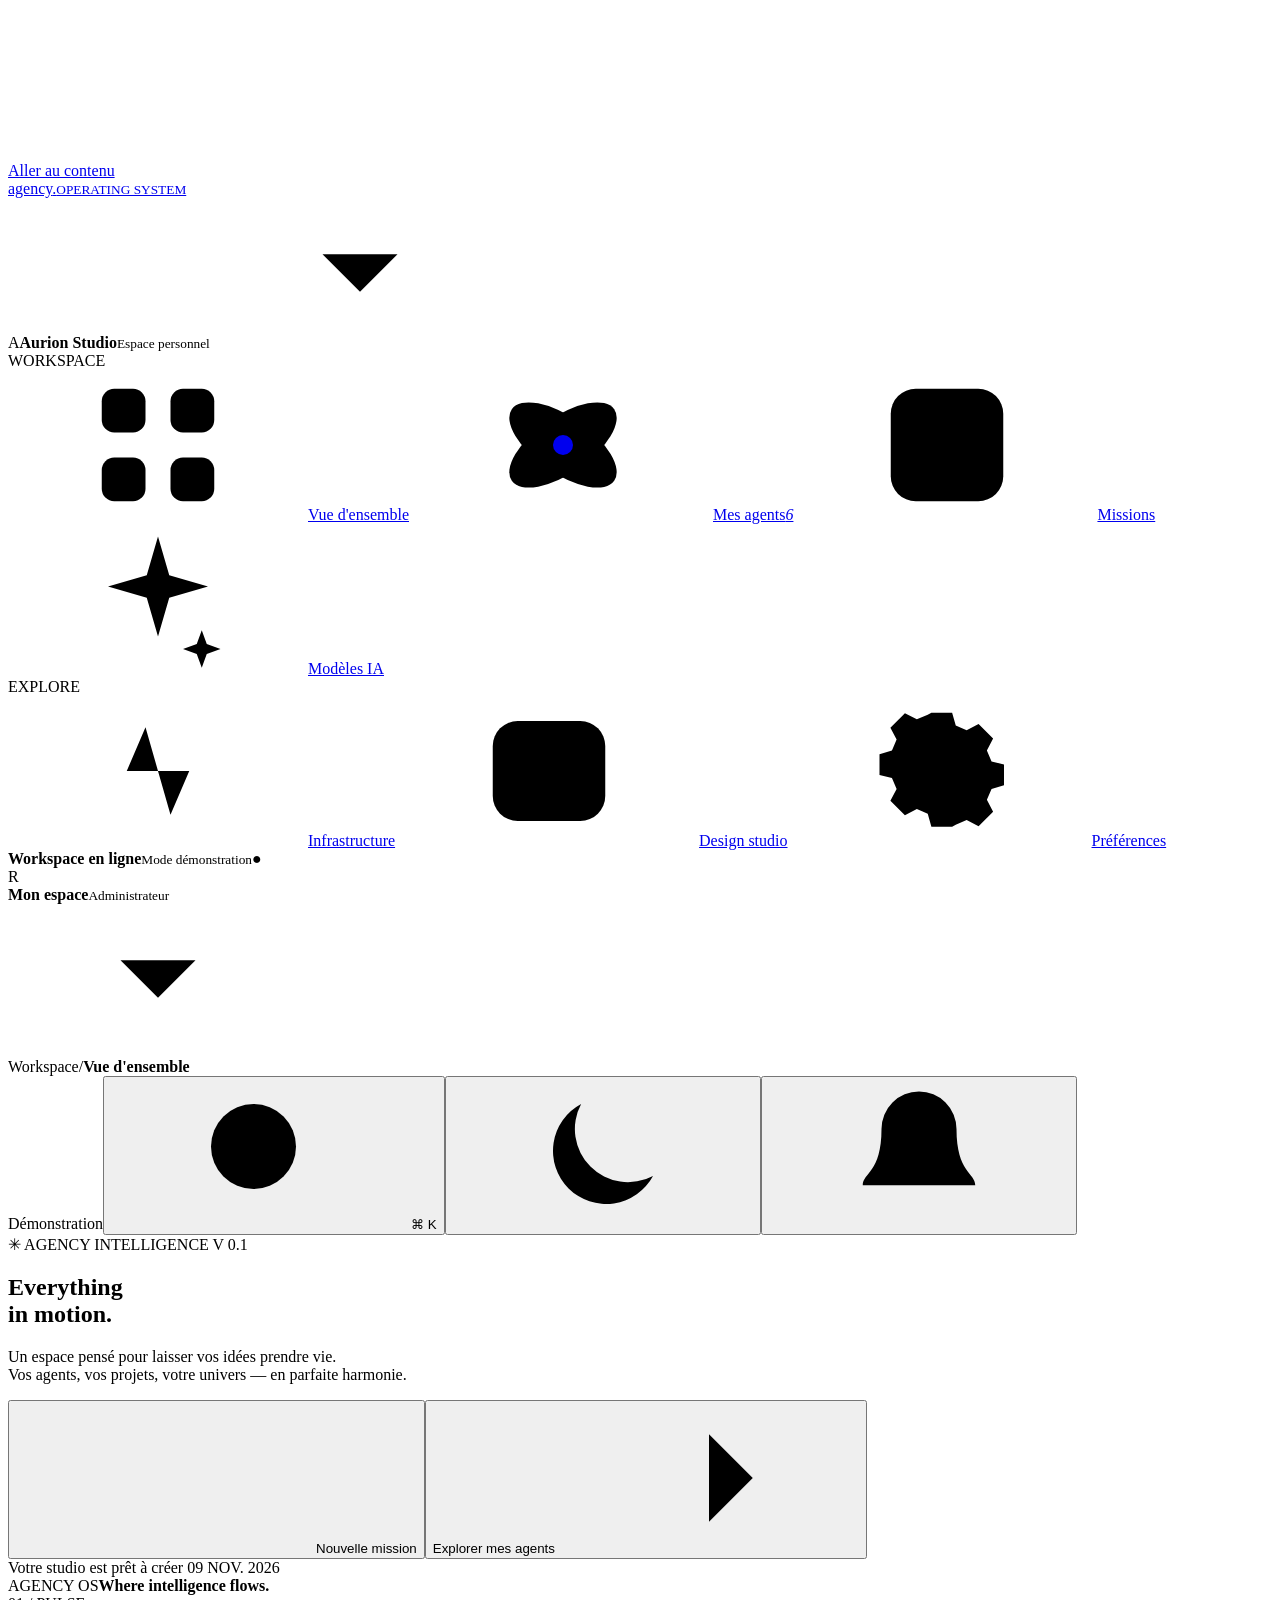
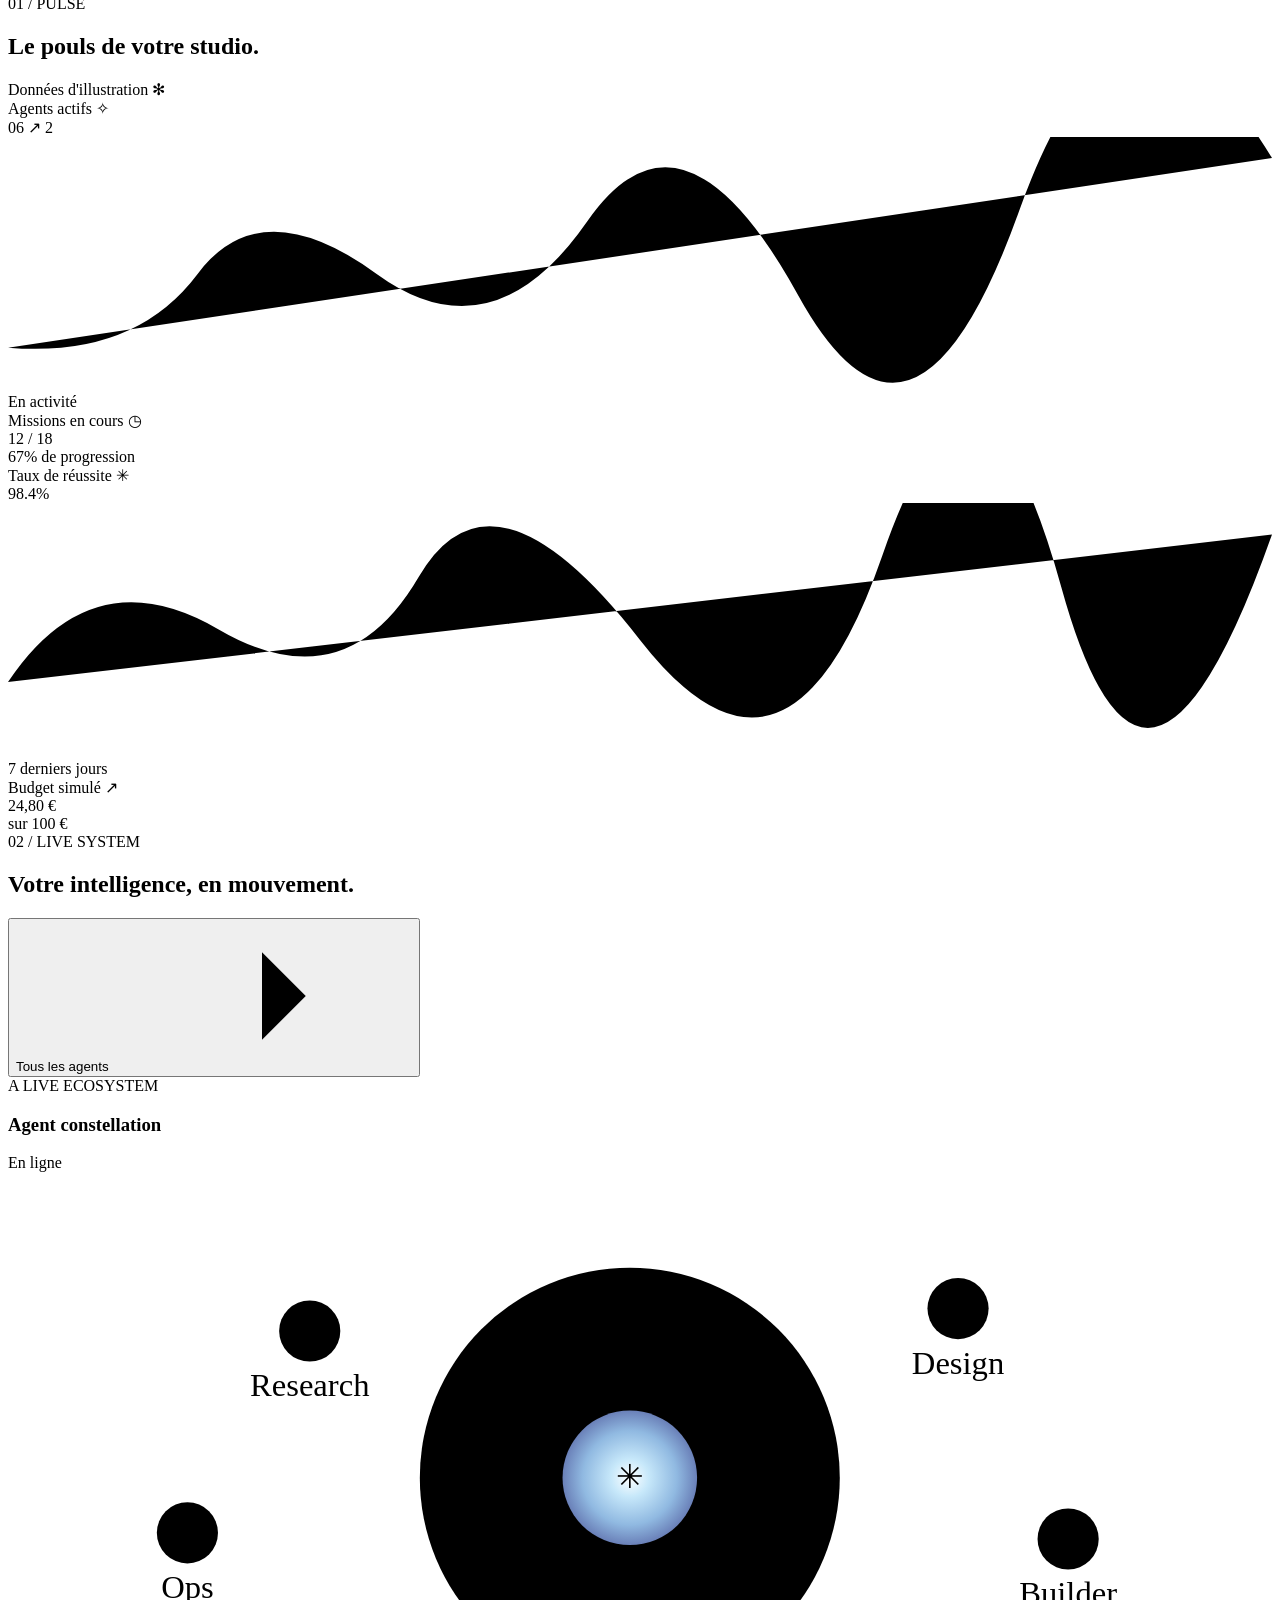
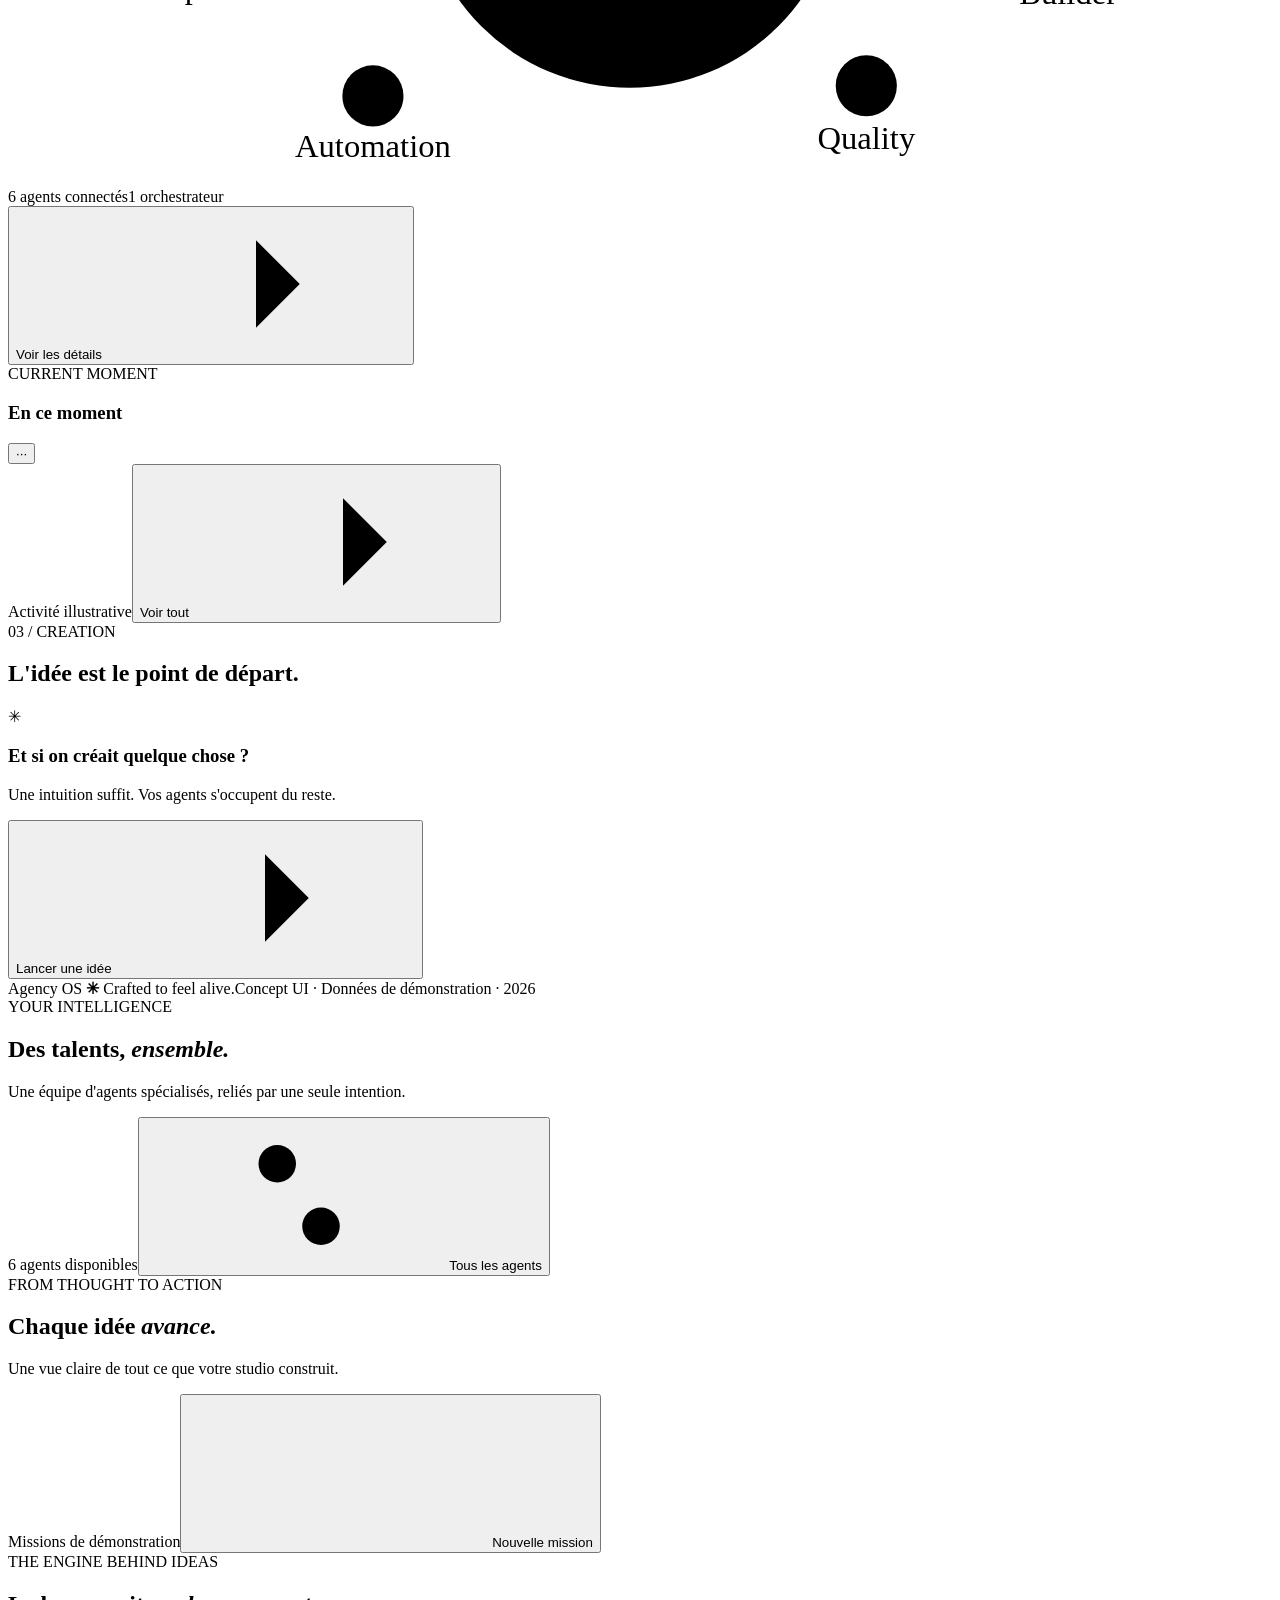
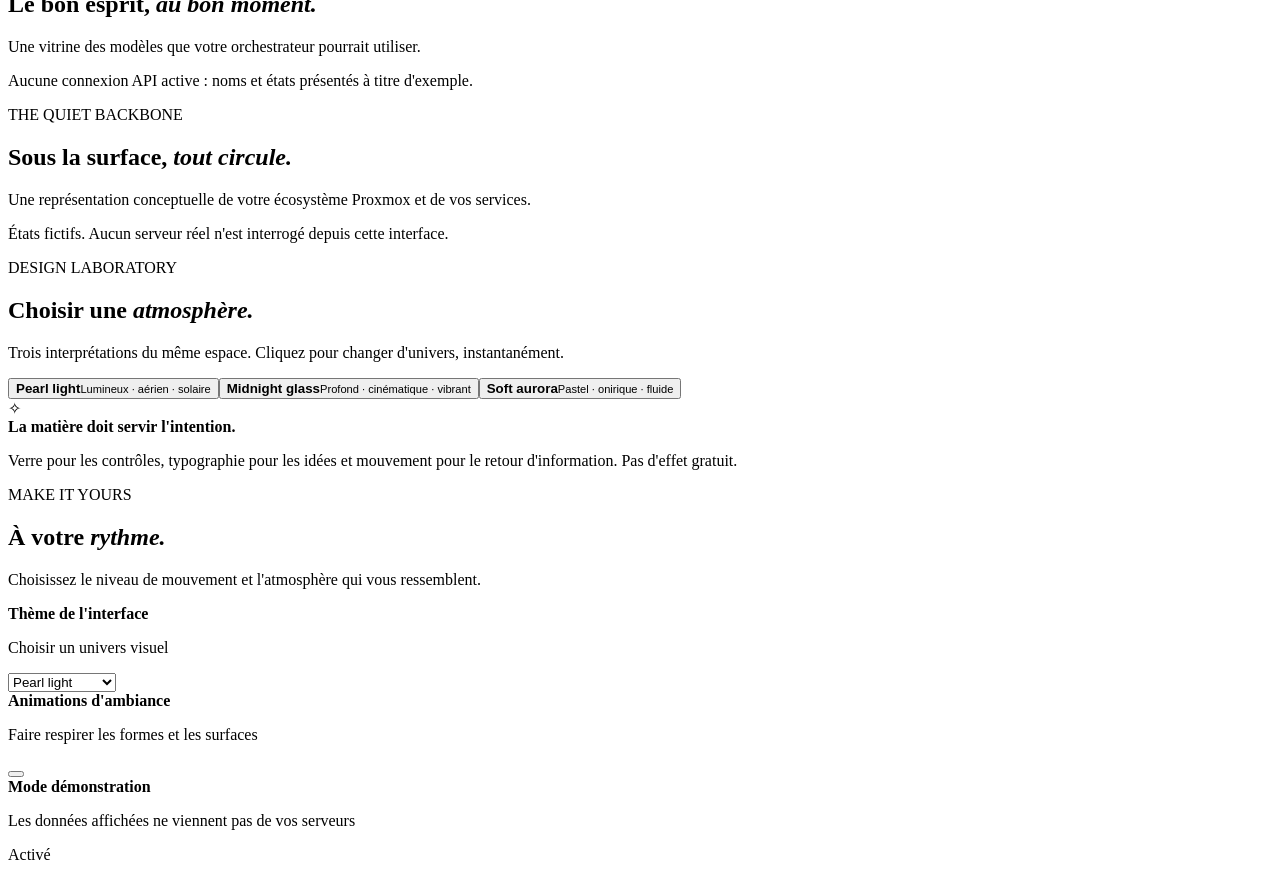
==== index.html @ 75fe1435 "feat: initialize Agency OS liquid glass experience" ====
<!doctype html>
<html lang="fr">
<head>
  <meta charset="utf-8" />
  <meta name="viewport" content="width=device-width, initial-scale=1" />
  <meta name="theme-color" content="#e9edf4" />
  <meta name="description" content="Agency OS — A fluid, considered space to orchestrate intelligent work." />
  <title>Agency OS — Everything in motion.</title>
  <link rel="icon" type="image/svg+xml" href="favicon.svg" />
  <link rel="stylesheet" href="styles.css" />
  <script src="app.js" defer></script>
</head>
<body data-theme="pearl">
  <svg class="svg-defs" aria-hidden="true" xmlns="http://www.w3.org/2000/svg">
    <symbol id="i-grid" viewBox="0 0 24 24"><rect x="3" y="3" width="7" height="7" rx="2"/><rect x="14" y="3" width="7" height="7" rx="2"/><rect x="3" y="14" width="7" height="7" rx="2"/><rect x="14" y="14" width="7" height="7" rx="2"/></symbol>
    <symbol id="i-orbit" viewBox="0 0 24 24"><ellipse cx="12" cy="12" rx="10" ry="4.5" transform="rotate(-35 12 12)"/><ellipse cx="12" cy="12" rx="10" ry="4.5" transform="rotate(35 12 12)"/><circle cx="12" cy="12" r="1.6" fill="currentColor" stroke="none"/></symbol>
    <symbol id="i-layers" viewBox="0 0 24 24"><rect x="3" y="3" width="18" height="18" rx="4"/><path d="M3 9h18M9 9v12"/></symbol>
    <symbol id="i-sparkles" viewBox="0 0 24 24"><path d="m12 2 1.8 6.2L20 10l-6.2 1.8L12 18l-1.8-6.2L4 10l6.2-1.8L12 2ZM19 17l.8 2.2L22 20l-2.2.8L19 23l-.8-2.2L16 20l2.2-.8L19 17Z"/></symbol>
    <symbol id="i-activity" viewBox="0 0 24 24"><path d="M3 12h4l3-7 4 14 3-7h4"/></symbol>
    <symbol id="i-box" viewBox="0 0 24 24"><rect x="3" y="4" width="18" height="16" rx="4"/><path d="M3 10h18M10 10v10"/></symbol>
    <symbol id="i-settings" viewBox="0 0 24 24"><circle cx="12" cy="12" r="3"/><path d="M10 2h4l.7 2.5 2.1.9 2.3-1.2 2.8 2.8-1.2 2.3.9 2.1 2.4.6v4l-2.4.7-.9 2.1 1.2 2.3-2.8 2.8-2.3-1.2-2.1.9L14 24h-4l-.7-2.5-2.1-.9-2.3 1.2-2.8-2.8 1.2-2.3-.9-2.1L0 14v-4l2.4-.7.9-2.1L2.1 4.9l2.8-2.8 2.3 1.2 2.1-.9L10 2Z" transform="translate(2 1) scale(.83)"/></symbol>
    <symbol id="i-search" viewBox="0 0 24 24"><circle cx="10.8" cy="10.8" r="6.8"/><path d="m16 16 5 5"/></symbol>
    <symbol id="i-plus" viewBox="0 0 24 24"><path d="M12 5v14M5 12h14"/></symbol>
    <symbol id="i-arrow" viewBox="0 0 24 24"><path d="M5 12h14m-7-7 7 7-7 7"/></symbol>
    <symbol id="i-chevron" viewBox="0 0 24 24"><path d="m6 9 6 6 6-6"/></symbol>
    <symbol id="i-moon" viewBox="0 0 24 24"><path d="M20 15.5A8.5 8.5 0 0 1 8.5 4 8.5 8.5 0 1 0 20 15.5Z"/></symbol>
    <symbol id="i-sun" viewBox="0 0 24 24"><circle cx="12" cy="12" r="4"/><path d="M12 2v2m0 16v2M4.9 4.9l1.4 1.4m11.4 11.4 1.4 1.4M2 12h2m16 0h2M4.9 19.1l1.4-1.4M17.7 6.3l1.4-1.4"/></symbol>
    <symbol id="i-bell" viewBox="0 0 24 24"><path d="M18 8a6 6 0 0 0-12 0c0 7-3 7-3 9h18c0-2-3-2-3-9ZM10 21h4"/></symbol>
    <symbol id="i-check" viewBox="0 0 24 24"><path d="m5 12 4.5 4.5L19 7"/></symbol>
    <symbol id="i-close" viewBox="0 0 24 24"><path d="M5 5 19 19M19 5 5 19"/></symbol>
    <symbol id="i-play" viewBox="0 0 24 24"><path d="m8 5 11 7-11 7V5Z"/></symbol>
    <symbol id="i-pause" viewBox="0 0 24 24"><path d="M8 5v14M16 5v14"/></symbol>
    <symbol id="i-sliders" viewBox="0 0 24 24"><path d="M4 7h16M4 17h16"/><circle cx="9" cy="7" r="3" fill="var(--surface-solid)"/><circle cx="16" cy="17" r="3" fill="var(--surface-solid)"/></symbol>
    <symbol id="i-cpu" viewBox="0 0 24 24"><rect x="5" y="5" width="14" height="14" rx="3"/><rect x="9" y="9" width="6" height="6" rx="1"/><path d="M9 1v4m6-4v4M9 19v4m6-4v-4M1 9h4m-4 6h4m14-6h4m-4 6h4"/></symbol>
    <symbol id="i-send" viewBox="0 0 24 24"><path d="m3 11 18-8-8 18-2.7-7.3L3 11Zm7.3 2.7L21 3"/></symbol>
  </svg>
  <div class="ambient ambient-a" aria-hidden="true"></div><div class="ambient ambient-b" aria-hidden="true"></div><div class="ambient ambient-c" aria-hidden="true"></div><div class="grain" aria-hidden="true"></div>
  <a href="#main" class="skip-link">Aller au contenu</a>
  <div class="app-shell">
    <aside class="sidebar glass" aria-label="Navigation principale">
      <a class="brand" href="#overview" data-route="overview" aria-label="Agency OS, accueil"><span class="brand-icon"><span></span><span></span><span></span></span><span class="brand-word">agency<span class="brand-dot">.</span><small>OPERATING SYSTEM</small></span></a>
      <div class="workspace-switch"><span class="workspace-avatar">A</span><span class="workspace-name"><b>Aurion Studio</b><small>Espace personnel</small></span><svg class="icon"><use href="#i-chevron"/></svg></div>
      <div class="nav-label">WORKSPACE</div>
      <nav class="sidebar-nav" id="navigation">
        <a href="#overview" class="nav-link active" data-route="overview"><svg class="icon"><use href="#i-grid"/></svg><span>Vue d'ensemble</span></a>
        <a href="#agents" class="nav-link" data-route="agents"><svg class="icon"><use href="#i-orbit"/></svg><span>Mes agents</span><em>6</em></a>
        <a href="#missions" class="nav-link" data-route="missions"><svg class="icon"><use href="#i-layers"/></svg><span>Missions</span></a>
        <a href="#models" class="nav-link" data-route="models"><svg class="icon"><use href="#i-sparkles"/></svg><span>Modèles IA</span></a>
      </nav>
      <div class="nav-label tools-label">EXPLORE</div>
      <nav class="sidebar-nav">
        <a href="#infrastructure" class="nav-link" data-route="infrastructure"><svg class="icon"><use href="#i-activity"/></svg><span>Infrastructure</span></a>
        <a href="#studio" class="nav-link" data-route="studio"><svg class="icon"><use href="#i-box"/></svg><span>Design studio</span></a>
        <a href="#settings" class="nav-link" data-route="settings"><svg class="icon"><use href="#i-settings"/></svg><span>Préférences</span></a>
      </nav>
      <div class="sidebar-fill"></div>
      <div class="sidebar-bottom">
        <div class="side-status"><span class="pulse-dot"></span><span><strong>Workspace en ligne</strong><small>Mode démonstration</small></span><span class="side-online">●</span></div>
        <div class="sidebar-user"><div class="user-avatar">R</div><div><strong>Mon espace</strong><small>Administrateur</small></div><svg class="icon"><use href="#i-chevron"/></svg></div>
      </div>
    </aside>

    <div class="main-column">
      <header class="topbar glass">
        <div class="crumb"><span>Workspace</span><span class="crumb-divider">/</span><strong id="crumb-title">Vue d'ensemble</strong></div>
        <div class="header-actions"><span class="demo-flag"><span class="pulse-dot"></span> Démonstration</span><button class="icon-btn search-trigger" id="search-btn" aria-label="Rechercher"><svg class="icon"><use href="#i-search"/></svg><span class="shortcut">⌘ K</span></button><button class="icon-btn" id="theme-toggle" aria-label="Changer de thème"><svg class="icon"><use href="#i-moon"/></svg></button><button class="icon-btn bell-btn" id="alerts-btn" aria-label="Afficher les notifications"><svg class="icon"><use href="#i-bell"/></svg><i></i></button></div>
      </header>
      <main id="main">
        <section id="page-overview" class="page active" data-page="overview">
          <div class="hero in-view"><div class="hero-copy"><div class="eyebrow"><span class="star-glyph">✳</span> AGENCY INTELLIGENCE <span class="eyebrow-line"></span> V 0.1</div><h1>Everything<br><span class="soft-italic">in motion.</span></h1><p>Un espace pensé pour laisser vos idées prendre vie.<br>Vos agents, vos projets, votre univers — en parfaite harmonie.</p><div class="hero-actions"><button class="btn btn-primary" data-action="new-mission"><svg class="icon"><use href="#i-plus"/></svg>Nouvelle mission</button><button class="btn btn-soft" data-route="agents">Explorer mes agents <svg class="icon"><use href="#i-arrow"/></svg></button></div><div class="hero-foot"><span class="pulse-dot"></span> Votre studio est prêt à créer <span class="small-dash"></span> 09 NOV. 2026</div></div><div class="hero-art" aria-hidden="true"><div class="halo halo-one"></div><div class="halo halo-two"></div><div class="glass-orb"><div class="orb-back"></div><div class="orb-inner"></div><div class="orb-highlight"></div><div class="orb-ring"></div></div><div class="art-caption"><span>AGENCY OS</span><b>Where intelligence flows.</b></div><div class="art-shine"></div></div></div>
          <div class="section-header metrics-heading"><div><span class="section-kicker">01 / PULSE</span><h2>Le pouls de votre studio<span class="title-period">.</span></h2></div><span class="micro-description">Données d'illustration <span class="tiny-flower">✻</span></span></div>
          <div class="metrics-row"><article class="metric-card"><div class="metric-top">Agents actifs <span class="mini-icon">✧</span></div><div class="metric-number">06 <span class="metric-up">↗ 2</span></div><div class="metric-footer"><span class="sparkline"><svg viewBox="0 0 120 24"><path d="M0 20 Q12 21 18 13 T35 13 T55 8 T75 15 T96 7 T120 2"/></svg></span><span>En activité</span></div></article><article class="metric-card"><div class="metric-top">Missions en cours <span class="mini-icon">◷</span></div><div class="metric-number" id="metric-missions">12 <span class="metric-sub">/ 18</span></div><div class="metric-footer"><div class="thin-progress"><span style="width:67%"></span></div><span>67% de progression</span></div></article><article class="metric-card"><div class="metric-top">Taux de réussite <span class="mini-icon">✳</span></div><div class="metric-number">98<span class="metric-suffix">.4%</span></div><div class="metric-footer"><span class="sparkline blue"><svg viewBox="0 0 120 24"><path d="M0 17 Q8 5 20 12 T39 7 T60 13 T83 5 T100 8 T120 3"/></svg></span><span>7 derniers jours</span></div></article><article class="metric-card"><div class="metric-top">Budget simulé <span class="mini-icon">↗</span></div><div class="metric-number">24<span class="metric-suffix">,80 €</span></div><div class="metric-footer"><div class="thin-progress peach"><span style="width:25%"></span></div><span>sur 100 €</span></div></article></div>
          <div class="section-header bento-heading"><div><span class="section-kicker">02 / LIVE SYSTEM</span><h2>Votre intelligence, en mouvement<span class="title-period">.</span></h2></div><button class="quiet-link" data-route="agents">Tous les agents <svg class="icon"><use href="#i-arrow"/></svg></button></div>
          <div class="bento-grid"><article class="constellation-panel"><div class="panel-head"><div><span class="panel-overline">A LIVE ECOSYSTEM</span><h3>Agent constellation</h3></div><span class="dark-pill"><span class="pulse-dot"></span> En ligne</span></div><div class="constellation-canvas"><svg id="network-svg" viewBox="0 0 620 300" role="img" aria-label="Carte interactive des six agents et de leur orchestrateur"><defs><linearGradient id="network-line"><stop stop-color="#A3D9F0"/><stop offset="1" stop-color="#D9B4F4"/></linearGradient><radialGradient id="network-core"><stop stop-color="#ffffff"/><stop offset=".28" stop-color="#c7e8fa"/><stop offset=".7" stop-color="#90b9e1"/><stop offset="1" stop-color="#6a80b8"/></radialGradient></defs><g class="net-grid"><path d="M0 60H620M0 120H620M0 180H620M0 240H620M100 0V300M200 0V300M300 0V300M400 0V300M500 0V300M600 0V300"/></g><g class="network-edges"><path d="M305 150 148 78M305 150 466 67M305 150 520 180M305 150 421 252M305 150 179 257M305 150 88 177"/></g><circle class="network-pulse" cx="305" cy="150" r="72"/><circle class="network-pulse second" cx="305" cy="150" r="103"/><g class="network-node central" data-agent="director"><circle cx="305" cy="150" r="33" fill="url(#network-core)"/><text x="305" y="155" text-anchor="middle">✳</text><text class="node-label" x="305" y="202" text-anchor="middle">DIRECTOR</text></g><g class="network-node" data-agent="research"><circle cx="148" cy="78" r="15"/><text x="148" y="83" text-anchor="middle">◈</text><text class="node-label" x="148" y="110" text-anchor="middle">Research</text></g><g class="network-node violet" data-agent="design"><circle cx="466" cy="67" r="15"/><text x="466" y="72" text-anchor="middle">✦</text><text class="node-label" x="466" y="99" text-anchor="middle">Design</text></g><g class="network-node" data-agent="dev"><circle cx="520" cy="180" r="15"/><text x="520" y="185" text-anchor="middle">⌘</text><text class="node-label" x="520" y="212" text-anchor="middle">Builder</text></g><g class="network-node violet" data-agent="quality"><circle cx="421" cy="252" r="15"/><text x="421" y="257" text-anchor="middle">✓</text><text class="node-label" x="421" y="283" text-anchor="middle">Quality</text></g><g class="network-node" data-agent="automation"><circle cx="179" cy="257" r="15"/><text x="179" y="262" text-anchor="middle">↗</text><text class="node-label" x="179" y="287" text-anchor="middle">Automation</text></g><g class="network-node violet" data-agent="ops"><circle cx="88" cy="177" r="15"/><text x="88" y="182" text-anchor="middle">◇</text><text class="node-label" x="88" y="209" text-anchor="middle">Ops</text></g></svg></div><div class="constellation-bottom"><div class="network-legend"><span><i class="legend-blue"></i>6 agents connectés</span><span><i class="legend-purple"></i>1 orchestrateur</span></div><button class="light-glass-btn" id="network-details">Voir les détails <svg class="icon"><use href="#i-arrow"/></svg></button></div></article><article class="activity-panel panel-light"><div class="panel-head"><div><span class="panel-overline light-overline">CURRENT MOMENT</span><h3>En ce moment <span class="live-indicator"></span></h3></div><button class="dots-btn" id="activity-more" aria-label="Afficher les missions">···</button></div><div class="activity-timeline" id="activity-list"></div><div class="activity-footer"><span>Activité illustrative</span><button class="quiet-link" data-route="missions">Voir tout <svg class="icon"><use href="#i-arrow"/></svg></button></div></article></div>
          <div class="section-header end-heading"><div><span class="section-kicker">03 / CREATION</span><h2>L'idée est le point de départ<span class="title-period">.</span></h2></div></div>
          <div class="creation-panel"><div class="creation-icon">✳</div><div class="creation-copy"><h3>Et si on créait quelque chose ?</h3><p>Une intuition suffit. Vos agents s'occupent du reste.</p></div><button class="btn btn-primary" data-action="new-mission">Lancer une idée <svg class="icon"><use href="#i-arrow"/></svg></button></div>
          <footer class="footer"><span>Agency OS <b>✳</b> Crafted to feel alive.</span><span>Concept UI · Données de démonstration · 2026</span></footer>
        </section>

        <section id="page-agents" class="page secondary-page" data-page="agents"><div class="inner-heading"><span class="section-kicker">YOUR INTELLIGENCE</span><h1>Des talents, <i>ensemble.</i></h1><p>Une équipe d'agents spécialisés, reliés par une seule intention.</p></div><div class="inner-tools"><span id="agent-count">6 agents disponibles</span><button class="btn btn-soft" id="filter-agents"><svg class="icon"><use href="#i-sliders"/></svg> Tous les agents</button></div><div class="agents-grid" id="agents-grid"></div></section>
        <section id="page-missions" class="page secondary-page" data-page="missions"><div class="inner-heading"><span class="section-kicker">FROM THOUGHT TO ACTION</span><h1>Chaque idée <i>avance.</i></h1><p>Une vue claire de tout ce que votre studio construit.</p></div><div class="inner-tools"><span id="missions-count">Missions de démonstration</span><button class="btn btn-primary" data-action="new-mission"><svg class="icon"><use href="#i-plus"/></svg> Nouvelle mission</button></div><div class="missions-board" id="missions-board"></div></section>
        <section id="page-models" class="page secondary-page" data-page="models"><div class="inner-heading"><span class="section-kicker">THE ENGINE BEHIND IDEAS</span><h1>Le bon esprit, <i>au bon moment.</i></h1><p>Une vitrine des modèles que votre orchestrateur pourrait utiliser.</p></div><div class="models-grid" id="models-grid"></div><p class="inline-disclaimer">Aucune connexion API active : noms et états présentés à titre d'exemple.</p></section>
        <section id="page-infrastructure" class="page secondary-page" data-page="infrastructure"><div class="inner-heading"><span class="section-kicker">THE QUIET BACKBONE</span><h1>Sous la surface, <i>tout circule.</i></h1><p>Une représentation conceptuelle de votre écosystème Proxmox et de vos services.</p></div><div class="infra-grid" id="infra-grid"></div><p class="inline-disclaimer">États fictifs. Aucun serveur réel n'est interrogé depuis cette interface.</p></section>
        <section id="page-studio" class="page secondary-page" data-page="studio"><div class="inner-heading"><span class="section-kicker">DESIGN LABORATORY</span><h1>Choisir une <i>atmosphère.</i></h1><p>Trois interprétations du même espace. Cliquez pour changer d'univers, instantanément.</p></div><div class="themes-grid" id="themes-grid"><button class="theme-card selected" data-set-theme="pearl"><span class="theme-preview pearl-preview"><span></span><i></i><b></b></span><strong>Pearl light</strong><small>Lumineux · aérien · solaire</small></button><button class="theme-card" data-set-theme="midnight"><span class="theme-preview midnight-preview"><span></span><i></i><b></b></span><strong>Midnight glass</strong><small>Profond · cinématique · vibrant</small></button><button class="theme-card" data-set-theme="aurora"><span class="theme-preview aurora-preview"><span></span><i></i><b></b></span><strong>Soft aurora</strong><small>Pastel · onirique · fluide</small></button></div><div class="studio-note"><span class="creation-icon">✧</span><div><strong>La matière doit servir l'intention.</strong><p>Verre pour les contrôles, typographie pour les idées et mouvement pour le retour d'information. Pas d'effet gratuit.</p></div></div></section>
        <section id="page-settings" class="page secondary-page" data-page="settings"><div class="inner-heading"><span class="section-kicker">MAKE IT YOURS</span><h1>À votre <i>rythme.</i></h1><p>Choisissez le niveau de mouvement et l'atmosphère qui vous ressemblent.</p></div><div class="settings-panel"><div class="setting-row"><div><strong>Thème de l'interface</strong><p>Choisir un univers visuel</p></div><select id="theme-select" aria-label="Thème"><option value="pearl">Pearl light</option><option value="midnight">Midnight glass</option><option value="aurora">Soft aurora</option></select></div><div class="setting-row"><div><strong>Animations d'ambiance</strong><p>Faire respirer les formes et les surfaces</p></div><button class="switch on" id="motion-switch" role="switch" aria-checked="true" aria-label="Animations d'ambiance"><span></span></button></div><div class="setting-row"><div><strong>Mode démonstration</strong><p>Les données affichées ne viennent pas de vos serveurs</p></div><span class="demo-tag">Activé</span></div></div></section>
      </main>
    </div>
  </div>
  <div id="modal-backdrop" class="modal-backdrop" hidden><div class="dialog glass" role="dialog" aria-modal="true" aria-labelledby="dialog-title"><button id="modal-close" class="dialog-close" aria-label="Fermer"><svg class="icon"><use href="#i-close"/></svg></button><div class="dialog-icon">✳</div><span class="section-kicker">A NEW BEGINNING</span><h2 id="dialog-title">Une idée à faire grandir.</h2><p>Décrivez votre mission. Elle sera ajoutée à cet espace de démonstration, sans envoyer de données à un serveur.</p><form id="mission-form"><label for="mission-title">Nom de la mission</label><input id="mission-title" name="title" placeholder="Ex. Créer le site de ma nouvelle marque" required minlength="3" maxlength="100" autocomplete="off"/><label for="mission-notes">Quelques détails (facultatif)</label><textarea id="mission-notes" name="notes" rows="3" maxlength="500" placeholder="L'univers, les objectifs, les idées..."></textarea><div class="dialog-actions"><button type="button" class="btn btn-soft" id="modal-cancel">Annuler</button><button type="submit" class="btn btn-primary">Créer la mission <svg class="icon"><use href="#i-arrow"/></svg></button></div></form></div></div>
  <div id="command-backdrop" class="modal-backdrop command-backdrop" hidden><div class="command-panel glass" role="dialog" aria-modal="true" aria-label="Recherche rapide"><div class="command-search"><svg class="icon"><use href="#i-search"/></svg><input id="command-input" placeholder="Rechercher une page ou une action..." autocomplete="off"/><kbd>ESC</kbd></div><div id="command-results" class="command-results"></div><div class="command-foot">Naviguer avec ↑ ↓ · Entrée pour ouvrir</div></div></div>
  <div id="toast" class="toast glass" role="status" aria-live="polite"></div>
</body>
</html>
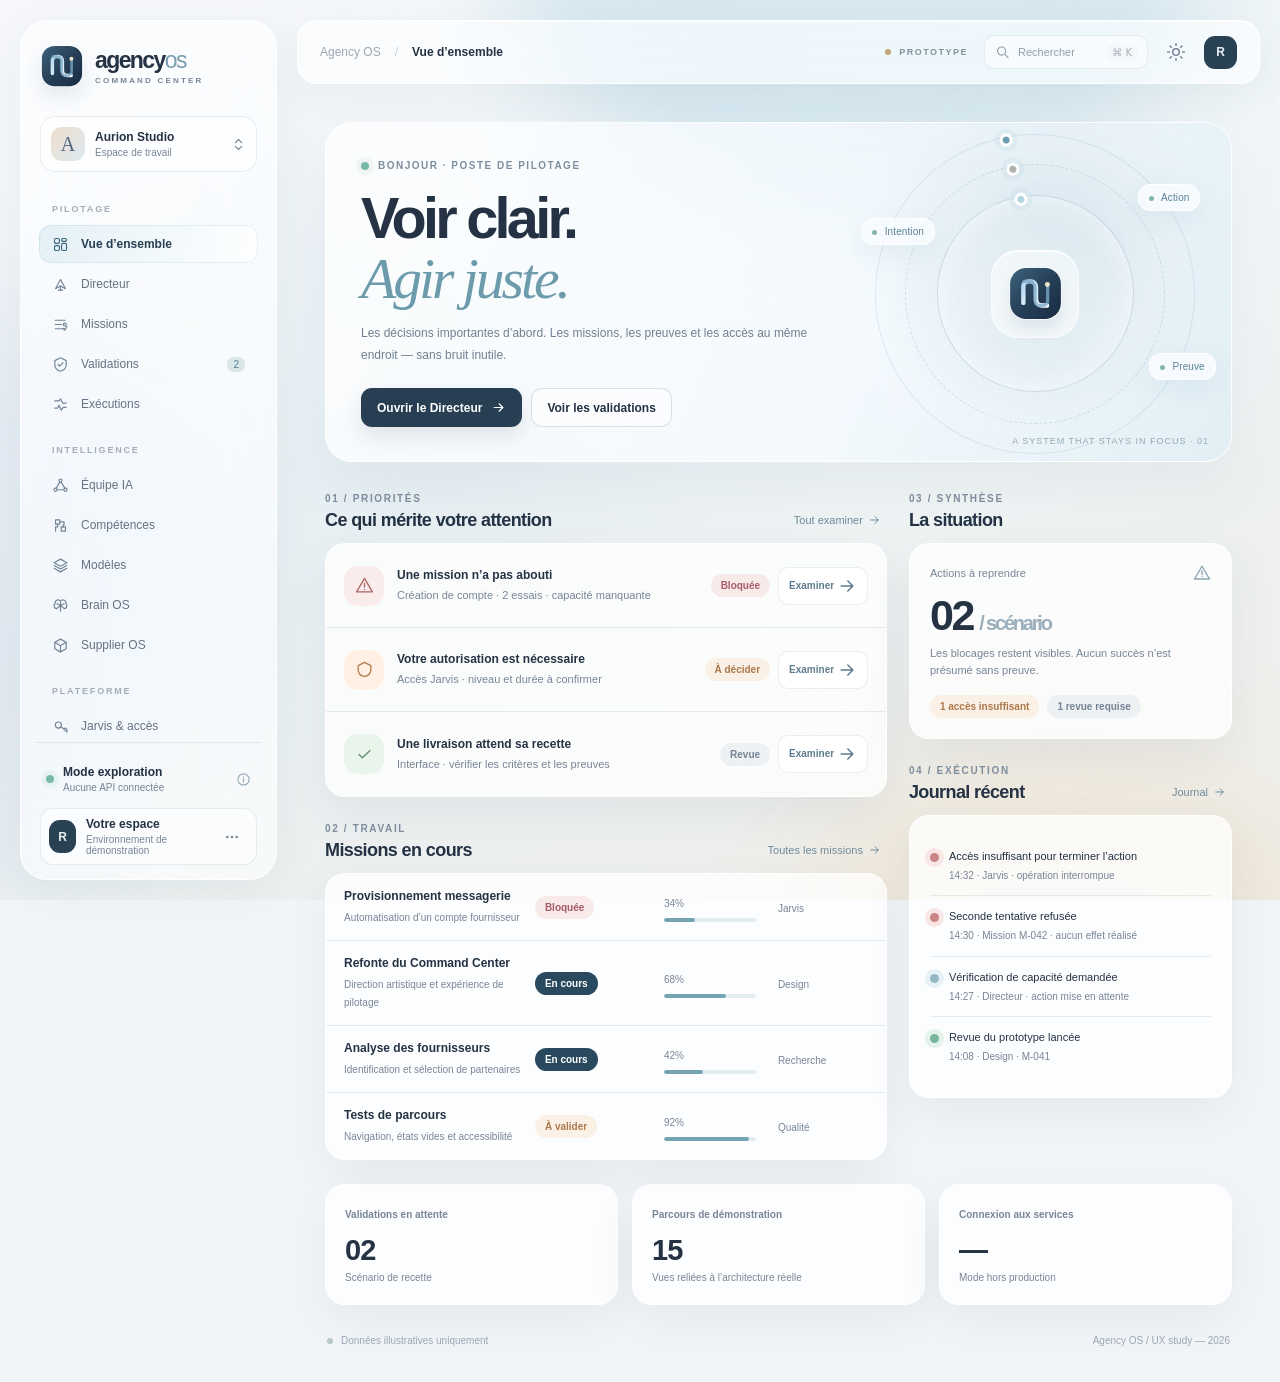
==== commit 3188912c: "feat(ui): atelier glass v2, bespoke SVG system, failure-first command center and integration handoff" ====
--- a/index.html
+++ b/index.html
@@ -1,93 +1,43 @@
 <!doctype html>
 <html lang="fr">
 <head>
-  <meta charset="utf-8" />
-  <meta name="viewport" content="width=device-width, initial-scale=1" />
-  <meta name="theme-color" content="#e9edf4" />
-  <meta name="description" content="Agency OS — A fluid, considered space to orchestrate intelligent work." />
-  <title>Agency OS — Everything in motion.</title>
-  <link rel="icon" type="image/svg+xml" href="favicon.svg" />
-  <link rel="stylesheet" href="styles.css" />
-  <script src="app.js" defer></script>
+  <meta charset="utf-8">
+  <meta name="viewport" content="width=device-width, initial-scale=1, viewport-fit=cover">
+  <meta name="theme-color" content="#f4f6f8">
+  <meta name="description" content="Agency OS · Command Center — direction artistique et prototype interactif, sans connexion à la production.">
+  <title>Command Center — Agency OS</title>
+  <link rel="icon" href="assets/aurion-mark.svg" type="image/svg+xml">
+  <link rel="stylesheet" href="styles.css">
+  <script defer src="app.js"></script>
 </head>
-<body data-theme="pearl">
-  <svg class="svg-defs" aria-hidden="true" xmlns="http://www.w3.org/2000/svg">
-    <symbol id="i-grid" viewBox="0 0 24 24"><rect x="3" y="3" width="7" height="7" rx="2"/><rect x="14" y="3" width="7" height="7" rx="2"/><rect x="3" y="14" width="7" height="7" rx="2"/><rect x="14" y="14" width="7" height="7" rx="2"/></symbol>
-    <symbol id="i-orbit" viewBox="0 0 24 24"><ellipse cx="12" cy="12" rx="10" ry="4.5" transform="rotate(-35 12 12)"/><ellipse cx="12" cy="12" rx="10" ry="4.5" transform="rotate(35 12 12)"/><circle cx="12" cy="12" r="1.6" fill="currentColor" stroke="none"/></symbol>
-    <symbol id="i-layers" viewBox="0 0 24 24"><rect x="3" y="3" width="18" height="18" rx="4"/><path d="M3 9h18M9 9v12"/></symbol>
-    <symbol id="i-sparkles" viewBox="0 0 24 24"><path d="m12 2 1.8 6.2L20 10l-6.2 1.8L12 18l-1.8-6.2L4 10l6.2-1.8L12 2ZM19 17l.8 2.2L22 20l-2.2.8L19 23l-.8-2.2L16 20l2.2-.8L19 17Z"/></symbol>
-    <symbol id="i-activity" viewBox="0 0 24 24"><path d="M3 12h4l3-7 4 14 3-7h4"/></symbol>
-    <symbol id="i-box" viewBox="0 0 24 24"><rect x="3" y="4" width="18" height="16" rx="4"/><path d="M3 10h18M10 10v10"/></symbol>
-    <symbol id="i-settings" viewBox="0 0 24 24"><circle cx="12" cy="12" r="3"/><path d="M10 2h4l.7 2.5 2.1.9 2.3-1.2 2.8 2.8-1.2 2.3.9 2.1 2.4.6v4l-2.4.7-.9 2.1 1.2 2.3-2.8 2.8-2.3-1.2-2.1.9L14 24h-4l-.7-2.5-2.1-.9-2.3 1.2-2.8-2.8 1.2-2.3-.9-2.1L0 14v-4l2.4-.7.9-2.1L2.1 4.9l2.8-2.8 2.3 1.2 2.1-.9L10 2Z" transform="translate(2 1) scale(.83)"/></symbol>
-    <symbol id="i-search" viewBox="0 0 24 24"><circle cx="10.8" cy="10.8" r="6.8"/><path d="m16 16 5 5"/></symbol>
-    <symbol id="i-plus" viewBox="0 0 24 24"><path d="M12 5v14M5 12h14"/></symbol>
-    <symbol id="i-arrow" viewBox="0 0 24 24"><path d="M5 12h14m-7-7 7 7-7 7"/></symbol>
-    <symbol id="i-chevron" viewBox="0 0 24 24"><path d="m6 9 6 6 6-6"/></symbol>
-    <symbol id="i-moon" viewBox="0 0 24 24"><path d="M20 15.5A8.5 8.5 0 0 1 8.5 4 8.5 8.5 0 1 0 20 15.5Z"/></symbol>
-    <symbol id="i-sun" viewBox="0 0 24 24"><circle cx="12" cy="12" r="4"/><path d="M12 2v2m0 16v2M4.9 4.9l1.4 1.4m11.4 11.4 1.4 1.4M2 12h2m16 0h2M4.9 19.1l1.4-1.4M17.7 6.3l1.4-1.4"/></symbol>
-    <symbol id="i-bell" viewBox="0 0 24 24"><path d="M18 8a6 6 0 0 0-12 0c0 7-3 7-3 9h18c0-2-3-2-3-9ZM10 21h4"/></symbol>
-    <symbol id="i-check" viewBox="0 0 24 24"><path d="m5 12 4.5 4.5L19 7"/></symbol>
-    <symbol id="i-close" viewBox="0 0 24 24"><path d="M5 5 19 19M19 5 5 19"/></symbol>
-    <symbol id="i-play" viewBox="0 0 24 24"><path d="m8 5 11 7-11 7V5Z"/></symbol>
-    <symbol id="i-pause" viewBox="0 0 24 24"><path d="M8 5v14M16 5v14"/></symbol>
-    <symbol id="i-sliders" viewBox="0 0 24 24"><path d="M4 7h16M4 17h16"/><circle cx="9" cy="7" r="3" fill="var(--surface-solid)"/><circle cx="16" cy="17" r="3" fill="var(--surface-solid)"/></symbol>
-    <symbol id="i-cpu" viewBox="0 0 24 24"><rect x="5" y="5" width="14" height="14" rx="3"/><rect x="9" y="9" width="6" height="6" rx="1"/><path d="M9 1v4m6-4v4M9 19v4m6-4v-4M1 9h4m-4 6h4m14-6h4m-4 6h4"/></symbol>
-    <symbol id="i-send" viewBox="0 0 24 24"><path d="m3 11 18-8-8 18-2.7-7.3L3 11Zm7.3 2.7L21 3"/></symbol>
-  </svg>
-  <div class="ambient ambient-a" aria-hidden="true"></div><div class="ambient ambient-b" aria-hidden="true"></div><div class="ambient ambient-c" aria-hidden="true"></div><div class="grain" aria-hidden="true"></div>
-  <a href="#main" class="skip-link">Aller au contenu</a>
-  <div class="app-shell">
-    <aside class="sidebar glass" aria-label="Navigation principale">
-      <a class="brand" href="#overview" data-route="overview" aria-label="Agency OS, accueil"><span class="brand-icon"><span></span><span></span><span></span></span><span class="brand-word">agency<span class="brand-dot">.</span><small>OPERATING SYSTEM</small></span></a>
-      <div class="workspace-switch"><span class="workspace-avatar">A</span><span class="workspace-name"><b>Aurion Studio</b><small>Espace personnel</small></span><svg class="icon"><use href="#i-chevron"/></svg></div>
-      <div class="nav-label">WORKSPACE</div>
-      <nav class="sidebar-nav" id="navigation">
-        <a href="#overview" class="nav-link active" data-route="overview"><svg class="icon"><use href="#i-grid"/></svg><span>Vue d'ensemble</span></a>
-        <a href="#agents" class="nav-link" data-route="agents"><svg class="icon"><use href="#i-orbit"/></svg><span>Mes agents</span><em>6</em></a>
-        <a href="#missions" class="nav-link" data-route="missions"><svg class="icon"><use href="#i-layers"/></svg><span>Missions</span></a>
-        <a href="#models" class="nav-link" data-route="models"><svg class="icon"><use href="#i-sparkles"/></svg><span>Modèles IA</span></a>
-      </nav>
-      <div class="nav-label tools-label">EXPLORE</div>
-      <nav class="sidebar-nav">
-        <a href="#infrastructure" class="nav-link" data-route="infrastructure"><svg class="icon"><use href="#i-activity"/></svg><span>Infrastructure</span></a>
-        <a href="#studio" class="nav-link" data-route="studio"><svg class="icon"><use href="#i-box"/></svg><span>Design studio</span></a>
-        <a href="#settings" class="nav-link" data-route="settings"><svg class="icon"><use href="#i-settings"/></svg><span>Préférences</span></a>
-      </nav>
-      <div class="sidebar-fill"></div>
+<body data-theme="day">
+  <a class="skip" href="#main">Accéder au contenu</a>
+  <div class="wallpaper" aria-hidden="true"><div class="ambient light-one"></div><div class="ambient light-two"></div><div class="ambient light-three"></div></div>
+  <div class="app" id="app">
+    <aside class="sidebar glass" id="sidebar" aria-label="Navigation principale">
+      <div class="brand-wrap">
+        <a href="#overview" class="brand" data-page="overview" aria-label="Command Center, accueil"><img src="assets/aurion-mark.svg" width="42" height="42" alt=""><span><strong>agency<span class="brand-os">os</span></strong><small>COMMAND CENTER</small></span></a>
+        <button class="only-mobile mobile-close icon-control" id="close-nav" aria-label="Fermer le menu"><span data-icon="close"></span></button>
+      </div>
+      <button class="workspace" id="workspace-switch" aria-label="Espace actuel : Aurion Studio, démonstration"><span class="workspace-icon">A</span><span><b>Aurion Studio</b><small>Espace de travail</small></span><span data-icon="chevrons" class="workspace-chevron"></span></button>
+      <div class="sidebar-scroll" id="sidebar-nav"></div>
       <div class="sidebar-bottom">
-        <div class="side-status"><span class="pulse-dot"></span><span><strong>Workspace en ligne</strong><small>Mode démonstration</small></span><span class="side-online">●</span></div>
-        <div class="sidebar-user"><div class="user-avatar">R</div><div><strong>Mon espace</strong><small>Administrateur</small></div><svg class="icon"><use href="#i-chevron"/></svg></div>
+        <div class="sidebar-detail"><span class="beacon"></span><span><b>Mode exploration</b><small>Aucune API connectée</small></span><span data-icon="info"></span></div>
+        <div class="identity"><span class="identity-avatar">R</span><span><b>Votre espace</b><small>Environnement de démonstration</small></span><button class="tiny-control" id="sidebar-settings" title="Préférences"><span data-icon="more"></span></button></div>
       </div>
     </aside>
-
-    <div class="main-column">
-      <header class="topbar glass">
-        <div class="crumb"><span>Workspace</span><span class="crumb-divider">/</span><strong id="crumb-title">Vue d'ensemble</strong></div>
-        <div class="header-actions"><span class="demo-flag"><span class="pulse-dot"></span> Démonstration</span><button class="icon-btn search-trigger" id="search-btn" aria-label="Rechercher"><svg class="icon"><use href="#i-search"/></svg><span class="shortcut">⌘ K</span></button><button class="icon-btn" id="theme-toggle" aria-label="Changer de thème"><svg class="icon"><use href="#i-moon"/></svg></button><button class="icon-btn bell-btn" id="alerts-btn" aria-label="Afficher les notifications"><svg class="icon"><use href="#i-bell"/></svg><i></i></button></div>
+    <div class="content-column">
+      <header class="topbar glass" role="banner">
+        <div class="topbar-left"><button class="icon-control only-mobile" id="open-nav" aria-label="Ouvrir le menu"><span data-icon="menu"></span></button><span class="breadcrumb-parent">Agency OS</span><span class="breadcrumb-slash">/</span><b id="breadcrumb-title">Vue d'ensemble</b></div>
+        <div class="topbar-right"><span class="preview-tag"><span class="preview-dot"></span> PROTOTYPE</span><button class="search-control" id="open-command"><span data-icon="search"></span><span>Rechercher</span><kbd>⌘ K</kbd></button><button class="icon-control" id="toggle-theme" title="Changer d'apparence" aria-label="Changer d'apparence"><span data-icon="sun"></span></button><button class="avatar-top" id="open-profile" aria-label="Ouvrir le profil">R</button></div>
       </header>
-      <main id="main">
-        <section id="page-overview" class="page active" data-page="overview">
-          <div class="hero in-view"><div class="hero-copy"><div class="eyebrow"><span class="star-glyph">✳</span> AGENCY INTELLIGENCE <span class="eyebrow-line"></span> V 0.1</div><h1>Everything<br><span class="soft-italic">in motion.</span></h1><p>Un espace pensé pour laisser vos idées prendre vie.<br>Vos agents, vos projets, votre univers — en parfaite harmonie.</p><div class="hero-actions"><button class="btn btn-primary" data-action="new-mission"><svg class="icon"><use href="#i-plus"/></svg>Nouvelle mission</button><button class="btn btn-soft" data-route="agents">Explorer mes agents <svg class="icon"><use href="#i-arrow"/></svg></button></div><div class="hero-foot"><span class="pulse-dot"></span> Votre studio est prêt à créer <span class="small-dash"></span> 09 NOV. 2026</div></div><div class="hero-art" aria-hidden="true"><div class="halo halo-one"></div><div class="halo halo-two"></div><div class="glass-orb"><div class="orb-back"></div><div class="orb-inner"></div><div class="orb-highlight"></div><div class="orb-ring"></div></div><div class="art-caption"><span>AGENCY OS</span><b>Where intelligence flows.</b></div><div class="art-shine"></div></div></div>
-          <div class="section-header metrics-heading"><div><span class="section-kicker">01 / PULSE</span><h2>Le pouls de votre studio<span class="title-period">.</span></h2></div><span class="micro-description">Données d'illustration <span class="tiny-flower">✻</span></span></div>
-          <div class="metrics-row"><article class="metric-card"><div class="metric-top">Agents actifs <span class="mini-icon">✧</span></div><div class="metric-number">06 <span class="metric-up">↗ 2</span></div><div class="metric-footer"><span class="sparkline"><svg viewBox="0 0 120 24"><path d="M0 20 Q12 21 18 13 T35 13 T55 8 T75 15 T96 7 T120 2"/></svg></span><span>En activité</span></div></article><article class="metric-card"><div class="metric-top">Missions en cours <span class="mini-icon">◷</span></div><div class="metric-number" id="metric-missions">12 <span class="metric-sub">/ 18</span></div><div class="metric-footer"><div class="thin-progress"><span style="width:67%"></span></div><span>67% de progression</span></div></article><article class="metric-card"><div class="metric-top">Taux de réussite <span class="mini-icon">✳</span></div><div class="metric-number">98<span class="metric-suffix">.4%</span></div><div class="metric-footer"><span class="sparkline blue"><svg viewBox="0 0 120 24"><path d="M0 17 Q8 5 20 12 T39 7 T60 13 T83 5 T100 8 T120 3"/></svg></span><span>7 derniers jours</span></div></article><article class="metric-card"><div class="metric-top">Budget simulé <span class="mini-icon">↗</span></div><div class="metric-number">24<span class="metric-suffix">,80 €</span></div><div class="metric-footer"><div class="thin-progress peach"><span style="width:25%"></span></div><span>sur 100 €</span></div></article></div>
-          <div class="section-header bento-heading"><div><span class="section-kicker">02 / LIVE SYSTEM</span><h2>Votre intelligence, en mouvement<span class="title-period">.</span></h2></div><button class="quiet-link" data-route="agents">Tous les agents <svg class="icon"><use href="#i-arrow"/></svg></button></div>
-          <div class="bento-grid"><article class="constellation-panel"><div class="panel-head"><div><span class="panel-overline">A LIVE ECOSYSTEM</span><h3>Agent constellation</h3></div><span class="dark-pill"><span class="pulse-dot"></span> En ligne</span></div><div class="constellation-canvas"><svg id="network-svg" viewBox="0 0 620 300" role="img" aria-label="Carte interactive des six agents et de leur orchestrateur"><defs><linearGradient id="network-line"><stop stop-color="#A3D9F0"/><stop offset="1" stop-color="#D9B4F4"/></linearGradient><radialGradient id="network-core"><stop stop-color="#ffffff"/><stop offset=".28" stop-color="#c7e8fa"/><stop offset=".7" stop-color="#90b9e1"/><stop offset="1" stop-color="#6a80b8"/></radialGradient></defs><g class="net-grid"><path d="M0 60H620M0 120H620M0 180H620M0 240H620M100 0V300M200 0V300M300 0V300M400 0V300M500 0V300M600 0V300"/></g><g class="network-edges"><path d="M305 150 148 78M305 150 466 67M305 150 520 180M305 150 421 252M305 150 179 257M305 150 88 177"/></g><circle class="network-pulse" cx="305" cy="150" r="72"/><circle class="network-pulse second" cx="305" cy="150" r="103"/><g class="network-node central" data-agent="director"><circle cx="305" cy="150" r="33" fill="url(#network-core)"/><text x="305" y="155" text-anchor="middle">✳</text><text class="node-label" x="305" y="202" text-anchor="middle">DIRECTOR</text></g><g class="network-node" data-agent="research"><circle cx="148" cy="78" r="15"/><text x="148" y="83" text-anchor="middle">◈</text><text class="node-label" x="148" y="110" text-anchor="middle">Research</text></g><g class="network-node violet" data-agent="design"><circle cx="466" cy="67" r="15"/><text x="466" y="72" text-anchor="middle">✦</text><text class="node-label" x="466" y="99" text-anchor="middle">Design</text></g><g class="network-node" data-agent="dev"><circle cx="520" cy="180" r="15"/><text x="520" y="185" text-anchor="middle">⌘</text><text class="node-label" x="520" y="212" text-anchor="middle">Builder</text></g><g class="network-node violet" data-agent="quality"><circle cx="421" cy="252" r="15"/><text x="421" y="257" text-anchor="middle">✓</text><text class="node-label" x="421" y="283" text-anchor="middle">Quality</text></g><g class="network-node" data-agent="automation"><circle cx="179" cy="257" r="15"/><text x="179" y="262" text-anchor="middle">↗</text><text class="node-label" x="179" y="287" text-anchor="middle">Automation</text></g><g class="network-node violet" data-agent="ops"><circle cx="88" cy="177" r="15"/><text x="88" y="182" text-anchor="middle">◇</text><text class="node-label" x="88" y="209" text-anchor="middle">Ops</text></g></svg></div><div class="constellation-bottom"><div class="network-legend"><span><i class="legend-blue"></i>6 agents connectés</span><span><i class="legend-purple"></i>1 orchestrateur</span></div><button class="light-glass-btn" id="network-details">Voir les détails <svg class="icon"><use href="#i-arrow"/></svg></button></div></article><article class="activity-panel panel-light"><div class="panel-head"><div><span class="panel-overline light-overline">CURRENT MOMENT</span><h3>En ce moment <span class="live-indicator"></span></h3></div><button class="dots-btn" id="activity-more" aria-label="Afficher les missions">···</button></div><div class="activity-timeline" id="activity-list"></div><div class="activity-footer"><span>Activité illustrative</span><button class="quiet-link" data-route="missions">Voir tout <svg class="icon"><use href="#i-arrow"/></svg></button></div></article></div>
-          <div class="section-header end-heading"><div><span class="section-kicker">03 / CREATION</span><h2>L'idée est le point de départ<span class="title-period">.</span></h2></div></div>
-          <div class="creation-panel"><div class="creation-icon">✳</div><div class="creation-copy"><h3>Et si on créait quelque chose ?</h3><p>Une intuition suffit. Vos agents s'occupent du reste.</p></div><button class="btn btn-primary" data-action="new-mission">Lancer une idée <svg class="icon"><use href="#i-arrow"/></svg></button></div>
-          <footer class="footer"><span>Agency OS <b>✳</b> Crafted to feel alive.</span><span>Concept UI · Données de démonstration · 2026</span></footer>
-        </section>
-
-        <section id="page-agents" class="page secondary-page" data-page="agents"><div class="inner-heading"><span class="section-kicker">YOUR INTELLIGENCE</span><h1>Des talents, <i>ensemble.</i></h1><p>Une équipe d'agents spécialisés, reliés par une seule intention.</p></div><div class="inner-tools"><span id="agent-count">6 agents disponibles</span><button class="btn btn-soft" id="filter-agents"><svg class="icon"><use href="#i-sliders"/></svg> Tous les agents</button></div><div class="agents-grid" id="agents-grid"></div></section>
-        <section id="page-missions" class="page secondary-page" data-page="missions"><div class="inner-heading"><span class="section-kicker">FROM THOUGHT TO ACTION</span><h1>Chaque idée <i>avance.</i></h1><p>Une vue claire de tout ce que votre studio construit.</p></div><div class="inner-tools"><span id="missions-count">Missions de démonstration</span><button class="btn btn-primary" data-action="new-mission"><svg class="icon"><use href="#i-plus"/></svg> Nouvelle mission</button></div><div class="missions-board" id="missions-board"></div></section>
-        <section id="page-models" class="page secondary-page" data-page="models"><div class="inner-heading"><span class="section-kicker">THE ENGINE BEHIND IDEAS</span><h1>Le bon esprit, <i>au bon moment.</i></h1><p>Une vitrine des modèles que votre orchestrateur pourrait utiliser.</p></div><div class="models-grid" id="models-grid"></div><p class="inline-disclaimer">Aucune connexion API active : noms et états présentés à titre d'exemple.</p></section>
-        <section id="page-infrastructure" class="page secondary-page" data-page="infrastructure"><div class="inner-heading"><span class="section-kicker">THE QUIET BACKBONE</span><h1>Sous la surface, <i>tout circule.</i></h1><p>Une représentation conceptuelle de votre écosystème Proxmox et de vos services.</p></div><div class="infra-grid" id="infra-grid"></div><p class="inline-disclaimer">États fictifs. Aucun serveur réel n'est interrogé depuis cette interface.</p></section>
-        <section id="page-studio" class="page secondary-page" data-page="studio"><div class="inner-heading"><span class="section-kicker">DESIGN LABORATORY</span><h1>Choisir une <i>atmosphère.</i></h1><p>Trois interprétations du même espace. Cliquez pour changer d'univers, instantanément.</p></div><div class="themes-grid" id="themes-grid"><button class="theme-card selected" data-set-theme="pearl"><span class="theme-preview pearl-preview"><span></span><i></i><b></b></span><strong>Pearl light</strong><small>Lumineux · aérien · solaire</small></button><button class="theme-card" data-set-theme="midnight"><span class="theme-preview midnight-preview"><span></span><i></i><b></b></span><strong>Midnight glass</strong><small>Profond · cinématique · vibrant</small></button><button class="theme-card" data-set-theme="aurora"><span class="theme-preview aurora-preview"><span></span><i></i><b></b></span><strong>Soft aurora</strong><small>Pastel · onirique · fluide</small></button></div><div class="studio-note"><span class="creation-icon">✧</span><div><strong>La matière doit servir l'intention.</strong><p>Verre pour les contrôles, typographie pour les idées et mouvement pour le retour d'information. Pas d'effet gratuit.</p></div></div></section>
-        <section id="page-settings" class="page secondary-page" data-page="settings"><div class="inner-heading"><span class="section-kicker">MAKE IT YOURS</span><h1>À votre <i>rythme.</i></h1><p>Choisissez le niveau de mouvement et l'atmosphère qui vous ressemblent.</p></div><div class="settings-panel"><div class="setting-row"><div><strong>Thème de l'interface</strong><p>Choisir un univers visuel</p></div><select id="theme-select" aria-label="Thème"><option value="pearl">Pearl light</option><option value="midnight">Midnight glass</option><option value="aurora">Soft aurora</option></select></div><div class="setting-row"><div><strong>Animations d'ambiance</strong><p>Faire respirer les formes et les surfaces</p></div><button class="switch on" id="motion-switch" role="switch" aria-checked="true" aria-label="Animations d'ambiance"><span></span></button></div><div class="setting-row"><div><strong>Mode démonstration</strong><p>Les données affichées ne viennent pas de vos serveurs</p></div><span class="demo-tag">Activé</span></div></div></section>
-      </main>
+      <main id="main" tabindex="-1"><div id="page-root"></div></main>
+      <div class="bottom-strip"><span><span class="beacon muted"></span> Données illustratives uniquement</span><span>Agency OS / UX study — 2026</span></div>
     </div>
   </div>
-  <div id="modal-backdrop" class="modal-backdrop" hidden><div class="dialog glass" role="dialog" aria-modal="true" aria-labelledby="dialog-title"><button id="modal-close" class="dialog-close" aria-label="Fermer"><svg class="icon"><use href="#i-close"/></svg></button><div class="dialog-icon">✳</div><span class="section-kicker">A NEW BEGINNING</span><h2 id="dialog-title">Une idée à faire grandir.</h2><p>Décrivez votre mission. Elle sera ajoutée à cet espace de démonstration, sans envoyer de données à un serveur.</p><form id="mission-form"><label for="mission-title">Nom de la mission</label><input id="mission-title" name="title" placeholder="Ex. Créer le site de ma nouvelle marque" required minlength="3" maxlength="100" autocomplete="off"/><label for="mission-notes">Quelques détails (facultatif)</label><textarea id="mission-notes" name="notes" rows="3" maxlength="500" placeholder="L'univers, les objectifs, les idées..."></textarea><div class="dialog-actions"><button type="button" class="btn btn-soft" id="modal-cancel">Annuler</button><button type="submit" class="btn btn-primary">Créer la mission <svg class="icon"><use href="#i-arrow"/></svg></button></div></form></div></div>
-  <div id="command-backdrop" class="modal-backdrop command-backdrop" hidden><div class="command-panel glass" role="dialog" aria-modal="true" aria-label="Recherche rapide"><div class="command-search"><svg class="icon"><use href="#i-search"/></svg><input id="command-input" placeholder="Rechercher une page ou une action..." autocomplete="off"/><kbd>ESC</kbd></div><div id="command-results" class="command-results"></div><div class="command-foot">Naviguer avec ↑ ↓ · Entrée pour ouvrir</div></div></div>
-  <div id="toast" class="toast glass" role="status" aria-live="polite"></div>
+  <div class="overlay" id="overlay" hidden></div>
+  <section id="drawer" class="drawer glass" role="dialog" aria-modal="true" aria-label="Détails" hidden></section>
+  <section id="command" class="command-panel glass" role="dialog" aria-modal="true" aria-label="Recherche et commandes" hidden><div class="command-search"><span data-icon="search"></span><input id="command-input" type="search" placeholder="Rechercher une page ou une action…" autocomplete="off" aria-label="Recherche"><kbd>ESC</kbd></div><div class="command-body" id="command-results"></div><div class="command-footer"><span>↑ ↓ Naviguer</span><span>↵ Ouvrir</span><span>Échap Fermer</span></div></section>
+  <div class="toast" id="toast" role="status" aria-live="polite"></div>
 </body>
-</html>+</html>
--- a/styles.css
+++ b/styles.css
@@ -0,0 +1,11 @@
+/* AGENCY OS — ATELIER GLASS · no UI frameworks or external assets */
+:root{font-family:-apple-system,BlinkMacSystemFont,"SF Pro Display","Segoe UI",Inter,Arial,sans-serif;color-scheme:light;--ink:#243244;--muted:#788597;--faint:#9da8b4;--back:#f2f5f8;--white:#fff;--surface:rgba(255,255,255,.76);--surface2:#f7f9fb;--line:rgba(53,76,101,.10);--line2:rgba(53,76,101,.17);--accent:#3a667e;--accent-dark:#284e64;--accent-soft:#e7f2f4;--green:#31856e;--orange:#b77843;--red:#ad5d62;--shadow:0 16px 45px rgba(52,76,102,.07);--radius:20px}*{box-sizing:border-box}html{scroll-behavior:smooth}body{margin:0;min-height:100vh;background:var(--back);color:var(--ink);-webkit-font-smoothing:antialiased}button,input,textarea,select{font:inherit}button{cursor:pointer;color:inherit}a{color:inherit;text-decoration:none}a,button{ -webkit-tap-highlight-color:transparent}button:focus-visible,a:focus-visible,input:focus-visible,textarea:focus-visible,select:focus-visible{outline:3px solid #719dbb;outline-offset:3px}button:disabled{opacity:.48;cursor:not-allowed}svg{width:20px;height:20px;display:inline-block;vertical-align:middle;flex:none}button svg{pointer-events:none}h1,h2,h3,p{margin-top:0}h1,h2,h3{font-weight:600}p{line-height:1.55}::selection{background:#c8e2eb;color:#294e68}[hidden]{display:none!important}.skip{position:absolute;top:-100px;left:25px;z-index:120;padding:10px;background:white}.skip:focus{top:12px}.wallpaper{position:fixed;inset:0;overflow:hidden;z-index:-2;background:linear-gradient(155deg,#f5f7fa 8%,#e8f0f4 43%,#eff0ed 86%)}.wallpaper:before{content:"";position:absolute;inset:0;background:radial-gradient(ellipse at 70% 5%,rgba(255,255,255,.95),transparent 50%)}.ambient{position:absolute;border-radius:50%;filter:blur(52px);opacity:.54;will-change:transform;animation:drift 18s ease-in-out infinite alternate}.light-one{width:720px;height:570px;top:-350px;right:5%;background:#b9d7e6}.light-two{width:590px;height:600px;left:-390px;top:33%;background:#dee5f1;animation-delay:-5s}.light-three{width:590px;height:470px;bottom:-310px;right:-80px;background:#eee0cc;animation-delay:-10s}@keyframes drift{to{transform:translate3d(50px,-30px,0) scale(1.08)}}.glass{background:rgba(255,255,255,.61);backdrop-filter:blur(30px) saturate(160%);-webkit-backdrop-filter:blur(30px) saturate(160%);border:1px solid rgba(255,255,255,.80);box-shadow:0 12px 40px rgba(58,78,92,.06),inset 0 1px rgba(255,255,255,.83)}.app{display:grid;grid-template-columns:257px minmax(0,1fr);gap:20px;padding:20px;max-width:1740px;margin:auto;min-height:100vh}.sidebar{border-radius:27px;position:sticky;top:20px;height:calc(100vh - 40px);min-height:570px;padding:24px 14px 14px;display:flex;flex-direction:column;overflow:hidden}.brand-wrap{display:flex;align-items:center;justify-content:space-between;padding:0 11px 0 6px}.brand{display:flex;align-items:center;gap:12px}.brand>img{box-shadow:0 10px 20px #2d52651c;border-radius:14px}.brand strong{font-size:23px;letter-spacing:-1.6px;font-weight:680}.brand-os{color:#7b9db1;font-weight:460;letter-spacing:-1.4px}.brand small{display:block;font-size:8px;letter-spacing:2.2px;color:var(--muted);font-weight:750;margin-top:2px}.workspace{border:1px solid var(--line);background:rgba(255,255,255,.64);border-radius:15px;padding:10px;margin:29px 5px 17px;display:flex;gap:10px;text-align:left;align-items:center;width:calc(100% - 10px)}.workspace:hover{border-color:#98bbc5}.workspace-icon{display:grid;place-items:center;width:34px;height:34px;border-radius:11px;background:linear-gradient(135deg,#f0decd,#dce9f0);font-family:Georgia,serif;color:#55677f;font-size:20px}.workspace b,.identity b,.sidebar-detail b{font-size:12px;font-weight:700;display:block}.workspace small,.identity small,.sidebar-detail small{font-size:10px;display:block;color:var(--muted);margin-top:3px}.workspace-chevron{margin-left:auto;color:var(--muted)}.workspace-chevron svg{width:15px;height:15px}.sidebar-scroll{overflow-y:auto;flex:1;scrollbar-width:thin;scrollbar-color:#c8d4d8 transparent}.nav-group{margin:9px 0 16px}.nav-title{font-size:9px;color:#a4adba;font-weight:780;letter-spacing:1.8px;padding:6px 17px;margin-bottom:5px;text-transform:uppercase}.nav-link{display:flex;align-items:center;gap:12px;padding:10.5px 13px;margin:2px 4px;border-radius:12px;font-size:12px;color:#657384;transition:background .18s,color .18s,transform .18s;position:relative}.nav-link svg{width:17px;height:17px;stroke-width:1.65;color:#738496}.nav-link:hover{color:var(--ink);background:rgba(255,255,255,.7);transform:translateX(2px)}.nav-link.active{color:#263f52;font-weight:720;background:linear-gradient(105deg,rgba(227,240,246,.98),rgba(255,255,255,.77));box-shadow:inset 0 0 0 1px rgba(93,145,172,.13)}.nav-link.active svg{color:var(--accent)}.nav-link .nav-count{margin-left:auto;background:#d9e7e9;color:#5c8292;border-radius:7px;padding:2px 6px;font-size:10px;font-variant-numeric:tabular-nums}.sidebar-bottom{border-top:1px solid var(--line);padding:11px 5px 0}.sidebar-detail{display:flex;align-items:center;gap:9px;padding:11px 6px 15px}.sidebar-detail>span:last-child{margin-left:auto;color:#9cabb6}.sidebar-detail svg{width:15px;height:15px}.beacon{display:inline-block;width:8px;height:8px;flex:none;background:#78baa7;border-radius:50%;box-shadow:0 0 0 5px #80bda71d}.beacon.muted{width:6px;height:6px;box-shadow:none;background:#b4c8ca}.identity{display:flex;align-items:center;gap:10px;border:1px solid var(--line);background:#ffffff85;border-radius:13px;padding:8px}.identity-avatar,.avatar-top{display:grid;place-items:center;border-radius:11px;background:#294253;color:#e6eff2;width:33px;height:33px;font-size:12px;font-weight:700}.identity .tiny-control{margin-left:auto}.tiny-control,.icon-control{border:0;background:transparent;color:var(--muted);display:inline-grid;place-items:center;border-radius:11px;width:36px;height:36px}.tiny-control:hover,.icon-control:hover{background:rgba(114,152,171,.11);color:var(--ink)}.tiny-control svg{width:16px}.only-mobile{display:none}.content-column{min-width:0;display:flex;flex-direction:column}.topbar{height:64px;border-radius:20px;position:sticky;top:20px;z-index:25;padding:0 22px;display:flex;align-items:center;justify-content:space-between;gap:16px}.topbar-left,.topbar-right{display:flex;align-items:center;gap:14px}.breadcrumb-parent,.breadcrumb-slash{font-size:12px;color:var(--faint)}.breadcrumb-slash{color:#c3cdd5}.topbar-left b{font-size:12px;font-weight:670}.topbar-right{gap:10px}.preview-tag{font-size:9px;letter-spacing:1.5px;font-weight:800;color:#84929d;display:flex;align-items:center;gap:8px;padding-right:6px}.preview-dot{height:6px;width:6px;border-radius:50%;background:#c3a477}.search-control{min-width:164px;height:34px;border:1px solid var(--line);border-radius:10px;background:#fff8;display:flex;align-items:center;gap:8px;padding:0 10px;text-align:left;color:#92a0ad;font-size:11px}.search-control svg{width:15px}.search-control kbd{margin-left:auto;color:#a5b1bb;background:#f6f7f9;border-radius:5px;padding:3px 5px;font:10px system-ui}.avatar-top{border:0;width:33px;height:33px}.content-column>main{padding:38px 28px 20px;flex:1;max-width:1560px;width:100%;margin-inline:auto}.bottom-strip{display:flex;justify-content:space-between;gap:12px;padding:10px 30px 16px;font-size:10px;color:#9ba7b5}.bottom-strip>span:first-child{display:flex;align-items:center;gap:8px}.surface{background:var(--surface);border:1px solid rgba(255,255,255,.93);box-shadow:var(--shadow);border-radius:var(--radius)}.surface-plain{background:var(--white);border:1px solid var(--line);border-radius:var(--radius)}.section-tag{font-size:10px;letter-spacing:1.65px;text-transform:uppercase;color:#7e8d9d;font-weight:780}.section-tag .tiny-line{display:inline-block;vertical-align:middle;width:22px;height:1px;background:#b6c6d0;margin:0 7px}.page-head{margin-bottom:26px;display:flex;align-items:flex-start;justify-content:space-between;gap:20px}.page-head h1{font-size:clamp(35px,4vw,55px);line-height:1.1;letter-spacing:-2.3px;margin:9px 0 10px;font-weight:690}.page-head p{color:var(--muted);font-size:13px;margin:0;max-width:680px}.page-eyebrow{display:flex;align-items:center;gap:9px;color:#7d8e9e;text-transform:uppercase;font-weight:700;font-size:10px;letter-spacing:1.5px}.page-actions{display:flex;gap:9px;align-items:center;flex-wrap:wrap;justify-content:flex-end}.button{border-radius:11px;border:1px solid transparent;padding:11px 15px;font-weight:680;font-size:12px;display:inline-flex;align-items:center;gap:9px;justify-content:center;transition:transform .18s,box-shadow .18s,background .18s;white-space:nowrap}.button:hover{transform:translateY(-2px)}.button svg{width:15px;height:15px}.button.dark{background:#283f53;color:white;box-shadow:0 10px 20px #39567122}.button.dark:hover{background:#35586e}.button.secondary{background:#fff9;border-color:var(--line2)}.button.secondary:hover{background:#fff}.button.ghost{background:transparent;border-color:transparent;color:#56788d}.button.small{font-size:11px;padding:8px 11px}.button.danger{color:#aa5863;background:#f8e9e9}.button:active{transform:translateY(0)}.pill{display:inline-flex;align-items:center;gap:7px;max-width:100%;border-radius:100px;padding:6px 10px;font-size:10px;font-weight:690;white-space:nowrap;background:#f0f5f6;color:#59788b}.pill.success{background:#e9f3ee;color:#4b8d74}.pill.warn{background:#fbf0e5;color:#ab794b}.pill.danger{background:#f9eaea;color:#a65c65}.pill.neutral{background:#edf1f4;color:#758393}.pill.ink{background:#29495e;color:white}.pill .dot{width:6px;height:6px;border-radius:50%;background:currentColor}.intro{min-height:300px;border-radius:27px;position:relative;overflow:hidden;background:linear-gradient(113deg,rgba(255,255,255,.78) 0%,rgba(244,250,254,.78) 60%,rgba(223,238,245,.87) 100%);border:1px solid #fff;box-shadow:0 25px 60px rgba(78,111,137,.08);display:grid;grid-template-columns: minmax(0,1.07fr) minmax(300px,.78fr);margin-bottom:26px}.intro-copy{padding:37px 35px 34px;position:relative;z-index:3}.intro h1{font-size:clamp(39px,4.5vw,63px);line-height:1.035;letter-spacing:-3.7px;font-weight:660;margin:18px 0 15px;max-width:650px}.intro h1 em{font-family:Georgia,"Times New Roman",serif;font-weight:400;letter-spacing:-3px;color:#6c9bab}.intro p{color:#718092;max-width:455px;font-size:12px;line-height:1.8;margin-bottom:22px}.intro-actions{display:flex;gap:9px;flex-wrap:wrap}.intro-art{position:relative;min-height:295px;overflow:hidden}.intro-art:before{content:"";position:absolute;width:400px;height:400px;border-radius:50%;right:-20px;top:-70px;background:radial-gradient(circle,#d4e5ed 4%,#e5eff5 34%,transparent 65%);filter:blur(12px)}.glass-path{position:absolute;inset:13px 10px 10px 0;display:grid;place-items:center}.trace-ring{position:absolute;border:1px solid rgba(92,142,171,.16);width:320px;height:320px;border-radius:50%;transform:rotate(-13deg);animation:slowturn 42s linear infinite}.trace-ring.r2{width:260px;height:260px;border-style:dashed;border-color:#91b1c560;animation-direction:reverse}.trace-ring.r3{width:197px;height:197px;border:1px solid rgba(113,155,180,.24);background:radial-gradient(circle,#fff9,transparent 70%);box-shadow:inset 0 0 30px #fff9}.trace-ring:before{content:"";position:absolute;left:50%;top:-4px;width:7px;height:7px;background:#6d9eb1;border:3px solid #fff;box-sizing:content-box;border-radius:50%;box-shadow:0 0 0 5px #bfd9e344}.trace-ring.r2:before{background:#b1b2ab}.trace-ring.r3:before{background:#b6d5e2}.center-mark{position:relative;z-index:2;width:88px;height:88px;border:1px solid #ffffffae;border-radius:27px;background:#ffffff65;box-shadow:0 24px 50px #89b9cc22,inset 0 1px white;backdrop-filter:blur(10px);display:grid;place-items:center;animation:bob 7s ease-in-out infinite}.center-mark img{width:53px;height:53px;border-radius:17px;box-shadow:0 9px 15px #3c648122}.trace-label{position:absolute;font-size:10px;letter-spacing:.1px;color:#5b8295;background:#f8fcffdd;border:1px solid white;padding:7px 10px;border-radius:12px;box-shadow:0 8px 24px #94b5c425;backdrop-filter:blur(10px)}.trace-label.a{left:3%;top:28%}.trace-label.b{right:8%;top:18%}.trace-label.c{right:4%;bottom:24%}.trace-label .dot{display:inline-block;background:#84b8a5;width:5px;height:5px;border-radius:50%;margin-right:5px}.art-caption{position:absolute;right:22px;bottom:15px;font-size:9px;color:#92a8b5;letter-spacing:1px}@keyframes slowturn{to{transform:rotate(347deg)}}@keyframes bob{50%{transform:translateY(-8px)}}.overview-grid{display:grid;grid-template-columns:minmax(0,1.6fr) minmax(295px,.92fr);gap:22px}.block-heading{display:flex;justify-content:space-between;align-items:end;margin:0 0 12px;gap:12px}.block-heading h2{font-size:18px;letter-spacing:-.6px;font-weight:700;margin:4px 0 0}.block-heading small{font-size:10px;color:var(--muted)}.block-heading>a,.block-heading>button{border:0;background:none;font-size:11px;color:#6e8b9d;display:flex;align-items:center;gap:5px}.block-heading svg{width:13px}.stack{display:flex;flex-direction:column;gap:21px}.attention{overflow:hidden}.attention-row{display:flex;align-items:center;gap:13px;min-height:84px;padding:16px 18px;border-bottom:1px solid var(--line);transition:background .18s}.attention-row:last-child{border-bottom:0}.attention-row:hover,.task-row:hover,.log-row:hover{background:#fff9}.entry-icon{width:40px;height:40px;border-radius:14px;background:#edf4f5;display:grid;place-items:center;flex:none}.entry-icon svg{width:19px;height:19px;stroke-width:1.7;color:#638497}.entry-icon.orange{background:#fff0e3}.entry-icon.orange svg{color:#b27f52}.entry-icon.red{background:#faeceb}.entry-icon.red svg{color:#ad6665}.entry-icon.green{background:#e9f4eb}.entry-icon.green svg{color:#658d70}.entry-body{min-width:0;flex:1}.entry-body h3{font-size:12px;font-weight:720;margin:0 0 5px}.entry-body p{font-size:11px;color:var(--muted);margin:0;line-height:1.5}.entry-meta{display:flex;gap:8px;align-items:center;flex:none}.entry-meta button{border:1px solid var(--line);background:#fff;color:#5e7c8e;border-radius:10px;padding:8px 10px;font-size:10px;font-weight:700}.entry-meta button:hover{background:#eaf5f7}.task-table{overflow:hidden}.task-row{display:grid;grid-template-columns:minmax(0,1fr) 120px 105px 90px;gap:9px;align-items:center;padding:15px 18px;border-bottom:1px solid var(--line);cursor:pointer;transition:background .16s}.task-row:last-child{border:0}.task-row h3{margin:0 0 4px;font-size:12px;font-weight:710}.task-row small{font-size:10px;color:var(--muted)}.task-row .progress-mini{height:4px;background:#e3edf0;border-radius:6px;margin-top:7px;width:100%;max-width:92px;overflow:hidden}.progress-mini span{height:100%;display:block;background:#75a4b3;border-radius:6px}.rail-metric{padding:20px}.rail-metric .card-label{display:flex;justify-content:space-between;align-items:center;font-size:11px;color:var(--muted)}.card-label svg{width:18px;height:18px;color:#8ba5b2}.stat-huge{font-size:43px;letter-spacing:-2.2px;font-weight:610;margin:12px 0 8px;line-height:1}.rail-metric p{font-size:11px;color:var(--muted);margin:0}.health-row{display:flex;align-items:center;gap:10px;padding:12px 0;border-bottom:1px solid var(--line)}.health-row:last-child{border:0}.health-name{flex:1;font-size:11px;font-weight:650}.health-row small{font-size:10px;color:var(--muted)}.health-icon{width:29px;height:29px;border:1px solid #dfeaf0;background:#f5fafd;border-radius:9px;display:grid;place-items:center}.health-icon svg{width:15px}.mini-grid{display:grid;grid-template-columns:repeat(3,minmax(0,1fr));gap:14px;margin-top:24px}.mini-card{padding:19px;min-height:114px}.mini-card label{font-size:10px;color:var(--muted);font-weight:650}.mini-card strong{font-size:29px;display:block;font-weight:670;margin-top:12px;letter-spacing:-1px}.mini-card small{font-size:10px;color:var(--muted)}.grid-two{display:grid;grid-template-columns:minmax(0,1.48fr) minmax(280px,.82fr);gap:22px}.inner-card{padding:22px}.card-title{display:flex;align-items:center;justify-content:space-between;gap:9px;margin:0 0 14px}.card-title h2,.card-title h3{margin:0;font-size:14px;font-weight:720;letter-spacing:-.3px}.card-title small{color:var(--muted);font-size:10px}.capsule-filters{display:flex;gap:6px;flex-wrap:wrap}.filter{border:1px solid transparent;border-radius:10px;padding:9px 13px;background:transparent;font-size:11px;font-weight:670;color:var(--muted)}.filter.active{background:white;border-color:var(--line2);color:var(--ink);box-shadow:0 3px 12px #4e697d0c}.controls-row{display:flex;justify-content:space-between;align-items:center;gap:12px;margin-bottom:16px;flex-wrap:wrap}.text-input,.text-area,.select{border:1px solid var(--line2);background:#fff9;color:var(--ink);border-radius:12px;padding:11px 13px;width:100%;outline:none}.text-input:focus,.text-area:focus{border-color:#8cb4ca;box-shadow:0 0 0 3px #9bc6da25}.text-input::placeholder,.text-area::placeholder{color:#a2adba}.text-input.small{max-width:260px;font-size:11px}.text-area{min-height:95px;resize:vertical}.section-copy{font-size:12px;line-height:1.7;color:var(--muted)}.table-list{overflow:hidden}.table-head{display:grid;grid-template-columns: minmax(0,1.6fr) 90px 100px 80px;gap:10px;padding:12px 18px;color:#9da8b3;font-size:9px;text-transform:uppercase;letter-spacing:1px;font-weight:730;border-bottom:1px solid var(--line)}.table-line{display:grid;grid-template-columns: minmax(0,1.6fr) 90px 100px 80px;gap:10px;align-items:center;padding:15px 18px;border-bottom:1px solid var(--line);font-size:11px}.table-line:last-child{border:0}.table-line strong{font-size:11px;display:block;margin-bottom:3px}.table-line small{color:var(--muted);font-size:10px}.glass-icon{width:46px;height:46px;display:grid;place-items:center;border-radius:15px;border:1px solid #fff;background:linear-gradient(145deg,#f8fcfc,#e4eff5);box-shadow:0 10px 20px #789fa220,inset 0 1px white}.glass-icon svg{width:25px;height:25px;stroke-width:1.7;color:#486d83}.glass-icon.gold{background:linear-gradient(145deg,#fffaf2,#f2e5d6)}.glass-icon.gold svg{color:#aa835c}.glass-icon.rose{background:linear-gradient(145deg,#fffafb,#f4e4eb)}.glass-icon.rose svg{color:#ad778f}.glass-icon.mint{background:linear-gradient(145deg,#fafffc,#ddefe7)}.glass-icon.mint svg{color:#568e7e}.item-grid{display:grid;grid-template-columns:repeat(3,minmax(0,1fr));gap:14px}.item-card{padding:20px;min-height:202px;position:relative;overflow:hidden;display:flex;flex-direction:column;gap:12px;transition:transform .24s,box-shadow .24s,border-color .24s;cursor:pointer}.item-card:hover{transform:translateY(-4px);box-shadow:0 20px 40px #536f8520;border-color:#b4d3dc}.item-card h3{font-size:15px;margin:0;letter-spacing:-.45px}.item-card p{font-size:11px;color:var(--muted);margin:0}.item-card .item-foot{margin-top:auto;display:flex;justify-content:space-between;align-items:center;font-size:10px;color:var(--muted)}.item-card .item-foot svg{width:14px}.item-card .item-head{display:flex;justify-content:space-between;align-items:start}.item-card .item-head .pill{padding:5px 8px}.person-icon{width:48px;height:48px;border-radius:14px;display:grid;place-items:center;background:linear-gradient(130deg,#edf5f8,#f7fafd);border:1px solid white;box-shadow:inset 0 1px #fff,0 8px 15px #a2bac316}.person-icon svg{width:29px;height:29px;stroke:#4c7188;stroke-width:1.65}.person-icon.mint{background:#edf6f1}.person-icon.mint svg{stroke:#518575}.person-icon.gold{background:#f8f1e9}.person-icon.gold svg{stroke:#ad885a}.person-icon.violet{background:#f3eff9}.person-icon.violet svg{stroke:#8a80ad}.person-icon.rose{background:#f8edf1}.person-icon.rose svg{stroke:#b18295}.director-layout{display:grid;grid-template-columns:minmax(0,1.6fr) minmax(285px,.8fr);gap:21px;min-height:570px}.chat-surface{display:flex;flex-direction:column;overflow:hidden;min-height:580px}.chat-header{display:flex;align-items:center;justify-content:space-between;padding:17px 22px;border-bottom:1px solid var(--line)}.chat-header strong{font-size:12px}.conversation{flex:1;padding:23px 26px;display:flex;flex-direction:column;gap:21px;overflow-y:auto;max-height:480px}.chat-line{display:flex;gap:11px;align-items:flex-start;max-width:95%}.chat-line.you{align-self:flex-end;flex-direction:row-reverse}.chat-face{width:30px;height:30px;border-radius:10px;display:grid;place-items:center;background:#dcecf2;color:#2d556c;flex:none}.chat-face svg{width:17px}.chat-line.you .chat-face{background:#334e60;color:white}.bubble{border:1px solid #e4ebef;background:#fff;border-radius:16px 16px 16px 4px;padding:13px 17px;box-shadow:0 5px 15px #59708008;font-size:12px;line-height:1.7}.chat-line.you .bubble{border-radius:16px 16px 4px 16px;background:#edf5f8;max-width:475px}.bubble p:last-child{margin-bottom:0}.bubble strong{font-weight:750}.composer{padding:14px 18px 18px;border-top:1px solid var(--line)}.composer textarea{width:100%;border:1px solid #dfe8ed;background:#fff;border-radius:14px;resize:vertical;min-height:92px;max-height:170px;padding:13px 15px;font-size:12px;outline:none}.composer textarea:focus{border-color:#8cb6c5}.composer-foot{display:flex;justify-content:space-between;align-items:center;margin-top:9px;font-size:10px;color:var(--muted)}.trace-block{padding:19px}.trace-step{padding:13px 0;display:flex;gap:10px;border-bottom:1px solid var(--line)}.trace-step:last-child{border:0}.step-index{font-size:10px;color:#7b9aa9;border:1px solid #cbdce5;border-radius:9px;width:28px;height:28px;display:grid;place-items:center;flex:none}.trace-step strong{font-size:11px;display:block}.trace-step p{font-size:10px;color:var(--muted);margin:3px 0 0}.alert-note{padding:13px 15px;border-radius:12px;background:#fff5eacc;border:1px solid #f1ddc7;font-size:11px;color:#966d49;line-height:1.65}.story-line{display:flex;align-items:flex-start;gap:10px;padding:12px 0;border-bottom:1px solid var(--line)}.story-line:last-child{border:0}.story-line span{font-size:11px;line-height:1.55}.story-line small{display:block;color:var(--muted);font-size:10px;margin-top:3px}.timeline-dot{width:9px;height:9px;border-radius:50%;margin-top:5px;background:#96b9c8;box-shadow:0 0 0 5px #e6f2f6;flex:none}.timeline-dot.red{background:#cb8585;box-shadow:0 0 0 5px #f8e5e5}.timeline-dot.green{background:#79b59d;box-shadow:0 0 0 5px #e3f4ec}.gallery-grid{display:grid;grid-template-columns:repeat(3,minmax(0,1fr));gap:15px}.gallery-card{padding:17px}.gallery-preview{border-radius:15px;height:146px;background:linear-gradient(130deg,#d8e9f2,#edf6f5 62%,#f6e7dd);display:grid;place-items:center;position:relative;overflow:hidden}.gallery-preview:before{content:"";width:210px;height:210px;border-radius:45px;position:absolute;border:1px solid #ffffffba;transform:rotate(30deg);box-shadow:20px 20px 25px #7c9fb51b}.gallery-preview .floating-demo{width:74%;height:72%;border:1px solid #fff9;border-radius:14px;background:#ffffff7c;backdrop-filter:blur(15px);z-index:1;padding:13px;display:flex;flex-direction:column;gap:9px;box-shadow:0 14px 32px #638ba220}.floating-demo i{height:8px;width:54%;border-radius:5px;background:#b4cfde}.floating-demo i:nth-child(2){width:87%;height:19px;background:#f9fcff}.floating-demo i:nth-child(3){width:69%;height:13px;background:#d6e6ed}.gallery-preview.dark{background:linear-gradient(130deg,#1a2b40,#4b6276 65%,#7992a9)}.gallery-preview.dark .floating-demo{background:#ffffff20}.gallery-preview.paper{background:linear-gradient(115deg,#e9ded1,#f9f7ee 50%,#b7d0c8)}.gallery-card h3{font-size:13px;margin:13px 0 5px}.gallery-card p{font-size:10px;color:var(--muted);margin:0 0 9px}.gallery-card button{border:0;background:transparent;color:#567c8d;font-size:11px;font-weight:700;padding:4px 0}.token-grid{display:flex;gap:8px;margin:15px 0}.token{height:32px;flex:1;border-radius:8px;border:2px solid #fff}.drawer{position:fixed;z-index:85;right:16px;top:16px;bottom:16px;width:min(485px,calc(100vw - 32px));border-radius:25px;display:flex;flex-direction:column;overflow:auto;background:#f9fbfded;box-shadow:0 25px 100px #26394e35,0 0 0 9999px #19263438;animation:drawer-in .23s cubic-bezier(.2,.8,.2,1)}@keyframes drawer-in{from{opacity:0;transform:translateX(28px)}to{opacity:1;transform:translateX(0)}}.drawer-top{padding:24px 25px 12px;display:flex;align-items:center;justify-content:space-between}.drawer-body{padding:10px 25px 25px}.drawer h2{font-size:27px;letter-spacing:-1px;line-height:1.15;margin:12px 0}.drawer h3{font-size:12px;margin:22px 0 10px}.drawer p{font-size:12px;color:var(--muted);line-height:1.7}.drawer .detail-box{background:white;border:1px solid var(--line);border-radius:15px;padding:15px;margin:13px 0}.drawer .detail-box small{font-size:10px;color:var(--muted)}.detail-pair{display:flex;align-items:flex-start;justify-content:space-between;padding:9px 0;border-bottom:1px solid var(--line);gap:10px;font-size:11px}.detail-pair:last-child{border:0}.detail-pair span:first-child{color:var(--muted)}.drawer-actions{display:flex;gap:8px;margin-top:20px}.overlay{position:fixed;inset:0;z-index:70;background:#0a1a2b2f;backdrop-filter:blur(6px)}.command-panel{position:fixed;top:16%;left:50%;transform:translateX(-50%);z-index:90;width:min(575px,calc(100vw - 30px));border-radius:20px;box-shadow:0 35px 95px #1a344640;background:#fdfefef7;overflow:hidden}.command-search{display:flex;align-items:center;gap:12px;padding:16px 19px;border-bottom:1px solid var(--line)}.command-search svg{color:#7793a2}.command-search input{flex:1;min-width:0;background:none;border:0;outline:none;color:var(--ink);font-size:14px}.command-search kbd{font-size:10px;color:var(--muted);border:1px solid var(--line);border-radius:6px;padding:4px}.command-body{max-height:425px;overflow-y:auto;padding:9px}.command-group-title{color:#99a6b3;font-size:9px;font-weight:750;letter-spacing:1.5px;padding:14px 12px 7px}.command-item{width:100%;border:0;text-align:left;background:transparent;display:flex;align-items:center;gap:12px;border-radius:11px;padding:11px 12px;color:#5a6a7b;font-size:12px}.command-item:hover,.command-item.selected{background:#eaf3f7;color:#2d5369}.command-item svg{width:17px}.command-item small{margin-left:auto;font-size:10px;color:#9cacb8}.command-footer{display:flex;gap:20px;padding:12px 18px;border-top:1px solid var(--line);color:#a6b2bc;font-size:10px}.toast{position:fixed;bottom:25px;left:50%;z-index:140;transform:translate(-50%,30px);opacity:0;pointer-events:none;transition:transform .23s,opacity .23s;background:#253c4b;color:white;box-shadow:0 15px 40px #1b395a42;padding:12px 17px;border-radius:12px;font-size:12px;max-width:min(500px,95vw)}.toast.show{transform:translate(-50%,0);opacity:1}.empty{padding:36px 22px;text-align:center;color:var(--muted);font-size:12px}.note{padding:13px 15px;font-size:11px;color:#668094;background:#eff6fa;border:1px solid #dfeaf0;border-radius:13px;line-height:1.6}.link-text{font-size:11px;font-weight:710;color:#4a7a90;text-decoration:none}.link-text:hover{text-decoration:underline}.settings-row{display:flex;align-items:center;justify-content:space-between;gap:16px;padding:17px 0;border-bottom:1px solid var(--line)}.settings-row:last-child{border:0}.settings-row strong{font-size:12px}.settings-row small{display:block;color:var(--muted);font-size:10px;margin-top:4px}.settings-row select{font-size:11px;border:1px solid var(--line2);border-radius:11px;padding:10px;background:#fff;color:var(--ink)}.symbol-set{display:grid;grid-template-columns:repeat(7,minmax(0,1fr));gap:10px;margin-top:15px}.symbol-item{text-align:center;padding:12px 4px;background:#f7fafb;border-radius:13px;border:1px solid #fff}.symbol-item svg{width:22px;height:22px;stroke:#668ba1}.symbol-item span{font-size:9px;color:var(--muted);display:block;margin-top:8px}.background-grid{background-image:linear-gradient(#7896a00b 1px,transparent 1px),linear-gradient(90deg,#7896a00b 1px,transparent 1px);background-size:22px 22px}.live-status{display:flex;align-items:center;gap:8px;font-size:11px;color:#7f8e9d}.live-status strong{font-size:11px;color:#536f80}.inline-action{border:0;background:transparent;color:#587d91;font-size:11px;font-weight:700;padding:6px}.code{font-family:ui-monospace,SFMono-Regular,Menlo,Consolas,monospace;font-size:11px}.metric-row{display:grid;grid-template-columns:repeat(4,1fr);gap:14px;margin-bottom:24px}.metric-tile{padding:19px}.metric-tile strong{font-size:31px;letter-spacing:-1px;display:block;margin:10px 0 4px}.metric-tile small{font-size:10px;color:var(--muted)}.metric-tile label{font-size:10px;color:var(--muted)}.mobile-nav-shade{display:none}
+body[data-theme="night"]{color-scheme:dark;--ink:#eaf1f6;--muted:#acbac9;--faint:#8d9cae;--back:#172333;--white:#263549;--surface:rgba(35,51,69,.85);--surface2:#27384c;--line:#ffffff14;--line2:#ffffff26;--accent:#9cc7d5;--accent-dark:#bed9e4;--accent-soft:#304e5c;--shadow:0 18px 50px #0002;background:#172333}body[data-theme="night"] .wallpaper{background:linear-gradient(150deg,#17283a,#1b2d42 45%,#202833)}body[data-theme="night"] .light-one{background:#27506e;opacity:.32}body[data-theme="night"] .light-two{background:#364e75;opacity:.21}body[data-theme="night"] .light-three{background:#6c4d5a;opacity:.2}body[data-theme="night"] .glass{background:#27384bdc;border-color:#ffffff23;box-shadow:0 20px 50px #0001}body[data-theme="night"] .surface{border-color:#ffffff15;background:#29394bde}body[data-theme="night"] .surface-plain{background:#29394b}body[data-theme="night"] .workspace,body[data-theme="night"] .identity,body[data-theme="night"] .search-control,body[data-theme="night"] .entry-meta button,body[data-theme="night"] .filter.active,body[data-theme="night"] .text-input,body[data-theme="night"] .text-area,body[data-theme="night"] .settings-row select,body[data-theme="night"] .drawer .detail-box,body[data-theme="night"] .bubble{background:#334559;color:#ecf5f9}body[data-theme="night"] .intro{background:linear-gradient(110deg,#263c53ed,#33475cce);border-color:#ffffff16}body[data-theme="night"] .intro h1 em{color:#a3d1dd}body[data-theme="night"] .pill{background:#3b5163;color:#cadbe5}body[data-theme="night"] .pill.success{background:#2b5449;color:#a6d9c3}body[data-theme="night"] .pill.warn{background:#594b3a;color:#efc79a}body[data-theme="night"] .pill.danger{background:#61434b;color:#efb7bd}body[data-theme="night"] .nav-link.active{background:#415c71;color:#fff}body[data-theme="night"] .nav-link.active svg{color:#dceef3}body[data-theme="night"] .entry-icon,body[data-theme="night"] .glass-icon,body[data-theme="night"] .person-icon,body[data-theme="night"] .health-icon{background:#3b5365;border-color:#506778}body[data-theme="night"] .nav-link:hover,body[data-theme="night"] .attention-row:hover,body[data-theme="night"] .task-row:hover{background:#ffffff0a}body[data-theme="night"] .button.secondary{color:#e8f2fa;background:#354c61}body[data-theme="night"] .button.dark{background:#cadee9;color:#233e55}body[data-theme="night"] .chat-line.you .bubble{background:#38556c}body[data-theme="night"] .alert-note{background:#573e31;color:#f3cca4;border-color:#82604c}body[data-theme="night"] .note{background:#304c5a;color:#c1dce9;border-color:#3f6477}body[data-theme="night"] .command-panel{background:#25394bdc}body[data-theme="night"] .command-item:hover,body[data-theme="night"] .command-item.selected{background:#3b5368;color:#fff}body[data-theme="night"] .drawer{background:#22384ae9}body[data-theme="night"] .sidebar-detail{color:#c9d9e4}
+@media(min-width:1500px){.content-column>main{padding-inline:50px}.intro{min-height:320px}.intro-copy{padding:43px 49px}.overview-grid{gap:25px}.sidebar{padding-left:18px;padding-right:18px}}
+@media(max-width:1270px){.app{grid-template-columns:225px minmax(0,1fr);gap:13px;padding:13px}.sidebar{top:13px;height:calc(100vh - 26px)}.topbar{top:13px}.content-column>main{padding:30px 16px 15px}.intro{grid-template-columns:minmax(0,1.1fr) minmax(240px,.75fr)}.intro-copy{padding:30px 24px}.intro h1{font-size:clamp(38px,4vw,54px)}.overview-grid{grid-template-columns:minmax(0,1.5fr) minmax(240px,.9fr);gap:15px}.item-grid{grid-template-columns:repeat(2,minmax(0,1fr))}.gallery-grid{grid-template-columns:repeat(2,minmax(0,1fr))}}
+@media(max-width:920px){.app{grid-template-columns:72px minmax(0,1fr)}.sidebar{padding:19px 8px}.brand-wrap{padding:0}.brand{margin:auto}.brand>img{width:39px;height:39px}.brand span,.workspace,.nav-title,.nav-link>span,.nav-count,.sidebar-bottom{display:none!important}.sidebar-scroll{margin-top:30px}.nav-group{margin:0 0 12px}.nav-link{padding:12px;margin:3px;justify-content:center}.nav-link svg{width:19px;height:19px}.overview-grid,.grid-two,.director-layout{grid-template-columns:1fr}.rail-col{display:grid;grid-template-columns:1fr 1fr;gap:14px}.rail-col>.stack{gap:14px}.intro{min-height:290px}.trace-ring{width:240px;height:240px}.trace-ring.r2{width:200px;height:200px}.trace-ring.r3{width:152px;height:152px}.intro h1{font-size:43px}.trace-label{display:none}}
+@media(max-width:660px){.app{display:block;padding:8px}.sidebar{position:fixed;top:0;bottom:0;left:0;z-index:110;transform:translateX(-110%);transition:transform .23s;display:flex;width:min(295px,85vw);height:100dvh;min-height:0;border-radius:0 24px 24px 0;padding:25px 14px}.sidebar.open{transform:translateX(0)}.sidebar.open .brand span,.sidebar.open .workspace,.sidebar.open .nav-title,.sidebar.open .nav-link>span,.sidebar.open .sidebar-bottom{display:flex!important}.sidebar.open .brand span{display:block!important}.sidebar.open .workspace{width:calc(100% - 10px)}.sidebar.open .nav-title{display:block!important}.sidebar.open .nav-link{justify-content:flex-start}.sidebar.open .nav-link>span{display:inline!important}.sidebar.open .nav-link .nav-count{display:inline!important}.sidebar.open .sidebar-bottom{display:block!important}.sidebar.open .brand{margin:0}.sidebar.open .brand-wrap{padding:0 11px 0 6px}.sidebar.open .sidebar-scroll{margin-top:10px}.only-mobile{display:inline-grid}.topbar{height:56px;top:8px;padding:0 11px;border-radius:17px}.topbar-left,.topbar-right{gap:8px}.breadcrumb-parent,.breadcrumb-slash,.preview-tag,.search-control>span:nth-child(2),.search-control kbd{display:none}.search-control{min-width:auto;width:34px;height:34px;padding:7px;justify-content:center}.search-control svg{width:18px}.topbar-right .icon-control{width:34px}.content-column>main{padding:25px 9px}.intro{grid-template-columns:1fr;min-height:0}.intro-copy{padding:29px 22px 18px}.intro h1{font-size:45px;letter-spacing:-2.8px}.intro p{font-size:11px}.intro-art{min-height:170px}.intro-art:before{right:0;top:-120px}.trace-ring{width:210px;height:210px}.trace-ring.r2{width:165px;height:165px}.trace-ring.r3{width:122px;height:122px}.center-mark{width:57px;height:57px;border-radius:17px}.center-mark img{width:37px;height:37px;border-radius:12px}.glass-path{top:-85px}.art-caption{right:18px;bottom:15px}.page-head{flex-direction:column;margin-bottom:20px}.page-head h1{font-size:42px}.page-actions{justify-content:flex-start}.rail-col,.mini-grid,.metric-row{grid-template-columns:1fr 1fr}.item-grid,.gallery-grid{grid-template-columns:1fr}.task-row{grid-template-columns:minmax(0,1fr) 100px;gap:8px}.task-row>.hide-mobile{display:none}.table-head,.table-line{grid-template-columns:minmax(0,1fr) 90px 80px}.table-head>:nth-child(3),.table-line>:nth-child(3){display:none}.entry-meta .pill{display:none}.entry-meta button{padding:7px;font-size:10px}.attention-row{padding:13px 12px;gap:10px}.entry-icon{width:35px;height:35px}.block-heading h2{font-size:16px}.symbol-set{grid-template-columns:repeat(4,minmax(0,1fr))}.drawer{top:8px;bottom:8px;right:8px;width:calc(100vw - 16px)}.bottom-strip{font-size:9px;padding:10px 15px 14px}.bottom-strip>span:last-child{display:none}.chat-surface{min-height:540px}.conversation{padding:16px}.grid-two{gap:15px}.metric-tile{padding:15px}}
+@media(max-width:410px){.rail-col,.mini-grid,.metric-row{grid-template-columns:1fr}.intro h1{font-size:39px}.intro-copy{padding:25px 18px}.topbar-left b{font-size:11px}.item-card{min-height:180px}}
+@media(prefers-reduced-motion:reduce){*,*:before,*:after{animation-duration:.01ms!important;transition-duration:.01ms!important;scroll-behavior:auto!important}}
+body.quiet *,body.quiet *:before,body.quiet *:after{animation-duration:.01ms!important;animation-iteration-count:1!important;transition-duration:.01ms!important;scroll-behavior:auto!important}
+.person-icon{background:none!important;border:0!important;box-shadow:none!important}.person-icon img{width:48px;height:48px;border-radius:14px;box-shadow:0 8px 17px #516c8714}.symbol-item img{border-radius:10px;box-shadow:0 4px 10px #486d8220}
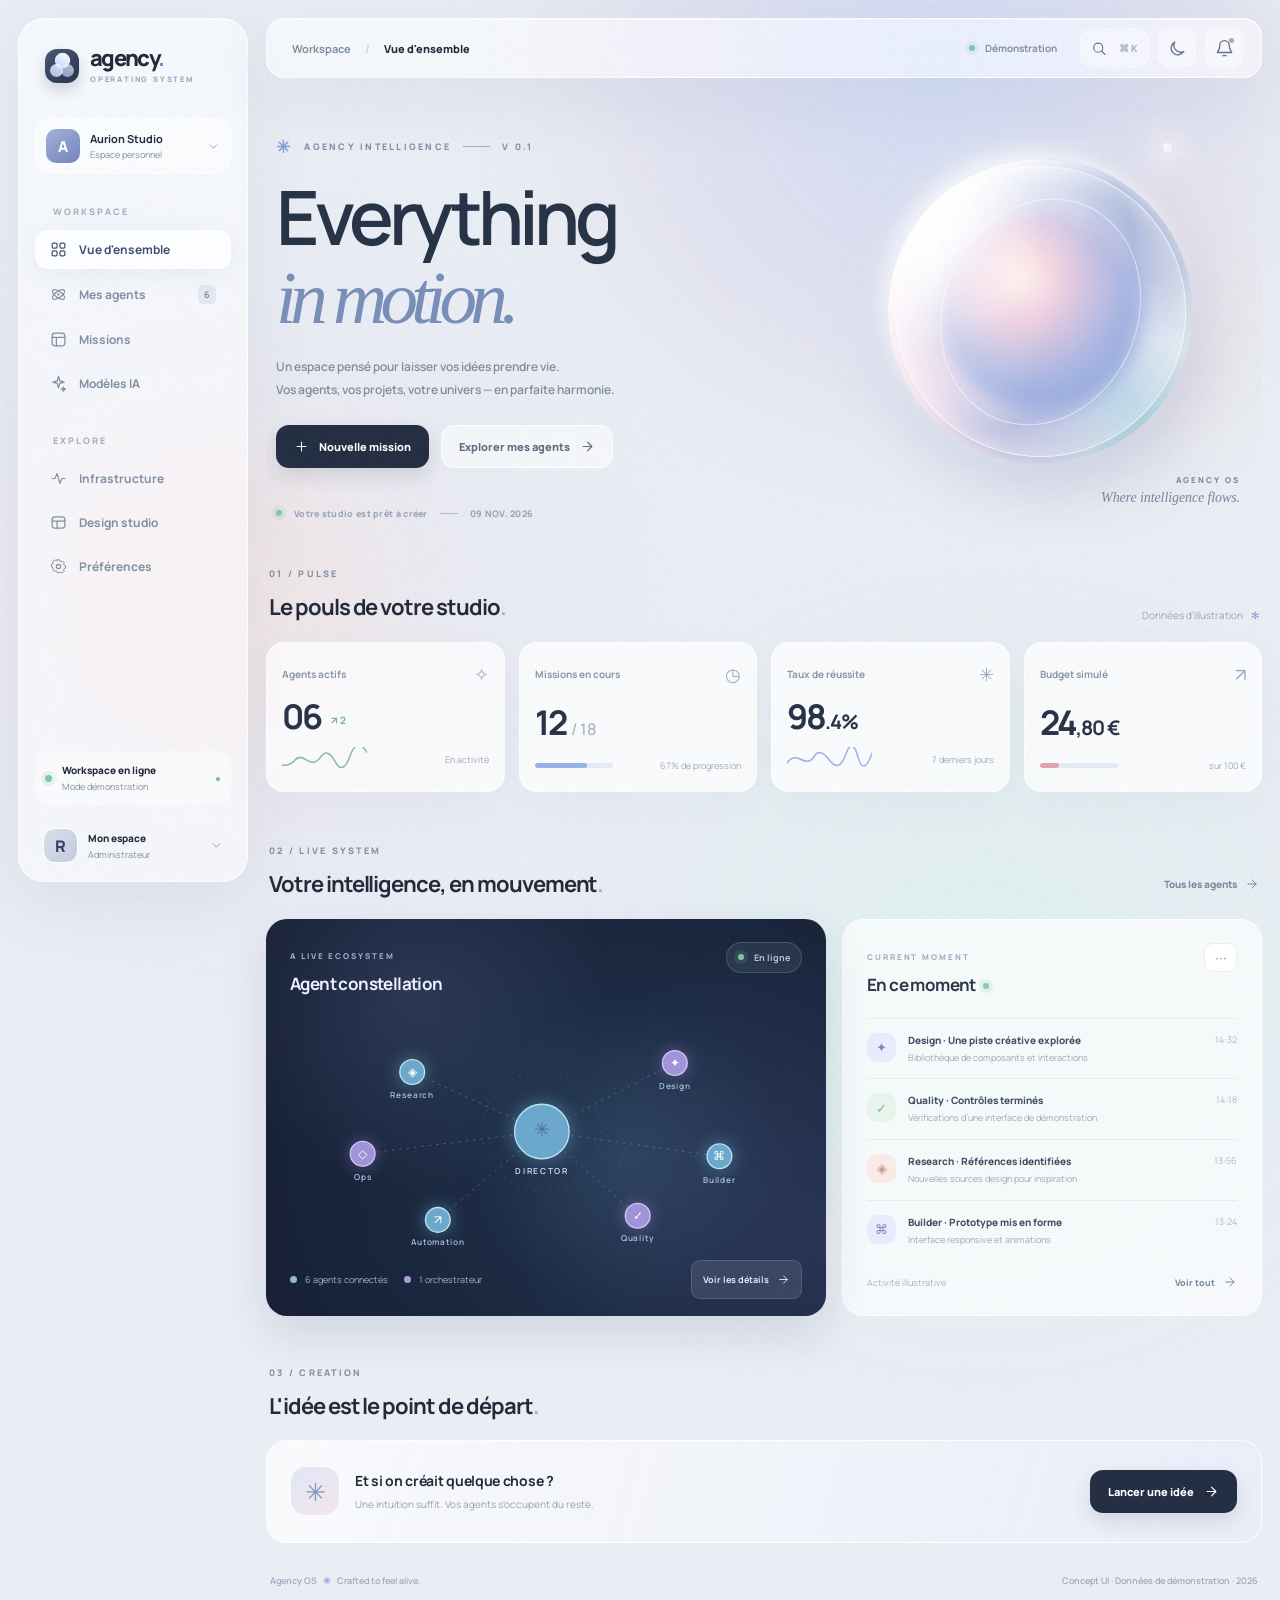
==== commit a9e61ed3: "revert(ui): restore original V1 glass experience per design feedback" ====
--- a/index.html
+++ b/index.html
@@ -1,43 +1,93 @@
 <!doctype html>
 <html lang="fr">
 <head>
-  <meta charset="utf-8">
-  <meta name="viewport" content="width=device-width, initial-scale=1, viewport-fit=cover">
-  <meta name="theme-color" content="#f4f6f8">
-  <meta name="description" content="Agency OS · Command Center — direction artistique et prototype interactif, sans connexion à la production.">
-  <title>Command Center — Agency OS</title>
-  <link rel="icon" href="assets/aurion-mark.svg" type="image/svg+xml">
-  <link rel="stylesheet" href="styles.css">
-  <script defer src="app.js"></script>
+  <meta charset="utf-8" />
+  <meta name="viewport" content="width=device-width, initial-scale=1" />
+  <meta name="theme-color" content="#e9edf4" />
+  <meta name="description" content="Agency OS — A fluid, considered space to orchestrate intelligent work." />
+  <title>Agency OS — Everything in motion.</title>
+  <link rel="icon" type="image/svg+xml" href="favicon.svg" />
+  <link rel="stylesheet" href="styles.css" />
+  <script src="app.js" defer></script>
 </head>
-<body data-theme="day">
-  <a class="skip" href="#main">Accéder au contenu</a>
-  <div class="wallpaper" aria-hidden="true"><div class="ambient light-one"></div><div class="ambient light-two"></div><div class="ambient light-three"></div></div>
-  <div class="app" id="app">
-    <aside class="sidebar glass" id="sidebar" aria-label="Navigation principale">
-      <div class="brand-wrap">
-        <a href="#overview" class="brand" data-page="overview" aria-label="Command Center, accueil"><img src="assets/aurion-mark.svg" width="42" height="42" alt=""><span><strong>agency<span class="brand-os">os</span></strong><small>COMMAND CENTER</small></span></a>
-        <button class="only-mobile mobile-close icon-control" id="close-nav" aria-label="Fermer le menu"><span data-icon="close"></span></button>
-      </div>
-      <button class="workspace" id="workspace-switch" aria-label="Espace actuel : Aurion Studio, démonstration"><span class="workspace-icon">A</span><span><b>Aurion Studio</b><small>Espace de travail</small></span><span data-icon="chevrons" class="workspace-chevron"></span></button>
-      <div class="sidebar-scroll" id="sidebar-nav"></div>
+<body data-theme="pearl">
+  <svg class="svg-defs" aria-hidden="true" xmlns="http://www.w3.org/2000/svg">
+    <symbol id="i-grid" viewBox="0 0 24 24"><rect x="3" y="3" width="7" height="7" rx="2"/><rect x="14" y="3" width="7" height="7" rx="2"/><rect x="3" y="14" width="7" height="7" rx="2"/><rect x="14" y="14" width="7" height="7" rx="2"/></symbol>
+    <symbol id="i-orbit" viewBox="0 0 24 24"><ellipse cx="12" cy="12" rx="10" ry="4.5" transform="rotate(-35 12 12)"/><ellipse cx="12" cy="12" rx="10" ry="4.5" transform="rotate(35 12 12)"/><circle cx="12" cy="12" r="1.6" fill="currentColor" stroke="none"/></symbol>
+    <symbol id="i-layers" viewBox="0 0 24 24"><rect x="3" y="3" width="18" height="18" rx="4"/><path d="M3 9h18M9 9v12"/></symbol>
+    <symbol id="i-sparkles" viewBox="0 0 24 24"><path d="m12 2 1.8 6.2L20 10l-6.2 1.8L12 18l-1.8-6.2L4 10l6.2-1.8L12 2ZM19 17l.8 2.2L22 20l-2.2.8L19 23l-.8-2.2L16 20l2.2-.8L19 17Z"/></symbol>
+    <symbol id="i-activity" viewBox="0 0 24 24"><path d="M3 12h4l3-7 4 14 3-7h4"/></symbol>
+    <symbol id="i-box" viewBox="0 0 24 24"><rect x="3" y="4" width="18" height="16" rx="4"/><path d="M3 10h18M10 10v10"/></symbol>
+    <symbol id="i-settings" viewBox="0 0 24 24"><circle cx="12" cy="12" r="3"/><path d="M10 2h4l.7 2.5 2.1.9 2.3-1.2 2.8 2.8-1.2 2.3.9 2.1 2.4.6v4l-2.4.7-.9 2.1 1.2 2.3-2.8 2.8-2.3-1.2-2.1.9L14 24h-4l-.7-2.5-2.1-.9-2.3 1.2-2.8-2.8 1.2-2.3-.9-2.1L0 14v-4l2.4-.7.9-2.1L2.1 4.9l2.8-2.8 2.3 1.2 2.1-.9L10 2Z" transform="translate(2 1) scale(.83)"/></symbol>
+    <symbol id="i-search" viewBox="0 0 24 24"><circle cx="10.8" cy="10.8" r="6.8"/><path d="m16 16 5 5"/></symbol>
+    <symbol id="i-plus" viewBox="0 0 24 24"><path d="M12 5v14M5 12h14"/></symbol>
+    <symbol id="i-arrow" viewBox="0 0 24 24"><path d="M5 12h14m-7-7 7 7-7 7"/></symbol>
+    <symbol id="i-chevron" viewBox="0 0 24 24"><path d="m6 9 6 6 6-6"/></symbol>
+    <symbol id="i-moon" viewBox="0 0 24 24"><path d="M20 15.5A8.5 8.5 0 0 1 8.5 4 8.5 8.5 0 1 0 20 15.5Z"/></symbol>
+    <symbol id="i-sun" viewBox="0 0 24 24"><circle cx="12" cy="12" r="4"/><path d="M12 2v2m0 16v2M4.9 4.9l1.4 1.4m11.4 11.4 1.4 1.4M2 12h2m16 0h2M4.9 19.1l1.4-1.4M17.7 6.3l1.4-1.4"/></symbol>
+    <symbol id="i-bell" viewBox="0 0 24 24"><path d="M18 8a6 6 0 0 0-12 0c0 7-3 7-3 9h18c0-2-3-2-3-9ZM10 21h4"/></symbol>
+    <symbol id="i-check" viewBox="0 0 24 24"><path d="m5 12 4.5 4.5L19 7"/></symbol>
+    <symbol id="i-close" viewBox="0 0 24 24"><path d="M5 5 19 19M19 5 5 19"/></symbol>
+    <symbol id="i-play" viewBox="0 0 24 24"><path d="m8 5 11 7-11 7V5Z"/></symbol>
+    <symbol id="i-pause" viewBox="0 0 24 24"><path d="M8 5v14M16 5v14"/></symbol>
+    <symbol id="i-sliders" viewBox="0 0 24 24"><path d="M4 7h16M4 17h16"/><circle cx="9" cy="7" r="3" fill="var(--surface-solid)"/><circle cx="16" cy="17" r="3" fill="var(--surface-solid)"/></symbol>
+    <symbol id="i-cpu" viewBox="0 0 24 24"><rect x="5" y="5" width="14" height="14" rx="3"/><rect x="9" y="9" width="6" height="6" rx="1"/><path d="M9 1v4m6-4v4M9 19v4m6-4v-4M1 9h4m-4 6h4m14-6h4m-4 6h4"/></symbol>
+    <symbol id="i-send" viewBox="0 0 24 24"><path d="m3 11 18-8-8 18-2.7-7.3L3 11Zm7.3 2.7L21 3"/></symbol>
+  </svg>
+  <div class="ambient ambient-a" aria-hidden="true"></div><div class="ambient ambient-b" aria-hidden="true"></div><div class="ambient ambient-c" aria-hidden="true"></div><div class="grain" aria-hidden="true"></div>
+  <a href="#main" class="skip-link">Aller au contenu</a>
+  <div class="app-shell">
+    <aside class="sidebar glass" aria-label="Navigation principale">
+      <a class="brand" href="#overview" data-route="overview" aria-label="Agency OS, accueil"><span class="brand-icon"><span></span><span></span><span></span></span><span class="brand-word">agency<span class="brand-dot">.</span><small>OPERATING SYSTEM</small></span></a>
+      <div class="workspace-switch"><span class="workspace-avatar">A</span><span class="workspace-name"><b>Aurion Studio</b><small>Espace personnel</small></span><svg class="icon"><use href="#i-chevron"/></svg></div>
+      <div class="nav-label">WORKSPACE</div>
+      <nav class="sidebar-nav" id="navigation">
+        <a href="#overview" class="nav-link active" data-route="overview"><svg class="icon"><use href="#i-grid"/></svg><span>Vue d'ensemble</span></a>
+        <a href="#agents" class="nav-link" data-route="agents"><svg class="icon"><use href="#i-orbit"/></svg><span>Mes agents</span><em>6</em></a>
+        <a href="#missions" class="nav-link" data-route="missions"><svg class="icon"><use href="#i-layers"/></svg><span>Missions</span></a>
+        <a href="#models" class="nav-link" data-route="models"><svg class="icon"><use href="#i-sparkles"/></svg><span>Modèles IA</span></a>
+      </nav>
+      <div class="nav-label tools-label">EXPLORE</div>
+      <nav class="sidebar-nav">
+        <a href="#infrastructure" class="nav-link" data-route="infrastructure"><svg class="icon"><use href="#i-activity"/></svg><span>Infrastructure</span></a>
+        <a href="#studio" class="nav-link" data-route="studio"><svg class="icon"><use href="#i-box"/></svg><span>Design studio</span></a>
+        <a href="#settings" class="nav-link" data-route="settings"><svg class="icon"><use href="#i-settings"/></svg><span>Préférences</span></a>
+      </nav>
+      <div class="sidebar-fill"></div>
       <div class="sidebar-bottom">
-        <div class="sidebar-detail"><span class="beacon"></span><span><b>Mode exploration</b><small>Aucune API connectée</small></span><span data-icon="info"></span></div>
-        <div class="identity"><span class="identity-avatar">R</span><span><b>Votre espace</b><small>Environnement de démonstration</small></span><button class="tiny-control" id="sidebar-settings" title="Préférences"><span data-icon="more"></span></button></div>
+        <div class="side-status"><span class="pulse-dot"></span><span><strong>Workspace en ligne</strong><small>Mode démonstration</small></span><span class="side-online">●</span></div>
+        <div class="sidebar-user"><div class="user-avatar">R</div><div><strong>Mon espace</strong><small>Administrateur</small></div><svg class="icon"><use href="#i-chevron"/></svg></div>
       </div>
     </aside>
-    <div class="content-column">
-      <header class="topbar glass" role="banner">
-        <div class="topbar-left"><button class="icon-control only-mobile" id="open-nav" aria-label="Ouvrir le menu"><span data-icon="menu"></span></button><span class="breadcrumb-parent">Agency OS</span><span class="breadcrumb-slash">/</span><b id="breadcrumb-title">Vue d'ensemble</b></div>
-        <div class="topbar-right"><span class="preview-tag"><span class="preview-dot"></span> PROTOTYPE</span><button class="search-control" id="open-command"><span data-icon="search"></span><span>Rechercher</span><kbd>⌘ K</kbd></button><button class="icon-control" id="toggle-theme" title="Changer d'apparence" aria-label="Changer d'apparence"><span data-icon="sun"></span></button><button class="avatar-top" id="open-profile" aria-label="Ouvrir le profil">R</button></div>
+
+    <div class="main-column">
+      <header class="topbar glass">
+        <div class="crumb"><span>Workspace</span><span class="crumb-divider">/</span><strong id="crumb-title">Vue d'ensemble</strong></div>
+        <div class="header-actions"><span class="demo-flag"><span class="pulse-dot"></span> Démonstration</span><button class="icon-btn search-trigger" id="search-btn" aria-label="Rechercher"><svg class="icon"><use href="#i-search"/></svg><span class="shortcut">⌘ K</span></button><button class="icon-btn" id="theme-toggle" aria-label="Changer de thème"><svg class="icon"><use href="#i-moon"/></svg></button><button class="icon-btn bell-btn" id="alerts-btn" aria-label="Afficher les notifications"><svg class="icon"><use href="#i-bell"/></svg><i></i></button></div>
       </header>
-      <main id="main" tabindex="-1"><div id="page-root"></div></main>
-      <div class="bottom-strip"><span><span class="beacon muted"></span> Données illustratives uniquement</span><span>Agency OS / UX study — 2026</span></div>
+      <main id="main">
+        <section id="page-overview" class="page active" data-page="overview">
+          <div class="hero in-view"><div class="hero-copy"><div class="eyebrow"><span class="star-glyph">✳</span> AGENCY INTELLIGENCE <span class="eyebrow-line"></span> V 0.1</div><h1>Everything<br><span class="soft-italic">in motion.</span></h1><p>Un espace pensé pour laisser vos idées prendre vie.<br>Vos agents, vos projets, votre univers — en parfaite harmonie.</p><div class="hero-actions"><button class="btn btn-primary" data-action="new-mission"><svg class="icon"><use href="#i-plus"/></svg>Nouvelle mission</button><button class="btn btn-soft" data-route="agents">Explorer mes agents <svg class="icon"><use href="#i-arrow"/></svg></button></div><div class="hero-foot"><span class="pulse-dot"></span> Votre studio est prêt à créer <span class="small-dash"></span> 09 NOV. 2026</div></div><div class="hero-art" aria-hidden="true"><div class="halo halo-one"></div><div class="halo halo-two"></div><div class="glass-orb"><div class="orb-back"></div><div class="orb-inner"></div><div class="orb-highlight"></div><div class="orb-ring"></div></div><div class="art-caption"><span>AGENCY OS</span><b>Where intelligence flows.</b></div><div class="art-shine"></div></div></div>
+          <div class="section-header metrics-heading"><div><span class="section-kicker">01 / PULSE</span><h2>Le pouls de votre studio<span class="title-period">.</span></h2></div><span class="micro-description">Données d'illustration <span class="tiny-flower">✻</span></span></div>
+          <div class="metrics-row"><article class="metric-card"><div class="metric-top">Agents actifs <span class="mini-icon">✧</span></div><div class="metric-number">06 <span class="metric-up">↗ 2</span></div><div class="metric-footer"><span class="sparkline"><svg viewBox="0 0 120 24"><path d="M0 20 Q12 21 18 13 T35 13 T55 8 T75 15 T96 7 T120 2"/></svg></span><span>En activité</span></div></article><article class="metric-card"><div class="metric-top">Missions en cours <span class="mini-icon">◷</span></div><div class="metric-number" id="metric-missions">12 <span class="metric-sub">/ 18</span></div><div class="metric-footer"><div class="thin-progress"><span style="width:67%"></span></div><span>67% de progression</span></div></article><article class="metric-card"><div class="metric-top">Taux de réussite <span class="mini-icon">✳</span></div><div class="metric-number">98<span class="metric-suffix">.4%</span></div><div class="metric-footer"><span class="sparkline blue"><svg viewBox="0 0 120 24"><path d="M0 17 Q8 5 20 12 T39 7 T60 13 T83 5 T100 8 T120 3"/></svg></span><span>7 derniers jours</span></div></article><article class="metric-card"><div class="metric-top">Budget simulé <span class="mini-icon">↗</span></div><div class="metric-number">24<span class="metric-suffix">,80 €</span></div><div class="metric-footer"><div class="thin-progress peach"><span style="width:25%"></span></div><span>sur 100 €</span></div></article></div>
+          <div class="section-header bento-heading"><div><span class="section-kicker">02 / LIVE SYSTEM</span><h2>Votre intelligence, en mouvement<span class="title-period">.</span></h2></div><button class="quiet-link" data-route="agents">Tous les agents <svg class="icon"><use href="#i-arrow"/></svg></button></div>
+          <div class="bento-grid"><article class="constellation-panel"><div class="panel-head"><div><span class="panel-overline">A LIVE ECOSYSTEM</span><h3>Agent constellation</h3></div><span class="dark-pill"><span class="pulse-dot"></span> En ligne</span></div><div class="constellation-canvas"><svg id="network-svg" viewBox="0 0 620 300" role="img" aria-label="Carte interactive des six agents et de leur orchestrateur"><defs><linearGradient id="network-line"><stop stop-color="#A3D9F0"/><stop offset="1" stop-color="#D9B4F4"/></linearGradient><radialGradient id="network-core"><stop stop-color="#ffffff"/><stop offset=".28" stop-color="#c7e8fa"/><stop offset=".7" stop-color="#90b9e1"/><stop offset="1" stop-color="#6a80b8"/></radialGradient></defs><g class="net-grid"><path d="M0 60H620M0 120H620M0 180H620M0 240H620M100 0V300M200 0V300M300 0V300M400 0V300M500 0V300M600 0V300"/></g><g class="network-edges"><path d="M305 150 148 78M305 150 466 67M305 150 520 180M305 150 421 252M305 150 179 257M305 150 88 177"/></g><circle class="network-pulse" cx="305" cy="150" r="72"/><circle class="network-pulse second" cx="305" cy="150" r="103"/><g class="network-node central" data-agent="director"><circle cx="305" cy="150" r="33" fill="url(#network-core)"/><text x="305" y="155" text-anchor="middle">✳</text><text class="node-label" x="305" y="202" text-anchor="middle">DIRECTOR</text></g><g class="network-node" data-agent="research"><circle cx="148" cy="78" r="15"/><text x="148" y="83" text-anchor="middle">◈</text><text class="node-label" x="148" y="110" text-anchor="middle">Research</text></g><g class="network-node violet" data-agent="design"><circle cx="466" cy="67" r="15"/><text x="466" y="72" text-anchor="middle">✦</text><text class="node-label" x="466" y="99" text-anchor="middle">Design</text></g><g class="network-node" data-agent="dev"><circle cx="520" cy="180" r="15"/><text x="520" y="185" text-anchor="middle">⌘</text><text class="node-label" x="520" y="212" text-anchor="middle">Builder</text></g><g class="network-node violet" data-agent="quality"><circle cx="421" cy="252" r="15"/><text x="421" y="257" text-anchor="middle">✓</text><text class="node-label" x="421" y="283" text-anchor="middle">Quality</text></g><g class="network-node" data-agent="automation"><circle cx="179" cy="257" r="15"/><text x="179" y="262" text-anchor="middle">↗</text><text class="node-label" x="179" y="287" text-anchor="middle">Automation</text></g><g class="network-node violet" data-agent="ops"><circle cx="88" cy="177" r="15"/><text x="88" y="182" text-anchor="middle">◇</text><text class="node-label" x="88" y="209" text-anchor="middle">Ops</text></g></svg></div><div class="constellation-bottom"><div class="network-legend"><span><i class="legend-blue"></i>6 agents connectés</span><span><i class="legend-purple"></i>1 orchestrateur</span></div><button class="light-glass-btn" id="network-details">Voir les détails <svg class="icon"><use href="#i-arrow"/></svg></button></div></article><article class="activity-panel panel-light"><div class="panel-head"><div><span class="panel-overline light-overline">CURRENT MOMENT</span><h3>En ce moment <span class="live-indicator"></span></h3></div><button class="dots-btn" id="activity-more" aria-label="Afficher les missions">···</button></div><div class="activity-timeline" id="activity-list"></div><div class="activity-footer"><span>Activité illustrative</span><button class="quiet-link" data-route="missions">Voir tout <svg class="icon"><use href="#i-arrow"/></svg></button></div></article></div>
+          <div class="section-header end-heading"><div><span class="section-kicker">03 / CREATION</span><h2>L'idée est le point de départ<span class="title-period">.</span></h2></div></div>
+          <div class="creation-panel"><div class="creation-icon">✳</div><div class="creation-copy"><h3>Et si on créait quelque chose ?</h3><p>Une intuition suffit. Vos agents s'occupent du reste.</p></div><button class="btn btn-primary" data-action="new-mission">Lancer une idée <svg class="icon"><use href="#i-arrow"/></svg></button></div>
+          <footer class="footer"><span>Agency OS <b>✳</b> Crafted to feel alive.</span><span>Concept UI · Données de démonstration · 2026</span></footer>
+        </section>
+
+        <section id="page-agents" class="page secondary-page" data-page="agents"><div class="inner-heading"><span class="section-kicker">YOUR INTELLIGENCE</span><h1>Des talents, <i>ensemble.</i></h1><p>Une équipe d'agents spécialisés, reliés par une seule intention.</p></div><div class="inner-tools"><span id="agent-count">6 agents disponibles</span><button class="btn btn-soft" id="filter-agents"><svg class="icon"><use href="#i-sliders"/></svg> Tous les agents</button></div><div class="agents-grid" id="agents-grid"></div></section>
+        <section id="page-missions" class="page secondary-page" data-page="missions"><div class="inner-heading"><span class="section-kicker">FROM THOUGHT TO ACTION</span><h1>Chaque idée <i>avance.</i></h1><p>Une vue claire de tout ce que votre studio construit.</p></div><div class="inner-tools"><span id="missions-count">Missions de démonstration</span><button class="btn btn-primary" data-action="new-mission"><svg class="icon"><use href="#i-plus"/></svg> Nouvelle mission</button></div><div class="missions-board" id="missions-board"></div></section>
+        <section id="page-models" class="page secondary-page" data-page="models"><div class="inner-heading"><span class="section-kicker">THE ENGINE BEHIND IDEAS</span><h1>Le bon esprit, <i>au bon moment.</i></h1><p>Une vitrine des modèles que votre orchestrateur pourrait utiliser.</p></div><div class="models-grid" id="models-grid"></div><p class="inline-disclaimer">Aucune connexion API active : noms et états présentés à titre d'exemple.</p></section>
+        <section id="page-infrastructure" class="page secondary-page" data-page="infrastructure"><div class="inner-heading"><span class="section-kicker">THE QUIET BACKBONE</span><h1>Sous la surface, <i>tout circule.</i></h1><p>Une représentation conceptuelle de votre écosystème Proxmox et de vos services.</p></div><div class="infra-grid" id="infra-grid"></div><p class="inline-disclaimer">États fictifs. Aucun serveur réel n'est interrogé depuis cette interface.</p></section>
+        <section id="page-studio" class="page secondary-page" data-page="studio"><div class="inner-heading"><span class="section-kicker">DESIGN LABORATORY</span><h1>Choisir une <i>atmosphère.</i></h1><p>Trois interprétations du même espace. Cliquez pour changer d'univers, instantanément.</p></div><div class="themes-grid" id="themes-grid"><button class="theme-card selected" data-set-theme="pearl"><span class="theme-preview pearl-preview"><span></span><i></i><b></b></span><strong>Pearl light</strong><small>Lumineux · aérien · solaire</small></button><button class="theme-card" data-set-theme="midnight"><span class="theme-preview midnight-preview"><span></span><i></i><b></b></span><strong>Midnight glass</strong><small>Profond · cinématique · vibrant</small></button><button class="theme-card" data-set-theme="aurora"><span class="theme-preview aurora-preview"><span></span><i></i><b></b></span><strong>Soft aurora</strong><small>Pastel · onirique · fluide</small></button></div><div class="studio-note"><span class="creation-icon">✧</span><div><strong>La matière doit servir l'intention.</strong><p>Verre pour les contrôles, typographie pour les idées et mouvement pour le retour d'information. Pas d'effet gratuit.</p></div></div></section>
+        <section id="page-settings" class="page secondary-page" data-page="settings"><div class="inner-heading"><span class="section-kicker">MAKE IT YOURS</span><h1>À votre <i>rythme.</i></h1><p>Choisissez le niveau de mouvement et l'atmosphère qui vous ressemblent.</p></div><div class="settings-panel"><div class="setting-row"><div><strong>Thème de l'interface</strong><p>Choisir un univers visuel</p></div><select id="theme-select" aria-label="Thème"><option value="pearl">Pearl light</option><option value="midnight">Midnight glass</option><option value="aurora">Soft aurora</option></select></div><div class="setting-row"><div><strong>Animations d'ambiance</strong><p>Faire respirer les formes et les surfaces</p></div><button class="switch on" id="motion-switch" role="switch" aria-checked="true" aria-label="Animations d'ambiance"><span></span></button></div><div class="setting-row"><div><strong>Mode démonstration</strong><p>Les données affichées ne viennent pas de vos serveurs</p></div><span class="demo-tag">Activé</span></div></div></section>
+      </main>
     </div>
   </div>
-  <div class="overlay" id="overlay" hidden></div>
-  <section id="drawer" class="drawer glass" role="dialog" aria-modal="true" aria-label="Détails" hidden></section>
-  <section id="command" class="command-panel glass" role="dialog" aria-modal="true" aria-label="Recherche et commandes" hidden><div class="command-search"><span data-icon="search"></span><input id="command-input" type="search" placeholder="Rechercher une page ou une action…" autocomplete="off" aria-label="Recherche"><kbd>ESC</kbd></div><div class="command-body" id="command-results"></div><div class="command-footer"><span>↑ ↓ Naviguer</span><span>↵ Ouvrir</span><span>Échap Fermer</span></div></section>
-  <div class="toast" id="toast" role="status" aria-live="polite"></div>
+  <div id="modal-backdrop" class="modal-backdrop" hidden><div class="dialog glass" role="dialog" aria-modal="true" aria-labelledby="dialog-title"><button id="modal-close" class="dialog-close" aria-label="Fermer"><svg class="icon"><use href="#i-close"/></svg></button><div class="dialog-icon">✳</div><span class="section-kicker">A NEW BEGINNING</span><h2 id="dialog-title">Une idée à faire grandir.</h2><p>Décrivez votre mission. Elle sera ajoutée à cet espace de démonstration, sans envoyer de données à un serveur.</p><form id="mission-form"><label for="mission-title">Nom de la mission</label><input id="mission-title" name="title" placeholder="Ex. Créer le site de ma nouvelle marque" required minlength="3" maxlength="100" autocomplete="off"/><label for="mission-notes">Quelques détails (facultatif)</label><textarea id="mission-notes" name="notes" rows="3" maxlength="500" placeholder="L'univers, les objectifs, les idées..."></textarea><div class="dialog-actions"><button type="button" class="btn btn-soft" id="modal-cancel">Annuler</button><button type="submit" class="btn btn-primary">Créer la mission <svg class="icon"><use href="#i-arrow"/></svg></button></div></form></div></div>
+  <div id="command-backdrop" class="modal-backdrop command-backdrop" hidden><div class="command-panel glass" role="dialog" aria-modal="true" aria-label="Recherche rapide"><div class="command-search"><svg class="icon"><use href="#i-search"/></svg><input id="command-input" placeholder="Rechercher une page ou une action..." autocomplete="off"/><kbd>ESC</kbd></div><div id="command-results" class="command-results"></div><div class="command-foot">Naviguer avec ↑ ↓ · Entrée pour ouvrir</div></div></div>
+  <div id="toast" class="toast glass" role="status" aria-live="polite"></div>
 </body>
-</html>
+</html>
--- a/styles.css
+++ b/styles.css
@@ -1,11 +1,18 @@
-/* AGENCY OS — ATELIER GLASS · no UI frameworks or external assets */
-:root{font-family:-apple-system,BlinkMacSystemFont,"SF Pro Display","Segoe UI",Inter,Arial,sans-serif;color-scheme:light;--ink:#243244;--muted:#788597;--faint:#9da8b4;--back:#f2f5f8;--white:#fff;--surface:rgba(255,255,255,.76);--surface2:#f7f9fb;--line:rgba(53,76,101,.10);--line2:rgba(53,76,101,.17);--accent:#3a667e;--accent-dark:#284e64;--accent-soft:#e7f2f4;--green:#31856e;--orange:#b77843;--red:#ad5d62;--shadow:0 16px 45px rgba(52,76,102,.07);--radius:20px}*{box-sizing:border-box}html{scroll-behavior:smooth}body{margin:0;min-height:100vh;background:var(--back);color:var(--ink);-webkit-font-smoothing:antialiased}button,input,textarea,select{font:inherit}button{cursor:pointer;color:inherit}a{color:inherit;text-decoration:none}a,button{ -webkit-tap-highlight-color:transparent}button:focus-visible,a:focus-visible,input:focus-visible,textarea:focus-visible,select:focus-visible{outline:3px solid #719dbb;outline-offset:3px}button:disabled{opacity:.48;cursor:not-allowed}svg{width:20px;height:20px;display:inline-block;vertical-align:middle;flex:none}button svg{pointer-events:none}h1,h2,h3,p{margin-top:0}h1,h2,h3{font-weight:600}p{line-height:1.55}::selection{background:#c8e2eb;color:#294e68}[hidden]{display:none!important}.skip{position:absolute;top:-100px;left:25px;z-index:120;padding:10px;background:white}.skip:focus{top:12px}.wallpaper{position:fixed;inset:0;overflow:hidden;z-index:-2;background:linear-gradient(155deg,#f5f7fa 8%,#e8f0f4 43%,#eff0ed 86%)}.wallpaper:before{content:"";position:absolute;inset:0;background:radial-gradient(ellipse at 70% 5%,rgba(255,255,255,.95),transparent 50%)}.ambient{position:absolute;border-radius:50%;filter:blur(52px);opacity:.54;will-change:transform;animation:drift 18s ease-in-out infinite alternate}.light-one{width:720px;height:570px;top:-350px;right:5%;background:#b9d7e6}.light-two{width:590px;height:600px;left:-390px;top:33%;background:#dee5f1;animation-delay:-5s}.light-three{width:590px;height:470px;bottom:-310px;right:-80px;background:#eee0cc;animation-delay:-10s}@keyframes drift{to{transform:translate3d(50px,-30px,0) scale(1.08)}}.glass{background:rgba(255,255,255,.61);backdrop-filter:blur(30px) saturate(160%);-webkit-backdrop-filter:blur(30px) saturate(160%);border:1px solid rgba(255,255,255,.80);box-shadow:0 12px 40px rgba(58,78,92,.06),inset 0 1px rgba(255,255,255,.83)}.app{display:grid;grid-template-columns:257px minmax(0,1fr);gap:20px;padding:20px;max-width:1740px;margin:auto;min-height:100vh}.sidebar{border-radius:27px;position:sticky;top:20px;height:calc(100vh - 40px);min-height:570px;padding:24px 14px 14px;display:flex;flex-direction:column;overflow:hidden}.brand-wrap{display:flex;align-items:center;justify-content:space-between;padding:0 11px 0 6px}.brand{display:flex;align-items:center;gap:12px}.brand>img{box-shadow:0 10px 20px #2d52651c;border-radius:14px}.brand strong{font-size:23px;letter-spacing:-1.6px;font-weight:680}.brand-os{color:#7b9db1;font-weight:460;letter-spacing:-1.4px}.brand small{display:block;font-size:8px;letter-spacing:2.2px;color:var(--muted);font-weight:750;margin-top:2px}.workspace{border:1px solid var(--line);background:rgba(255,255,255,.64);border-radius:15px;padding:10px;margin:29px 5px 17px;display:flex;gap:10px;text-align:left;align-items:center;width:calc(100% - 10px)}.workspace:hover{border-color:#98bbc5}.workspace-icon{display:grid;place-items:center;width:34px;height:34px;border-radius:11px;background:linear-gradient(135deg,#f0decd,#dce9f0);font-family:Georgia,serif;color:#55677f;font-size:20px}.workspace b,.identity b,.sidebar-detail b{font-size:12px;font-weight:700;display:block}.workspace small,.identity small,.sidebar-detail small{font-size:10px;display:block;color:var(--muted);margin-top:3px}.workspace-chevron{margin-left:auto;color:var(--muted)}.workspace-chevron svg{width:15px;height:15px}.sidebar-scroll{overflow-y:auto;flex:1;scrollbar-width:thin;scrollbar-color:#c8d4d8 transparent}.nav-group{margin:9px 0 16px}.nav-title{font-size:9px;color:#a4adba;font-weight:780;letter-spacing:1.8px;padding:6px 17px;margin-bottom:5px;text-transform:uppercase}.nav-link{display:flex;align-items:center;gap:12px;padding:10.5px 13px;margin:2px 4px;border-radius:12px;font-size:12px;color:#657384;transition:background .18s,color .18s,transform .18s;position:relative}.nav-link svg{width:17px;height:17px;stroke-width:1.65;color:#738496}.nav-link:hover{color:var(--ink);background:rgba(255,255,255,.7);transform:translateX(2px)}.nav-link.active{color:#263f52;font-weight:720;background:linear-gradient(105deg,rgba(227,240,246,.98),rgba(255,255,255,.77));box-shadow:inset 0 0 0 1px rgba(93,145,172,.13)}.nav-link.active svg{color:var(--accent)}.nav-link .nav-count{margin-left:auto;background:#d9e7e9;color:#5c8292;border-radius:7px;padding:2px 6px;font-size:10px;font-variant-numeric:tabular-nums}.sidebar-bottom{border-top:1px solid var(--line);padding:11px 5px 0}.sidebar-detail{display:flex;align-items:center;gap:9px;padding:11px 6px 15px}.sidebar-detail>span:last-child{margin-left:auto;color:#9cabb6}.sidebar-detail svg{width:15px;height:15px}.beacon{display:inline-block;width:8px;height:8px;flex:none;background:#78baa7;border-radius:50%;box-shadow:0 0 0 5px #80bda71d}.beacon.muted{width:6px;height:6px;box-shadow:none;background:#b4c8ca}.identity{display:flex;align-items:center;gap:10px;border:1px solid var(--line);background:#ffffff85;border-radius:13px;padding:8px}.identity-avatar,.avatar-top{display:grid;place-items:center;border-radius:11px;background:#294253;color:#e6eff2;width:33px;height:33px;font-size:12px;font-weight:700}.identity .tiny-control{margin-left:auto}.tiny-control,.icon-control{border:0;background:transparent;color:var(--muted);display:inline-grid;place-items:center;border-radius:11px;width:36px;height:36px}.tiny-control:hover,.icon-control:hover{background:rgba(114,152,171,.11);color:var(--ink)}.tiny-control svg{width:16px}.only-mobile{display:none}.content-column{min-width:0;display:flex;flex-direction:column}.topbar{height:64px;border-radius:20px;position:sticky;top:20px;z-index:25;padding:0 22px;display:flex;align-items:center;justify-content:space-between;gap:16px}.topbar-left,.topbar-right{display:flex;align-items:center;gap:14px}.breadcrumb-parent,.breadcrumb-slash{font-size:12px;color:var(--faint)}.breadcrumb-slash{color:#c3cdd5}.topbar-left b{font-size:12px;font-weight:670}.topbar-right{gap:10px}.preview-tag{font-size:9px;letter-spacing:1.5px;font-weight:800;color:#84929d;display:flex;align-items:center;gap:8px;padding-right:6px}.preview-dot{height:6px;width:6px;border-radius:50%;background:#c3a477}.search-control{min-width:164px;height:34px;border:1px solid var(--line);border-radius:10px;background:#fff8;display:flex;align-items:center;gap:8px;padding:0 10px;text-align:left;color:#92a0ad;font-size:11px}.search-control svg{width:15px}.search-control kbd{margin-left:auto;color:#a5b1bb;background:#f6f7f9;border-radius:5px;padding:3px 5px;font:10px system-ui}.avatar-top{border:0;width:33px;height:33px}.content-column>main{padding:38px 28px 20px;flex:1;max-width:1560px;width:100%;margin-inline:auto}.bottom-strip{display:flex;justify-content:space-between;gap:12px;padding:10px 30px 16px;font-size:10px;color:#9ba7b5}.bottom-strip>span:first-child{display:flex;align-items:center;gap:8px}.surface{background:var(--surface);border:1px solid rgba(255,255,255,.93);box-shadow:var(--shadow);border-radius:var(--radius)}.surface-plain{background:var(--white);border:1px solid var(--line);border-radius:var(--radius)}.section-tag{font-size:10px;letter-spacing:1.65px;text-transform:uppercase;color:#7e8d9d;font-weight:780}.section-tag .tiny-line{display:inline-block;vertical-align:middle;width:22px;height:1px;background:#b6c6d0;margin:0 7px}.page-head{margin-bottom:26px;display:flex;align-items:flex-start;justify-content:space-between;gap:20px}.page-head h1{font-size:clamp(35px,4vw,55px);line-height:1.1;letter-spacing:-2.3px;margin:9px 0 10px;font-weight:690}.page-head p{color:var(--muted);font-size:13px;margin:0;max-width:680px}.page-eyebrow{display:flex;align-items:center;gap:9px;color:#7d8e9e;text-transform:uppercase;font-weight:700;font-size:10px;letter-spacing:1.5px}.page-actions{display:flex;gap:9px;align-items:center;flex-wrap:wrap;justify-content:flex-end}.button{border-radius:11px;border:1px solid transparent;padding:11px 15px;font-weight:680;font-size:12px;display:inline-flex;align-items:center;gap:9px;justify-content:center;transition:transform .18s,box-shadow .18s,background .18s;white-space:nowrap}.button:hover{transform:translateY(-2px)}.button svg{width:15px;height:15px}.button.dark{background:#283f53;color:white;box-shadow:0 10px 20px #39567122}.button.dark:hover{background:#35586e}.button.secondary{background:#fff9;border-color:var(--line2)}.button.secondary:hover{background:#fff}.button.ghost{background:transparent;border-color:transparent;color:#56788d}.button.small{font-size:11px;padding:8px 11px}.button.danger{color:#aa5863;background:#f8e9e9}.button:active{transform:translateY(0)}.pill{display:inline-flex;align-items:center;gap:7px;max-width:100%;border-radius:100px;padding:6px 10px;font-size:10px;font-weight:690;white-space:nowrap;background:#f0f5f6;color:#59788b}.pill.success{background:#e9f3ee;color:#4b8d74}.pill.warn{background:#fbf0e5;color:#ab794b}.pill.danger{background:#f9eaea;color:#a65c65}.pill.neutral{background:#edf1f4;color:#758393}.pill.ink{background:#29495e;color:white}.pill .dot{width:6px;height:6px;border-radius:50%;background:currentColor}.intro{min-height:300px;border-radius:27px;position:relative;overflow:hidden;background:linear-gradient(113deg,rgba(255,255,255,.78) 0%,rgba(244,250,254,.78) 60%,rgba(223,238,245,.87) 100%);border:1px solid #fff;box-shadow:0 25px 60px rgba(78,111,137,.08);display:grid;grid-template-columns: minmax(0,1.07fr) minmax(300px,.78fr);margin-bottom:26px}.intro-copy{padding:37px 35px 34px;position:relative;z-index:3}.intro h1{font-size:clamp(39px,4.5vw,63px);line-height:1.035;letter-spacing:-3.7px;font-weight:660;margin:18px 0 15px;max-width:650px}.intro h1 em{font-family:Georgia,"Times New Roman",serif;font-weight:400;letter-spacing:-3px;color:#6c9bab}.intro p{color:#718092;max-width:455px;font-size:12px;line-height:1.8;margin-bottom:22px}.intro-actions{display:flex;gap:9px;flex-wrap:wrap}.intro-art{position:relative;min-height:295px;overflow:hidden}.intro-art:before{content:"";position:absolute;width:400px;height:400px;border-radius:50%;right:-20px;top:-70px;background:radial-gradient(circle,#d4e5ed 4%,#e5eff5 34%,transparent 65%);filter:blur(12px)}.glass-path{position:absolute;inset:13px 10px 10px 0;display:grid;place-items:center}.trace-ring{position:absolute;border:1px solid rgba(92,142,171,.16);width:320px;height:320px;border-radius:50%;transform:rotate(-13deg);animation:slowturn 42s linear infinite}.trace-ring.r2{width:260px;height:260px;border-style:dashed;border-color:#91b1c560;animation-direction:reverse}.trace-ring.r3{width:197px;height:197px;border:1px solid rgba(113,155,180,.24);background:radial-gradient(circle,#fff9,transparent 70%);box-shadow:inset 0 0 30px #fff9}.trace-ring:before{content:"";position:absolute;left:50%;top:-4px;width:7px;height:7px;background:#6d9eb1;border:3px solid #fff;box-sizing:content-box;border-radius:50%;box-shadow:0 0 0 5px #bfd9e344}.trace-ring.r2:before{background:#b1b2ab}.trace-ring.r3:before{background:#b6d5e2}.center-mark{position:relative;z-index:2;width:88px;height:88px;border:1px solid #ffffffae;border-radius:27px;background:#ffffff65;box-shadow:0 24px 50px #89b9cc22,inset 0 1px white;backdrop-filter:blur(10px);display:grid;place-items:center;animation:bob 7s ease-in-out infinite}.center-mark img{width:53px;height:53px;border-radius:17px;box-shadow:0 9px 15px #3c648122}.trace-label{position:absolute;font-size:10px;letter-spacing:.1px;color:#5b8295;background:#f8fcffdd;border:1px solid white;padding:7px 10px;border-radius:12px;box-shadow:0 8px 24px #94b5c425;backdrop-filter:blur(10px)}.trace-label.a{left:3%;top:28%}.trace-label.b{right:8%;top:18%}.trace-label.c{right:4%;bottom:24%}.trace-label .dot{display:inline-block;background:#84b8a5;width:5px;height:5px;border-radius:50%;margin-right:5px}.art-caption{position:absolute;right:22px;bottom:15px;font-size:9px;color:#92a8b5;letter-spacing:1px}@keyframes slowturn{to{transform:rotate(347deg)}}@keyframes bob{50%{transform:translateY(-8px)}}.overview-grid{display:grid;grid-template-columns:minmax(0,1.6fr) minmax(295px,.92fr);gap:22px}.block-heading{display:flex;justify-content:space-between;align-items:end;margin:0 0 12px;gap:12px}.block-heading h2{font-size:18px;letter-spacing:-.6px;font-weight:700;margin:4px 0 0}.block-heading small{font-size:10px;color:var(--muted)}.block-heading>a,.block-heading>button{border:0;background:none;font-size:11px;color:#6e8b9d;display:flex;align-items:center;gap:5px}.block-heading svg{width:13px}.stack{display:flex;flex-direction:column;gap:21px}.attention{overflow:hidden}.attention-row{display:flex;align-items:center;gap:13px;min-height:84px;padding:16px 18px;border-bottom:1px solid var(--line);transition:background .18s}.attention-row:last-child{border-bottom:0}.attention-row:hover,.task-row:hover,.log-row:hover{background:#fff9}.entry-icon{width:40px;height:40px;border-radius:14px;background:#edf4f5;display:grid;place-items:center;flex:none}.entry-icon svg{width:19px;height:19px;stroke-width:1.7;color:#638497}.entry-icon.orange{background:#fff0e3}.entry-icon.orange svg{color:#b27f52}.entry-icon.red{background:#faeceb}.entry-icon.red svg{color:#ad6665}.entry-icon.green{background:#e9f4eb}.entry-icon.green svg{color:#658d70}.entry-body{min-width:0;flex:1}.entry-body h3{font-size:12px;font-weight:720;margin:0 0 5px}.entry-body p{font-size:11px;color:var(--muted);margin:0;line-height:1.5}.entry-meta{display:flex;gap:8px;align-items:center;flex:none}.entry-meta button{border:1px solid var(--line);background:#fff;color:#5e7c8e;border-radius:10px;padding:8px 10px;font-size:10px;font-weight:700}.entry-meta button:hover{background:#eaf5f7}.task-table{overflow:hidden}.task-row{display:grid;grid-template-columns:minmax(0,1fr) 120px 105px 90px;gap:9px;align-items:center;padding:15px 18px;border-bottom:1px solid var(--line);cursor:pointer;transition:background .16s}.task-row:last-child{border:0}.task-row h3{margin:0 0 4px;font-size:12px;font-weight:710}.task-row small{font-size:10px;color:var(--muted)}.task-row .progress-mini{height:4px;background:#e3edf0;border-radius:6px;margin-top:7px;width:100%;max-width:92px;overflow:hidden}.progress-mini span{height:100%;display:block;background:#75a4b3;border-radius:6px}.rail-metric{padding:20px}.rail-metric .card-label{display:flex;justify-content:space-between;align-items:center;font-size:11px;color:var(--muted)}.card-label svg{width:18px;height:18px;color:#8ba5b2}.stat-huge{font-size:43px;letter-spacing:-2.2px;font-weight:610;margin:12px 0 8px;line-height:1}.rail-metric p{font-size:11px;color:var(--muted);margin:0}.health-row{display:flex;align-items:center;gap:10px;padding:12px 0;border-bottom:1px solid var(--line)}.health-row:last-child{border:0}.health-name{flex:1;font-size:11px;font-weight:650}.health-row small{font-size:10px;color:var(--muted)}.health-icon{width:29px;height:29px;border:1px solid #dfeaf0;background:#f5fafd;border-radius:9px;display:grid;place-items:center}.health-icon svg{width:15px}.mini-grid{display:grid;grid-template-columns:repeat(3,minmax(0,1fr));gap:14px;margin-top:24px}.mini-card{padding:19px;min-height:114px}.mini-card label{font-size:10px;color:var(--muted);font-weight:650}.mini-card strong{font-size:29px;display:block;font-weight:670;margin-top:12px;letter-spacing:-1px}.mini-card small{font-size:10px;color:var(--muted)}.grid-two{display:grid;grid-template-columns:minmax(0,1.48fr) minmax(280px,.82fr);gap:22px}.inner-card{padding:22px}.card-title{display:flex;align-items:center;justify-content:space-between;gap:9px;margin:0 0 14px}.card-title h2,.card-title h3{margin:0;font-size:14px;font-weight:720;letter-spacing:-.3px}.card-title small{color:var(--muted);font-size:10px}.capsule-filters{display:flex;gap:6px;flex-wrap:wrap}.filter{border:1px solid transparent;border-radius:10px;padding:9px 13px;background:transparent;font-size:11px;font-weight:670;color:var(--muted)}.filter.active{background:white;border-color:var(--line2);color:var(--ink);box-shadow:0 3px 12px #4e697d0c}.controls-row{display:flex;justify-content:space-between;align-items:center;gap:12px;margin-bottom:16px;flex-wrap:wrap}.text-input,.text-area,.select{border:1px solid var(--line2);background:#fff9;color:var(--ink);border-radius:12px;padding:11px 13px;width:100%;outline:none}.text-input:focus,.text-area:focus{border-color:#8cb4ca;box-shadow:0 0 0 3px #9bc6da25}.text-input::placeholder,.text-area::placeholder{color:#a2adba}.text-input.small{max-width:260px;font-size:11px}.text-area{min-height:95px;resize:vertical}.section-copy{font-size:12px;line-height:1.7;color:var(--muted)}.table-list{overflow:hidden}.table-head{display:grid;grid-template-columns: minmax(0,1.6fr) 90px 100px 80px;gap:10px;padding:12px 18px;color:#9da8b3;font-size:9px;text-transform:uppercase;letter-spacing:1px;font-weight:730;border-bottom:1px solid var(--line)}.table-line{display:grid;grid-template-columns: minmax(0,1.6fr) 90px 100px 80px;gap:10px;align-items:center;padding:15px 18px;border-bottom:1px solid var(--line);font-size:11px}.table-line:last-child{border:0}.table-line strong{font-size:11px;display:block;margin-bottom:3px}.table-line small{color:var(--muted);font-size:10px}.glass-icon{width:46px;height:46px;display:grid;place-items:center;border-radius:15px;border:1px solid #fff;background:linear-gradient(145deg,#f8fcfc,#e4eff5);box-shadow:0 10px 20px #789fa220,inset 0 1px white}.glass-icon svg{width:25px;height:25px;stroke-width:1.7;color:#486d83}.glass-icon.gold{background:linear-gradient(145deg,#fffaf2,#f2e5d6)}.glass-icon.gold svg{color:#aa835c}.glass-icon.rose{background:linear-gradient(145deg,#fffafb,#f4e4eb)}.glass-icon.rose svg{color:#ad778f}.glass-icon.mint{background:linear-gradient(145deg,#fafffc,#ddefe7)}.glass-icon.mint svg{color:#568e7e}.item-grid{display:grid;grid-template-columns:repeat(3,minmax(0,1fr));gap:14px}.item-card{padding:20px;min-height:202px;position:relative;overflow:hidden;display:flex;flex-direction:column;gap:12px;transition:transform .24s,box-shadow .24s,border-color .24s;cursor:pointer}.item-card:hover{transform:translateY(-4px);box-shadow:0 20px 40px #536f8520;border-color:#b4d3dc}.item-card h3{font-size:15px;margin:0;letter-spacing:-.45px}.item-card p{font-size:11px;color:var(--muted);margin:0}.item-card .item-foot{margin-top:auto;display:flex;justify-content:space-between;align-items:center;font-size:10px;color:var(--muted)}.item-card .item-foot svg{width:14px}.item-card .item-head{display:flex;justify-content:space-between;align-items:start}.item-card .item-head .pill{padding:5px 8px}.person-icon{width:48px;height:48px;border-radius:14px;display:grid;place-items:center;background:linear-gradient(130deg,#edf5f8,#f7fafd);border:1px solid white;box-shadow:inset 0 1px #fff,0 8px 15px #a2bac316}.person-icon svg{width:29px;height:29px;stroke:#4c7188;stroke-width:1.65}.person-icon.mint{background:#edf6f1}.person-icon.mint svg{stroke:#518575}.person-icon.gold{background:#f8f1e9}.person-icon.gold svg{stroke:#ad885a}.person-icon.violet{background:#f3eff9}.person-icon.violet svg{stroke:#8a80ad}.person-icon.rose{background:#f8edf1}.person-icon.rose svg{stroke:#b18295}.director-layout{display:grid;grid-template-columns:minmax(0,1.6fr) minmax(285px,.8fr);gap:21px;min-height:570px}.chat-surface{display:flex;flex-direction:column;overflow:hidden;min-height:580px}.chat-header{display:flex;align-items:center;justify-content:space-between;padding:17px 22px;border-bottom:1px solid var(--line)}.chat-header strong{font-size:12px}.conversation{flex:1;padding:23px 26px;display:flex;flex-direction:column;gap:21px;overflow-y:auto;max-height:480px}.chat-line{display:flex;gap:11px;align-items:flex-start;max-width:95%}.chat-line.you{align-self:flex-end;flex-direction:row-reverse}.chat-face{width:30px;height:30px;border-radius:10px;display:grid;place-items:center;background:#dcecf2;color:#2d556c;flex:none}.chat-face svg{width:17px}.chat-line.you .chat-face{background:#334e60;color:white}.bubble{border:1px solid #e4ebef;background:#fff;border-radius:16px 16px 16px 4px;padding:13px 17px;box-shadow:0 5px 15px #59708008;font-size:12px;line-height:1.7}.chat-line.you .bubble{border-radius:16px 16px 4px 16px;background:#edf5f8;max-width:475px}.bubble p:last-child{margin-bottom:0}.bubble strong{font-weight:750}.composer{padding:14px 18px 18px;border-top:1px solid var(--line)}.composer textarea{width:100%;border:1px solid #dfe8ed;background:#fff;border-radius:14px;resize:vertical;min-height:92px;max-height:170px;padding:13px 15px;font-size:12px;outline:none}.composer textarea:focus{border-color:#8cb6c5}.composer-foot{display:flex;justify-content:space-between;align-items:center;margin-top:9px;font-size:10px;color:var(--muted)}.trace-block{padding:19px}.trace-step{padding:13px 0;display:flex;gap:10px;border-bottom:1px solid var(--line)}.trace-step:last-child{border:0}.step-index{font-size:10px;color:#7b9aa9;border:1px solid #cbdce5;border-radius:9px;width:28px;height:28px;display:grid;place-items:center;flex:none}.trace-step strong{font-size:11px;display:block}.trace-step p{font-size:10px;color:var(--muted);margin:3px 0 0}.alert-note{padding:13px 15px;border-radius:12px;background:#fff5eacc;border:1px solid #f1ddc7;font-size:11px;color:#966d49;line-height:1.65}.story-line{display:flex;align-items:flex-start;gap:10px;padding:12px 0;border-bottom:1px solid var(--line)}.story-line:last-child{border:0}.story-line span{font-size:11px;line-height:1.55}.story-line small{display:block;color:var(--muted);font-size:10px;margin-top:3px}.timeline-dot{width:9px;height:9px;border-radius:50%;margin-top:5px;background:#96b9c8;box-shadow:0 0 0 5px #e6f2f6;flex:none}.timeline-dot.red{background:#cb8585;box-shadow:0 0 0 5px #f8e5e5}.timeline-dot.green{background:#79b59d;box-shadow:0 0 0 5px #e3f4ec}.gallery-grid{display:grid;grid-template-columns:repeat(3,minmax(0,1fr));gap:15px}.gallery-card{padding:17px}.gallery-preview{border-radius:15px;height:146px;background:linear-gradient(130deg,#d8e9f2,#edf6f5 62%,#f6e7dd);display:grid;place-items:center;position:relative;overflow:hidden}.gallery-preview:before{content:"";width:210px;height:210px;border-radius:45px;position:absolute;border:1px solid #ffffffba;transform:rotate(30deg);box-shadow:20px 20px 25px #7c9fb51b}.gallery-preview .floating-demo{width:74%;height:72%;border:1px solid #fff9;border-radius:14px;background:#ffffff7c;backdrop-filter:blur(15px);z-index:1;padding:13px;display:flex;flex-direction:column;gap:9px;box-shadow:0 14px 32px #638ba220}.floating-demo i{height:8px;width:54%;border-radius:5px;background:#b4cfde}.floating-demo i:nth-child(2){width:87%;height:19px;background:#f9fcff}.floating-demo i:nth-child(3){width:69%;height:13px;background:#d6e6ed}.gallery-preview.dark{background:linear-gradient(130deg,#1a2b40,#4b6276 65%,#7992a9)}.gallery-preview.dark .floating-demo{background:#ffffff20}.gallery-preview.paper{background:linear-gradient(115deg,#e9ded1,#f9f7ee 50%,#b7d0c8)}.gallery-card h3{font-size:13px;margin:13px 0 5px}.gallery-card p{font-size:10px;color:var(--muted);margin:0 0 9px}.gallery-card button{border:0;background:transparent;color:#567c8d;font-size:11px;font-weight:700;padding:4px 0}.token-grid{display:flex;gap:8px;margin:15px 0}.token{height:32px;flex:1;border-radius:8px;border:2px solid #fff}.drawer{position:fixed;z-index:85;right:16px;top:16px;bottom:16px;width:min(485px,calc(100vw - 32px));border-radius:25px;display:flex;flex-direction:column;overflow:auto;background:#f9fbfded;box-shadow:0 25px 100px #26394e35,0 0 0 9999px #19263438;animation:drawer-in .23s cubic-bezier(.2,.8,.2,1)}@keyframes drawer-in{from{opacity:0;transform:translateX(28px)}to{opacity:1;transform:translateX(0)}}.drawer-top{padding:24px 25px 12px;display:flex;align-items:center;justify-content:space-between}.drawer-body{padding:10px 25px 25px}.drawer h2{font-size:27px;letter-spacing:-1px;line-height:1.15;margin:12px 0}.drawer h3{font-size:12px;margin:22px 0 10px}.drawer p{font-size:12px;color:var(--muted);line-height:1.7}.drawer .detail-box{background:white;border:1px solid var(--line);border-radius:15px;padding:15px;margin:13px 0}.drawer .detail-box small{font-size:10px;color:var(--muted)}.detail-pair{display:flex;align-items:flex-start;justify-content:space-between;padding:9px 0;border-bottom:1px solid var(--line);gap:10px;font-size:11px}.detail-pair:last-child{border:0}.detail-pair span:first-child{color:var(--muted)}.drawer-actions{display:flex;gap:8px;margin-top:20px}.overlay{position:fixed;inset:0;z-index:70;background:#0a1a2b2f;backdrop-filter:blur(6px)}.command-panel{position:fixed;top:16%;left:50%;transform:translateX(-50%);z-index:90;width:min(575px,calc(100vw - 30px));border-radius:20px;box-shadow:0 35px 95px #1a344640;background:#fdfefef7;overflow:hidden}.command-search{display:flex;align-items:center;gap:12px;padding:16px 19px;border-bottom:1px solid var(--line)}.command-search svg{color:#7793a2}.command-search input{flex:1;min-width:0;background:none;border:0;outline:none;color:var(--ink);font-size:14px}.command-search kbd{font-size:10px;color:var(--muted);border:1px solid var(--line);border-radius:6px;padding:4px}.command-body{max-height:425px;overflow-y:auto;padding:9px}.command-group-title{color:#99a6b3;font-size:9px;font-weight:750;letter-spacing:1.5px;padding:14px 12px 7px}.command-item{width:100%;border:0;text-align:left;background:transparent;display:flex;align-items:center;gap:12px;border-radius:11px;padding:11px 12px;color:#5a6a7b;font-size:12px}.command-item:hover,.command-item.selected{background:#eaf3f7;color:#2d5369}.command-item svg{width:17px}.command-item small{margin-left:auto;font-size:10px;color:#9cacb8}.command-footer{display:flex;gap:20px;padding:12px 18px;border-top:1px solid var(--line);color:#a6b2bc;font-size:10px}.toast{position:fixed;bottom:25px;left:50%;z-index:140;transform:translate(-50%,30px);opacity:0;pointer-events:none;transition:transform .23s,opacity .23s;background:#253c4b;color:white;box-shadow:0 15px 40px #1b395a42;padding:12px 17px;border-radius:12px;font-size:12px;max-width:min(500px,95vw)}.toast.show{transform:translate(-50%,0);opacity:1}.empty{padding:36px 22px;text-align:center;color:var(--muted);font-size:12px}.note{padding:13px 15px;font-size:11px;color:#668094;background:#eff6fa;border:1px solid #dfeaf0;border-radius:13px;line-height:1.6}.link-text{font-size:11px;font-weight:710;color:#4a7a90;text-decoration:none}.link-text:hover{text-decoration:underline}.settings-row{display:flex;align-items:center;justify-content:space-between;gap:16px;padding:17px 0;border-bottom:1px solid var(--line)}.settings-row:last-child{border:0}.settings-row strong{font-size:12px}.settings-row small{display:block;color:var(--muted);font-size:10px;margin-top:4px}.settings-row select{font-size:11px;border:1px solid var(--line2);border-radius:11px;padding:10px;background:#fff;color:var(--ink)}.symbol-set{display:grid;grid-template-columns:repeat(7,minmax(0,1fr));gap:10px;margin-top:15px}.symbol-item{text-align:center;padding:12px 4px;background:#f7fafb;border-radius:13px;border:1px solid #fff}.symbol-item svg{width:22px;height:22px;stroke:#668ba1}.symbol-item span{font-size:9px;color:var(--muted);display:block;margin-top:8px}.background-grid{background-image:linear-gradient(#7896a00b 1px,transparent 1px),linear-gradient(90deg,#7896a00b 1px,transparent 1px);background-size:22px 22px}.live-status{display:flex;align-items:center;gap:8px;font-size:11px;color:#7f8e9d}.live-status strong{font-size:11px;color:#536f80}.inline-action{border:0;background:transparent;color:#587d91;font-size:11px;font-weight:700;padding:6px}.code{font-family:ui-monospace,SFMono-Regular,Menlo,Consolas,monospace;font-size:11px}.metric-row{display:grid;grid-template-columns:repeat(4,1fr);gap:14px;margin-bottom:24px}.metric-tile{padding:19px}.metric-tile strong{font-size:31px;letter-spacing:-1px;display:block;margin:10px 0 4px}.metric-tile small{font-size:10px;color:var(--muted)}.metric-tile label{font-size:10px;color:var(--muted)}.mobile-nav-shade{display:none}
-body[data-theme="night"]{color-scheme:dark;--ink:#eaf1f6;--muted:#acbac9;--faint:#8d9cae;--back:#172333;--white:#263549;--surface:rgba(35,51,69,.85);--surface2:#27384c;--line:#ffffff14;--line2:#ffffff26;--accent:#9cc7d5;--accent-dark:#bed9e4;--accent-soft:#304e5c;--shadow:0 18px 50px #0002;background:#172333}body[data-theme="night"] .wallpaper{background:linear-gradient(150deg,#17283a,#1b2d42 45%,#202833)}body[data-theme="night"] .light-one{background:#27506e;opacity:.32}body[data-theme="night"] .light-two{background:#364e75;opacity:.21}body[data-theme="night"] .light-three{background:#6c4d5a;opacity:.2}body[data-theme="night"] .glass{background:#27384bdc;border-color:#ffffff23;box-shadow:0 20px 50px #0001}body[data-theme="night"] .surface{border-color:#ffffff15;background:#29394bde}body[data-theme="night"] .surface-plain{background:#29394b}body[data-theme="night"] .workspace,body[data-theme="night"] .identity,body[data-theme="night"] .search-control,body[data-theme="night"] .entry-meta button,body[data-theme="night"] .filter.active,body[data-theme="night"] .text-input,body[data-theme="night"] .text-area,body[data-theme="night"] .settings-row select,body[data-theme="night"] .drawer .detail-box,body[data-theme="night"] .bubble{background:#334559;color:#ecf5f9}body[data-theme="night"] .intro{background:linear-gradient(110deg,#263c53ed,#33475cce);border-color:#ffffff16}body[data-theme="night"] .intro h1 em{color:#a3d1dd}body[data-theme="night"] .pill{background:#3b5163;color:#cadbe5}body[data-theme="night"] .pill.success{background:#2b5449;color:#a6d9c3}body[data-theme="night"] .pill.warn{background:#594b3a;color:#efc79a}body[data-theme="night"] .pill.danger{background:#61434b;color:#efb7bd}body[data-theme="night"] .nav-link.active{background:#415c71;color:#fff}body[data-theme="night"] .nav-link.active svg{color:#dceef3}body[data-theme="night"] .entry-icon,body[data-theme="night"] .glass-icon,body[data-theme="night"] .person-icon,body[data-theme="night"] .health-icon{background:#3b5365;border-color:#506778}body[data-theme="night"] .nav-link:hover,body[data-theme="night"] .attention-row:hover,body[data-theme="night"] .task-row:hover{background:#ffffff0a}body[data-theme="night"] .button.secondary{color:#e8f2fa;background:#354c61}body[data-theme="night"] .button.dark{background:#cadee9;color:#233e55}body[data-theme="night"] .chat-line.you .bubble{background:#38556c}body[data-theme="night"] .alert-note{background:#573e31;color:#f3cca4;border-color:#82604c}body[data-theme="night"] .note{background:#304c5a;color:#c1dce9;border-color:#3f6477}body[data-theme="night"] .command-panel{background:#25394bdc}body[data-theme="night"] .command-item:hover,body[data-theme="night"] .command-item.selected{background:#3b5368;color:#fff}body[data-theme="night"] .drawer{background:#22384ae9}body[data-theme="night"] .sidebar-detail{color:#c9d9e4}
-@media(min-width:1500px){.content-column>main{padding-inline:50px}.intro{min-height:320px}.intro-copy{padding:43px 49px}.overview-grid{gap:25px}.sidebar{padding-left:18px;padding-right:18px}}
-@media(max-width:1270px){.app{grid-template-columns:225px minmax(0,1fr);gap:13px;padding:13px}.sidebar{top:13px;height:calc(100vh - 26px)}.topbar{top:13px}.content-column>main{padding:30px 16px 15px}.intro{grid-template-columns:minmax(0,1.1fr) minmax(240px,.75fr)}.intro-copy{padding:30px 24px}.intro h1{font-size:clamp(38px,4vw,54px)}.overview-grid{grid-template-columns:minmax(0,1.5fr) minmax(240px,.9fr);gap:15px}.item-grid{grid-template-columns:repeat(2,minmax(0,1fr))}.gallery-grid{grid-template-columns:repeat(2,minmax(0,1fr))}}
-@media(max-width:920px){.app{grid-template-columns:72px minmax(0,1fr)}.sidebar{padding:19px 8px}.brand-wrap{padding:0}.brand{margin:auto}.brand>img{width:39px;height:39px}.brand span,.workspace,.nav-title,.nav-link>span,.nav-count,.sidebar-bottom{display:none!important}.sidebar-scroll{margin-top:30px}.nav-group{margin:0 0 12px}.nav-link{padding:12px;margin:3px;justify-content:center}.nav-link svg{width:19px;height:19px}.overview-grid,.grid-two,.director-layout{grid-template-columns:1fr}.rail-col{display:grid;grid-template-columns:1fr 1fr;gap:14px}.rail-col>.stack{gap:14px}.intro{min-height:290px}.trace-ring{width:240px;height:240px}.trace-ring.r2{width:200px;height:200px}.trace-ring.r3{width:152px;height:152px}.intro h1{font-size:43px}.trace-label{display:none}}
-@media(max-width:660px){.app{display:block;padding:8px}.sidebar{position:fixed;top:0;bottom:0;left:0;z-index:110;transform:translateX(-110%);transition:transform .23s;display:flex;width:min(295px,85vw);height:100dvh;min-height:0;border-radius:0 24px 24px 0;padding:25px 14px}.sidebar.open{transform:translateX(0)}.sidebar.open .brand span,.sidebar.open .workspace,.sidebar.open .nav-title,.sidebar.open .nav-link>span,.sidebar.open .sidebar-bottom{display:flex!important}.sidebar.open .brand span{display:block!important}.sidebar.open .workspace{width:calc(100% - 10px)}.sidebar.open .nav-title{display:block!important}.sidebar.open .nav-link{justify-content:flex-start}.sidebar.open .nav-link>span{display:inline!important}.sidebar.open .nav-link .nav-count{display:inline!important}.sidebar.open .sidebar-bottom{display:block!important}.sidebar.open .brand{margin:0}.sidebar.open .brand-wrap{padding:0 11px 0 6px}.sidebar.open .sidebar-scroll{margin-top:10px}.only-mobile{display:inline-grid}.topbar{height:56px;top:8px;padding:0 11px;border-radius:17px}.topbar-left,.topbar-right{gap:8px}.breadcrumb-parent,.breadcrumb-slash,.preview-tag,.search-control>span:nth-child(2),.search-control kbd{display:none}.search-control{min-width:auto;width:34px;height:34px;padding:7px;justify-content:center}.search-control svg{width:18px}.topbar-right .icon-control{width:34px}.content-column>main{padding:25px 9px}.intro{grid-template-columns:1fr;min-height:0}.intro-copy{padding:29px 22px 18px}.intro h1{font-size:45px;letter-spacing:-2.8px}.intro p{font-size:11px}.intro-art{min-height:170px}.intro-art:before{right:0;top:-120px}.trace-ring{width:210px;height:210px}.trace-ring.r2{width:165px;height:165px}.trace-ring.r3{width:122px;height:122px}.center-mark{width:57px;height:57px;border-radius:17px}.center-mark img{width:37px;height:37px;border-radius:12px}.glass-path{top:-85px}.art-caption{right:18px;bottom:15px}.page-head{flex-direction:column;margin-bottom:20px}.page-head h1{font-size:42px}.page-actions{justify-content:flex-start}.rail-col,.mini-grid,.metric-row{grid-template-columns:1fr 1fr}.item-grid,.gallery-grid{grid-template-columns:1fr}.task-row{grid-template-columns:minmax(0,1fr) 100px;gap:8px}.task-row>.hide-mobile{display:none}.table-head,.table-line{grid-template-columns:minmax(0,1fr) 90px 80px}.table-head>:nth-child(3),.table-line>:nth-child(3){display:none}.entry-meta .pill{display:none}.entry-meta button{padding:7px;font-size:10px}.attention-row{padding:13px 12px;gap:10px}.entry-icon{width:35px;height:35px}.block-heading h2{font-size:16px}.symbol-set{grid-template-columns:repeat(4,minmax(0,1fr))}.drawer{top:8px;bottom:8px;right:8px;width:calc(100vw - 16px)}.bottom-strip{font-size:9px;padding:10px 15px 14px}.bottom-strip>span:last-child{display:none}.chat-surface{min-height:540px}.conversation{padding:16px}.grid-two{gap:15px}.metric-tile{padding:15px}}
-@media(max-width:410px){.rail-col,.mini-grid,.metric-row{grid-template-columns:1fr}.intro h1{font-size:39px}.intro-copy{padding:25px 18px}.topbar-left b{font-size:11px}.item-card{min-height:180px}}
-@media(prefers-reduced-motion:reduce){*,*:before,*:after{animation-duration:.01ms!important;transition-duration:.01ms!important;scroll-behavior:auto!important}}
-body.quiet *,body.quiet *:before,body.quiet *:after{animation-duration:.01ms!important;animation-iteration-count:1!important;transition-duration:.01ms!important;scroll-behavior:auto!important}
-.person-icon{background:none!important;border:0!important;box-shadow:none!important}.person-icon img{width:48px;height:48px;border-radius:14px;box-shadow:0 8px 17px #516c8714}.symbol-item img{border-radius:10px;box-shadow:0 4px 10px #486d8220}
+@import url('https://fonts.googleapis.com/css2?family=DM+Sans:wght@400;500;600;700&family=Manrope:wght@400;500;600;700;800&display=swap');
+:root {color-scheme:light;--font:'Manrope','DM Sans',-apple-system,BlinkMacSystemFont,'Segoe UI',sans-serif;--text:#232b3b;--text-muted:#8190a0;--text-soft:#9ba7b5;--background:#e9edf4;--surface:rgba(255,255,255,.53);--surface-strong:rgba(255,255,255,.72);--surface-solid:#fff;--stroke:rgba(255,255,255,.78);--stroke-weak:rgba(46,63,84,.075);--shadow:0 20px 70px rgba(63,77,114,.07);--accent:#5d77c7;--accent-soft:#e9eafd;--button:#252f43;--button-text:#fff;--orb-a:#fce3ec;--orb-b:#c9dafa;--orb-c:#c9eee8;--glass-blur:24px}
+* {box-sizing:border-box} html {scroll-behavior:smooth} body {margin:0;min-height:100vh;font-family:var(--font);-webkit-font-smoothing:antialiased;color:var(--text);background:var(--background);transition:background .55s,color .5s;overflow-x:hidden} button,input,select,textarea {font:inherit} button {cursor:pointer} button, a {-webkit-tap-highlight-color:transparent} a {text-decoration:none;color:inherit} button:focus-visible,a:focus-visible,input:focus-visible,select:focus-visible,textarea:focus-visible {outline:3px solid #899ee9;outline-offset:3px} svg {display:block} .svg-defs{position:absolute;width:0;height:0;overflow:hidden}.icon{width:19px;height:19px;stroke:currentColor;stroke-width:1.7;stroke-linecap:round;stroke-linejoin:round;fill:none;flex-shrink:0}.skip-link{position:fixed;z-index:9999;left:14px;top:-60px;background:#fff;padding:12px;border-radius:8px}.skip-link:focus{top:12px}
+.ambient{position:fixed;z-index:-2;pointer-events:none;filter:blur(50px);opacity:.72;transition:background .6s;will-change:transform}.ambient-a{top:-32%;right:-8%;width:70vw;height:80vh;border-radius:60%;background:radial-gradient(circle,#c5d5f6 0%,#dedbed 45%,transparent 72%);animation:floatAmbient 21s ease-in-out infinite alternate}.ambient-b{top:29%;left:-18%;width:70vw;height:75vh;border-radius:50%;background:radial-gradient(circle,#f5e0d9 0%,#e8e8f2 42%,transparent 71%);animation:floatAmbient 26s ease-in-out infinite alternate-reverse}.ambient-c{bottom:-50%;right:-12%;width:70vw;height:80vh;border-radius:50%;background:radial-gradient(circle,#d9efed 0%,transparent 72%);animation:floatAmbient 24s ease-in-out infinite alternate}.grain {position:fixed;inset:0;pointer-events:none;z-index:10;opacity:.11;background-image:url("data:image/svg+xml,%3Csvg viewBox='0 0 180 180' xmlns='http://www.w3.org/2000/svg'%3E%3Cfilter id='n'%3E%3CfeTurbulence type='fractalNoise' baseFrequency='.7' numOctaves='3' stitchTiles='stitch'/%3E%3C/filter%3E%3Crect width='100%25' height='100%25' filter='url(%23n)' opacity='.12'/%3E%3C/svg%3E")}
+.glass{background:var(--surface);border:1px solid var(--stroke);box-shadow:var(--shadow),inset 0 1px 0 rgba(255,255,255,.43);-webkit-backdrop-filter:blur(var(--glass-blur)) saturate(145%);backdrop-filter:blur(var(--glass-blur)) saturate(145%)}.app-shell{max-width:1750px;margin:auto;display:grid;grid-template-columns:254px minmax(0,1fr);gap:28px;padding:25px 31px 35px;min-height:100vh}.sidebar{height:calc(100vh - 50px);min-height:700px;position:sticky;top:25px;border-radius:26px;display:flex;flex-direction:column;padding:29px 16px 18px;overflow:hidden}.brand{display:flex;align-items:center;gap:11px;margin:1px 10px 35px}.brand-icon{width:34px;height:34px;position:relative;border-radius:12px;background:linear-gradient(145deg,#4a5875,#26334b);box-shadow:0 7px 13px rgba(37,49,73,.18)}.brand-icon span{position:absolute;display:block;border-radius:7px;background:linear-gradient(160deg,white,#bbd1ff)}.brand-icon span:nth-child(1){width:15px;height:15px;left:10px;top:4px;transform:rotate(45deg)}.brand-icon span:nth-child(2){width:13px;height:13px;left:5px;top:15px;transform:rotate(45deg);opacity:.85}.brand-icon span:nth-child(3){width:13px;height:13px;left:16px;top:15px;transform:rotate(45deg);opacity:.66}.brand-word{font-size:22px;font-weight:800;letter-spacing:-1.7px;line-height:.9}.brand-dot{color:#718be0}.brand-word small{display:block;margin-top:7px;font-size:7.5px;font-weight:800;color:#9da7b7;letter-spacing:1.8px}.workspace-switch{display:flex;align-items:center;gap:10px;background:rgba(255,255,255,.48);border:1px solid rgba(255,255,255,.6);border-radius:15px;padding:10px;margin-bottom:31px}.workspace-avatar{display:grid;place-items:center;width:34px;height:34px;border-radius:10px;color:#fff;font-size:15px;font-weight:800;background:linear-gradient(145deg,#a2b3da,#7285ba)}.workspace-name{display:flex;flex:1;flex-direction:column;gap:2px;min-width:0}.workspace-name b{font-size:11px}.workspace-name small{font-size:9px;color:var(--text-muted)}.workspace-switch .icon{width:13px;opacity:.45}.nav-label{padding:0 18px;margin-bottom:12px;font-weight:800;color:#a7aebc;font-size:9px;letter-spacing:2px}.tools-label{margin-top:31px}.sidebar-nav{display:grid;gap:5px}.nav-link{display:flex;align-items:center;gap:12px;padding:11px 15px;border-radius:12px;color:#8190a2;font-weight:700;font-size:12px;transition:background .3s,color .3s,transform .2s}.nav-link:hover{background:rgba(255,255,255,.56);color:var(--text);transform:translateX(2px)}.nav-link.active{color:#3e506f;background:rgba(255,255,255,.8);box-shadow:0 5px 22px rgba(70,95,140,.075)}.nav-link .icon{width:17px;height:17px;stroke-width:1.7}.nav-link em{font-size:9px;font-style:normal;margin-left:auto;border-radius:5px;background:rgba(128,146,176,.14);padding:3px 6px}.sidebar-fill{flex:1}.side-status{display:flex;align-items:center;gap:10px;background:rgba(255,255,255,.45);border-radius:14px;padding:12px 10px;margin-bottom:14px}.pulse-dot{display:inline-block;flex-shrink:0;width:7px;height:7px;border-radius:50%;background:#80c5a6;box-shadow:0 0 0 4px rgba(115,191,156,.14);animation:breathe 3s ease-in-out infinite}.side-status span:nth-child(2){display:flex;flex-direction:column;gap:3px}.side-status strong,.sidebar-user strong{font-size:10px;font-weight:800}.side-status small,.sidebar-user small{font-size:9px;color:var(--text-muted)}.side-online{margin-left:auto;color:#77c2a0;font-size:10px}.sidebar-user{display:flex;align-items:center;gap:10px;padding:9px 8px 0}.user-avatar{height:35px;width:35px;border-radius:12px;display:grid;place-items:center;color:#354263;font-weight:800;background:linear-gradient(130deg,#d8dfe9,#c3cbdf);border:1px solid white}.sidebar-user>div:nth-child(2){display:flex;flex:1;flex-direction:column;gap:3px}.sidebar-user .icon{width:13px;opacity:.5}
+.main-column{min-width:0}.topbar{height:60px;border-radius:18px;padding:0 18px 0 25px;display:flex;align-items:center;justify-content:space-between;position:relative;z-index:3}.crumb{display:flex;align-items:center;gap:14px;font-size:11px;color:var(--text-muted);font-weight:700}.crumb strong{color:var(--text);font-weight:800}.crumb-divider{opacity:.38}.header-actions{display:flex;align-items:center;gap:9px}.demo-flag{display:flex;align-items:center;gap:10px;color:var(--text-muted);font-size:10px;font-weight:700;margin-right:14px}.demo-flag .pulse-dot{width:6px;height:6px}.icon-btn{border:1px solid rgba(255,255,255,.4);display:flex;justify-content:center;align-items:center;gap:12px;width:38px;height:38px;border-radius:12px;background:rgba(255,255,255,.39);color:#64728a;transition:transform .2s,background .2s}.icon-btn:hover{background:rgba(255,255,255,.75);transform:translateY(-1px)}.search-trigger{width:auto;padding:0 10px}.search-trigger .icon{width:16px}.shortcut{font-size:10px;font-weight:800;color:#a6afbd}.bell-btn{position:relative}.bell-btn i{position:absolute;top:8px;right:8px;width:5px;height:5px;border-radius:50%;background:#c69aa1}
+.page{display:none}.page.active{display:block;animation:pageIn .48s both} .hero{display:grid;grid-template-columns:minmax(400px,1fr) minmax(290px,.85fr);position:relative;min-height:394px;overflow:hidden}.hero-copy{padding:62px 0 25px 22px;position:relative;z-index:1}.eyebrow,.section-kicker{font-size:9px;font-weight:800;letter-spacing:2.25px;color:#8290a5}.eyebrow{display:flex;align-items:center;gap:12px;white-space:nowrap}.star-glyph{color:#83a0d7;font-size:17px;line-height:0}.eyebrow-line{width:27px;height:1px;background:#a5aabb}.hero h1{font-size:clamp(56px,6.4vw,95px);line-height:1.04;letter-spacing:-6.9px;font-weight:600;margin:25px 0 18px;color:#273346}.soft-italic{font-style:italic;font-weight:500;font-family:Georgia,'Times New Roman',serif;letter-spacing:-6.7px;color:#788fb8}.hero p{font-size:12px;line-height:1.95;color:#7e8d9f;font-weight:600;margin:0 0 23px}.hero-actions{display:flex;gap:12px;flex-wrap:wrap}.btn{border-radius:13px;border:1px solid transparent;display:inline-flex;align-items:center;justify-content:center;gap:10px;padding:13px 17px;font-weight:800;font-size:11px;min-height:42px;transition:transform .22s,box-shadow .22s,background .22s}.btn:hover{transform:translateY(-2px)}.btn .icon{width:15px;height:15px}.btn-primary{background:var(--button);color:var(--button-text);box-shadow:0 8px 20px rgba(37,47,67,.14)}.btn-primary:hover{box-shadow:0 13px 25px rgba(37,47,67,.23)}.btn-soft{background:rgba(255,255,255,.5);border-color:rgba(255,255,255,.75);color:#5f6c80}.btn-soft:hover{background:rgba(255,255,255,.75)}.hero-foot{display:flex;align-items:center;gap:12px;margin-top:39px;color:#9aa6b7;font-weight:800;font-size:9px;letter-spacing:.3px}.hero-foot .pulse-dot{height:6px;width:6px}.small-dash{height:1px;width:18px;background:#b0bbcb}.hero-art{position:relative;min-height:360px;display:flex;justify-content:center;align-items:center;isolation:isolate}.halo{position:absolute;width:400px;height:400px;border-radius:50%;filter:blur(20px);opacity:.73}.halo-one{background:radial-gradient(circle,#d0d4ef 0,#e4e5f0 43%,transparent 72%);animation:haloDrift 11s ease-in-out infinite alternate}.halo-two{transform:translate(65px,15px);background:radial-gradient(circle,#efdfdc 0%,transparent 67%);animation:haloDrift 13s ease-in-out infinite alternate-reverse}.glass-orb{position:relative;width:min(26vw,305px);height:min(26vw,305px);min-width:250px;min-height:250px;border-radius:50%;transform:rotate(-18deg);background:radial-gradient(circle at 30% 25%,rgba(255,255,255,.93) 0%,rgba(242,239,250,.45) 19%,rgba(181,197,224,.45) 39%,rgba(134,155,208,.78) 56%,rgba(255,255,255,.82) 75%,rgba(155,171,213,.42) 92%);box-shadow:inset 15px 17px 30px rgba(255,255,255,.95),inset -23px -25px 32px rgba(116,139,182,.42),2px 25px 65px rgba(120,140,187,.27),-4px -9px 19px rgba(255,255,255,.9);animation:orbLevitate 9s ease-in-out infinite;overflow:hidden}.glass-orb:after{content:"";position:absolute;inset:7px;border:1px solid rgba(255,255,255,.75);border-radius:50%;box-shadow:inset 0 0 60px rgba(255,255,255,.47)}.orb-inner{position:absolute;inset:17%;border-radius:50%;filter:blur(9px);background:radial-gradient(circle at 38% 35%,#fdf4ea 0%,#f3d0df 20%,#a2b4e3 61%,#8c9bcd 100%);transform:rotate(25deg);box-shadow:0 0 40px 14px rgba(207,211,243,.6);animation:orbInner 12s ease-in-out infinite alternate}.orb-back{position:absolute;inset:-35%;background:conic-gradient(from 70deg,transparent 6%,rgba(240,250,251,.5),rgba(153,214,221,.53),transparent 32%,rgba(248,199,218,.53),transparent 72%);animation:rotateSlow 30s linear infinite}.orb-highlight{position:absolute;inset:0;border-radius:50%;background:radial-gradient(ellipse at 25% 10%,rgba(255,255,255,.95),transparent 34%),linear-gradient(130deg,rgba(255,255,255,.67),transparent 55%);mix-blend-mode:screen}.orb-ring{position:absolute;top:12%;bottom:12%;left:18%;right:18%;border:1px solid rgba(255,255,255,.54);border-radius:50%;transform:rotate(41deg)}.art-caption{position:absolute;z-index:2;right:22px;bottom:39px;display:flex;align-items:flex-end;flex-direction:column;gap:5px;color:#78879d;font-size:9px;letter-spacing:1.4px}.art-caption span{font-size:8px;font-weight:800;letter-spacing:2px}.art-caption b{font-family:Georgia,serif;font-size:14px;font-style:italic;font-weight:400;letter-spacing:-.1px}.art-shine{width:9px;height:9px;border-radius:50%;background:#fff;position:absolute;top:65px;right:90px;box-shadow:0 0 30px 9px white;opacity:.7}
+.section-header{display:flex;justify-content:space-between;align-items:end;gap:16px}.section-header h2{font-weight:700;font-size:22px;letter-spacing:-1.05px;margin:10px 0 0}.title-period{color:#a5a9d5}.micro-description{font-size:10px;color:#9ba5b1}.tiny-flower{margin-left:6px;color:#8c98ca}.metrics-heading{margin:15px 0 20px;padding:0 3px}.metrics-row{display:grid;grid-template-columns:repeat(4,minmax(0,1fr));gap:14px}.metric-card{min-height:150px;padding:23px 20px 17px;border-radius:18px;border:1px solid var(--stroke);background:var(--surface-strong);box-shadow:0 14px 45px rgba(62,81,119,.035);display:flex;flex-direction:column;justify-content:space-between;transition:transform .3s,box-shadow .3s}.metric-card:hover{transform:translateY(-3px);box-shadow:0 21px 49px rgba(65,83,118,.1)}.metric-top{display:flex;align-items:center;justify-content:space-between;font-size:10px;font-weight:700;color:#8b96a6}.mini-icon{font-size:18px;font-weight:400;color:#9ba8c5}.metric-number{font-size:34px;line-height:1.2;letter-spacing:-2px;font-weight:700;color:#293347}.metric-up{letter-spacing:0;font-size:10px;color:#6cb69b;vertical-align:middle;margin-left:5px}.metric-suffix{font-size:20px;letter-spacing:-.9px}.metric-sub{font-size:16px;color:#abb2bd;font-weight:500;letter-spacing:0}.metric-footer{display:flex;justify-content:space-between;align-items:center;gap:9px;font-size:9px;color:#a0aab7}.sparkline{display:block;width:85px;height:25px}.sparkline svg{width:100%;height:100%;fill:none;stroke:#88bbac;stroke-width:2.1;stroke-linecap:round}.sparkline.blue svg{stroke:#9daee8}.thin-progress{height:5px;width:78px;border-radius:9px;background:#e5eaf4;overflow:hidden}.thin-progress span{display:block;background:#98b1e6;height:100%;border-radius:9px}.thin-progress.peach span{background:#dda7ad}.bento-heading{margin:45px 0 20px;padding:0 3px}.quiet-link{display:flex;gap:8px;align-items:center;border:0;background:transparent;color:#798aa2;font-size:10px;font-weight:800;padding:8px 0}.quiet-link:hover{color:#344a70}.quiet-link .icon{width:14px;height:14px}.bento-grid{display:grid;grid-template-columns:minmax(0,1.32fr) minmax(280px,.9fr);gap:16px}.constellation-panel,.activity-panel{border-radius:21px;min-height:391px;overflow:hidden}.constellation-panel{color:#eef0ff;position:relative;padding:23px 24px 17px;background:radial-gradient(circle at 65% 60%,#2a415c 0%,#1c2b43 37%,#182137 85%);box-shadow:0 19px 45px rgba(42,51,83,.12)}.constellation-panel:before{content:"";position:absolute;inset:0;pointer-events:none;background:radial-gradient(circle at 26% 20%,rgba(118,136,191,.19),transparent 37%),radial-gradient(circle at 100% 80%,rgba(123,112,200,.15),transparent 48%)}.panel-head{display:flex;align-items:start;justify-content:space-between;position:relative;z-index:1}.panel-overline{font-size:8px;letter-spacing:1.9px;color:#9cacc9;font-weight:800}.panel-overline.light-overline{color:#a0adbd}.panel-head h3{font-size:17px;letter-spacing:-.6px;font-weight:700;margin:8px 0}.dark-pill{border:1px solid rgba(219,242,254,.16);background:rgba(217,241,255,.08);border-radius:20px;padding:8px 11px;display:flex;align-items:center;gap:10px;color:#b2c6dc;font-size:9px;font-weight:700}.dark-pill .pulse-dot{height:6px;width:6px}.constellation-canvas{height:257px;display:grid;place-items:center;position:relative}.constellation-canvas svg{width:100%;height:100%;max-width:620px;overflow:visible}.net-grid path{stroke:#b5c9e9;stroke-width:.45;opacity:.065}.network-edges path{stroke:url(#network-line);stroke-width:1;opacity:.35;fill:none;stroke-dasharray:3 6;animation:dash 24s linear infinite}.network-pulse{fill:none;stroke:#a8bded;stroke-width:.8;stroke-dasharray:3 7;opacity:.2;transform-origin:305px 150px;animation:rotateSlow 34s linear infinite}.network-pulse.second{animation-direction:reverse;animation-duration:49s;opacity:.12}.network-node{cursor:pointer;transition:filter .2s}.network-node:hover{filter:drop-shadow(0 0 8px rgba(200,230,255,.8))}.network-node circle{fill:#6ba8cb;stroke:#b6e8f2;stroke-width:1.6;filter:drop-shadow(0 0 11px rgba(125,195,231,.45))}.network-node.violet circle{fill:#a193d7;stroke:#d1c4f8;filter:drop-shadow(0 0 9px rgba(169,147,223,.4))}.network-node text{fill:#fff;font-size:15px;pointer-events:none}.network-node.central text{font-size:23px;fill:#566b9e}.network-node .node-label{fill:#aebfd8;font-size:10px;font-weight:600;letter-spacing:1px}.network-node.central .node-label{fill:#d5e1f4;font-size:10px;letter-spacing:2px}.constellation-bottom{display:flex;justify-content:space-between;align-items:center;gap:8px;position:relative;z-index:1}.network-legend{display:flex;gap:16px;color:#a4b2cd;font-size:9px}.network-legend span{display:flex;align-items:center;gap:8px}.network-legend i{width:7px;height:7px;display:inline-block;border-radius:50%}.legend-blue{background:#8cbad7}.legend-purple{background:#b49add}.light-glass-btn{background:rgba(238,248,255,.1);border:1px solid rgba(225,244,255,.14);color:#e0eafa;padding:9px 11px;display:flex;gap:8px;align-items:center;border-radius:9px;font-size:9px;font-weight:700}.light-glass-btn .icon{width:13px}.light-glass-btn:hover{background:rgba(238,248,255,.21)}.panel-light{background:rgba(255,255,255,.64);border:1px solid rgba(255,255,255,.78);padding:23px 24px 14px}.activity-panel .panel-head h3{color:#2e3749}.live-indicator{display:inline-block;width:6px;height:6px;border-radius:50%;background:#89c8ad;margin-left:5px;box-shadow:0 0 0 4px rgba(133,195,164,.16);vertical-align:middle}.dots-btn{width:33px;height:29px;border-radius:9px;border:1px solid #e8edf4;background:white;color:#9ca6b4;font-size:17px;line-height:5px}.activity-timeline{margin-top:14px}.activity-item{display:grid;grid-template-columns:29px 1fr auto;gap:12px;align-items:start;padding:14px 0;border-top:1px solid rgba(70,87,112,.08)}.activity-bullet{width:29px;height:29px;border-radius:10px;display:grid;place-items:center;font-size:13px;background:#e9eafd;color:#7a88bf}.activity-bullet.peach{background:#faeae6;color:#c59892}.activity-bullet.green{background:#e7f4ec;color:#88b59a}.activity-desc strong{display:block;font-size:10px;font-weight:800;color:#445267;line-height:1.4}.activity-desc small{display:block;font-size:9px;color:#9ba8b7;margin-top:5px;line-height:1.4}.activity-time{font-size:9px;color:#abb6c0;white-space:nowrap}.activity-footer{margin-top:7px;display:flex;justify-content:space-between;align-items:center;font-size:9px;color:#a7b0bd}.activity-footer .quiet-link{font-size:9px}.end-heading{margin:43px 0 19px;padding:0 3px}.creation-panel{border:1px solid rgba(255,255,255,.84);background:linear-gradient(105deg,rgba(255,255,255,.7),rgba(235,238,251,.58));border-radius:21px;padding:20px 24px;display:flex;gap:16px;align-items:center;min-height:103px}.creation-icon,.dialog-icon{display:grid;place-items:center;width:48px;height:48px;flex-shrink:0;border-radius:15px;background:linear-gradient(145deg,#e1e6f7,#f2e6ea);font-size:25px;color:#8194bc}.creation-copy{flex:1}.creation-copy h3{font-size:14px;letter-spacing:-.3px;margin:0 0 6px}.creation-copy p{font-size:10px;color:#94a0af;margin:0;line-height:1.6}.footer{display:flex;justify-content:space-between;padding:31px 4px 9px;color:#a0aabc;font-size:9px;font-weight:600}.footer b{color:#95a5d5;margin:0 4px}
+.secondary-page{min-height:calc(100vh - 150px);padding:58px 20px 25px}.inner-heading{margin-bottom:44px}.inner-heading h1{font-size:clamp(39px,5.7vw,68px);line-height:1.2;letter-spacing:-4px;font-weight:600;margin:17px 0}.inner-heading h1 i{font-family:Georgia,'Times New Roman',serif;font-weight:400;color:#8594b7}.inner-heading p{font-size:13px;line-height:1.8;color:#8997a7;max-width:570px}.inner-tools{display:flex;justify-content:space-between;align-items:center;margin-bottom:22px;font-size:11px;color:#9ba8b5;font-weight:700}.agents-grid{display:grid;grid-template-columns:repeat(3,minmax(0,1fr));gap:16px}.agent-card{background:var(--surface-strong);border:1px solid var(--stroke);border-radius:21px;padding:24px;min-height:225px;transition:transform .23s,box-shadow .25s}.agent-card:hover{transform:translateY(-4px);box-shadow:0 20px 48px rgba(82,94,136,.11)}.agent-card-head{display:flex;justify-content:space-between;align-items:center}.agent-emblem{height:48px;width:48px;border-radius:17px;background:linear-gradient(145deg,#e2eafd,#c8d7f1);display:grid;place-items:center;color:#6984bd;font-size:24px}.agent-emblem.lilac{background:linear-gradient(145deg,#f1e6ff,#d8d4f7);color:#917cbe}.agent-emblem.pink{background:linear-gradient(145deg,#ffedeb,#e9d2e2);color:#bd91a8}.agent-emblem.mint{background:linear-gradient(145deg,#e6f8f3,#c9e6dd);color:#6aab97}.agent-card h3{font-size:15px;margin:23px 0 7px;letter-spacing:-.6px}.agent-card p{color:var(--text-muted);font-size:10px;line-height:1.7;margin:0 0 20px}.agent-card-footer{display:flex;align-items:center;justify-content:space-between}.status-chip{display:inline-flex;align-items:center;gap:7px;padding:6px 9px;border-radius:20px;background:rgba(127,192,160,.13);font-size:9px;color:#7eaf9c;font-weight:800}.status-chip i{width:6px;height:6px;border-radius:50%;background:#83c4a8}.agent-open{border:0;background:transparent;color:var(--accent);display:flex;align-items:center;gap:7px;font-size:10px;font-weight:800}.agent-open .icon{width:14px}.missions-board{display:grid;grid-template-columns:repeat(3,minmax(0,1fr));gap:16px}.mission-column{border:1px solid var(--stroke);background:rgba(255,255,255,.34);border-radius:21px;padding:19px;min-height:385px}.mission-column-title{display:flex;align-items:center;justify-content:space-between;padding:2px 2px 16px;font-size:12px;font-weight:800}.mission-column-title span{background:rgba(255,255,255,.74);padding:5px 8px;border-radius:8px;font-size:9px;color:var(--text-muted)}.mission-ticket{background:var(--surface-solid);border:1px solid var(--stroke-weak);border-radius:14px;padding:17px;margin-bottom:12px;box-shadow:0 6px 25px rgba(70,80,105,.03)}.mission-ticket small{font-size:9px;color:#9faab9;display:block;margin-bottom:12px}.mission-ticket h3{font-size:12px;font-weight:800;margin:0 0 9px;line-height:1.45}.mission-ticket p{font-size:10px;color:#9ba7b6;line-height:1.6;margin:0 0 13px}.mission-ticket-bottom{display:flex;justify-content:space-between;align-items:center;font-size:9px;color:#9ba5b3}.ticket-avatar{background:#e6eafa;color:#8595c7;font-weight:800;padding:6px 8px;border-radius:7px}.models-grid,.infra-grid{display:grid;grid-template-columns:repeat(2,minmax(0,1fr));gap:15px}.model-card,.infra-card{background:var(--surface-strong);border:1px solid var(--stroke);padding:24px;border-radius:20px;display:flex;align-items:center;gap:17px}.model-mark,.infra-mark{height:47px;width:47px;flex-shrink:0;border-radius:16px;background:#e6ebf8;color:#778cc5;display:grid;place-items:center;font-size:19px}.model-card h3,.infra-card h3{font-size:13px;margin:0 0 6px}.model-card p,.infra-card p{margin:0;font-size:10px;color:var(--text-muted);line-height:1.6}.model-card .model-state,.infra-card .model-state{margin-left:auto;white-space:nowrap;font-size:9px;font-weight:800;color:#91a0b5}.inline-disclaimer{font-size:11px;color:var(--text-muted);margin-top:20px}.themes-grid{display:grid;grid-template-columns:repeat(3,minmax(0,1fr));gap:17px}.theme-card{background:var(--surface-strong);padding:12px 12px 21px;border:2px solid transparent;border-radius:23px;text-align:left;transition:transform .2s,box-shadow .2s}.theme-card:hover{transform:translateY(-4px)}.theme-card.selected{border-color:#9bade3;box-shadow:0 12px 30px rgba(117,137,195,.13)}.theme-card strong{font-size:13px;display:block;padding:15px 8px 3px}.theme-card small{font-size:10px;color:var(--text-muted);padding:0 8px}.theme-preview{display:block;position:relative;overflow:hidden;height:175px;border-radius:16px}.theme-preview:before{content:"";position:absolute;inset:15px auto 15px 15px;width:24%;border-radius:12px;background:rgba(255,255,255,.55);box-shadow:inset 1px 1px rgba(255,255,255,.5)}.theme-preview span{position:absolute;left:46%;top:20%;width:45%;height:30%;background:rgba(255,255,255,.75);border-radius:13px}.theme-preview i{position:absolute;left:46%;top:57%;width:20%;height:27%;background:rgba(255,255,255,.68);border-radius:11px}.theme-preview b{position:absolute;left:72%;top:57%;width:19%;height:27%;background:rgba(255,255,255,.49);border-radius:11px}.pearl-preview{background:radial-gradient(at 70% 0%,#cadbf1,#ecedf3 60%,#f8e8e1)}.midnight-preview{background:radial-gradient(at 70% 70%,#576790,#111b32 75%,#121629)}.midnight-preview:before,.midnight-preview span,.midnight-preview i,.midnight-preview b{background:rgba(189,212,252,.17)}.aurora-preview{background:radial-gradient(at 20% 25%,#c5ecdd,#dbd2f5 55%,#f3cfd9)}.studio-note{display:flex;align-items:center;gap:18px;background:var(--surface-strong);border-radius:21px;padding:22px;margin-top:21px}.studio-note strong{font-size:12px}.studio-note p{font-size:11px;line-height:1.7;color:var(--text-muted);margin:5px 0 0}.settings-panel{max-width:800px;border-radius:23px;background:var(--surface-strong);border:1px solid var(--stroke);padding:10px 30px}.setting-row{display:flex;align-items:center;justify-content:space-between;gap:14px;padding:27px 0;border-bottom:1px solid var(--stroke-weak)}.setting-row:last-child{border:0}.setting-row strong{font-size:13px}.setting-row p{font-size:11px;color:var(--text-muted);margin:7px 0 0}.setting-row select{border:1px solid #dce4ee;border-radius:11px;background:var(--surface-solid);padding:11px;color:var(--text)}.switch{width:50px;height:28px;border:0;border-radius:20px;background:#c2cad7;padding:3px;transition:background .3s}.switch span{display:block;width:22px;height:22px;border-radius:50%;background:#fff;box-shadow:0 1px 5px rgba(0,0,0,.1);transition:transform .3s}.switch.on{background:#7f9cc7}.switch.on span{transform:translateX(22px)}.demo-tag{font-size:10px;background:#e1f1e8;color:#76a894;border-radius:13px;padding:8px 11px;font-weight:700}
+.modal-backdrop{position:fixed;z-index:30;inset:0;background:rgba(31,40,60,.26);-webkit-backdrop-filter:blur(13px);backdrop-filter:blur(13px);display:grid;place-items:center;padding:20px;animation:fadeIn .25s}.modal-backdrop[hidden]{display:none}.dialog{position:relative;background:rgba(249,251,255,.94);width:min(100%,490px);padding:34px;border-radius:27px;box-shadow:0 30px 100px rgba(37,47,70,.21)}.dialog-close{position:absolute;top:22px;right:22px;width:34px;height:34px;border:0;border-radius:11px;background:#ebeff6;color:#627088;display:grid;place-items:center}.dialog-icon{margin-bottom:20px}.dialog h2{font-size:29px;letter-spacing:-1.4px;margin:15px 0 12px;line-height:1.2}.dialog p{color:#8290a0;font-size:11px;line-height:1.8;margin:0 0 22px}.dialog form{display:flex;flex-direction:column;gap:9px}.dialog label{font-size:10px;font-weight:800;color:#647386;margin:8px 0 2px}.dialog input,.dialog textarea{background:rgba(255,255,255,.92);border:1px solid #dfe4ed;border-radius:12px;padding:13px 14px;color:#26364c;outline:none;resize:vertical;font-size:12px}.dialog input:focus,.dialog textarea:focus{border-color:#94a7da;box-shadow:0 0 0 3px rgba(130,150,210,.14)}.dialog-actions{display:flex;justify-content:flex-end;gap:10px;margin-top:17px}.command-backdrop{place-items:start center;padding-top:min(16vh,130px)}.command-panel{width:min(100%,550px);background:rgba(250,251,255,.96);border-radius:23px;overflow:hidden;box-shadow:0 30px 100px rgba(30,43,78,.22)}.command-search{padding:21px;display:flex;align-items:center;gap:12px;border-bottom:1px solid #e7ebf1}.command-search .icon{color:#78889e}.command-search input{flex:1;background:none;border:none;outline:none;font-size:13px;min-width:0;color:#344258}.command-search kbd{color:#9ba9bb;background:#edf0f6;padding:5px 8px;border-radius:6px;font-size:9px}.command-results{padding:12px;max-height:410px;overflow:auto}.command-result{display:flex;align-items:center;gap:11px;padding:13px 12px;border-radius:12px;border:0;background:transparent;color:#59697d;width:100%;text-align:left;font-size:12px;font-weight:700}.command-result:hover,.command-result.selected{background:#eef1f9}.command-result .icon{width:16px}.command-result span{flex:1}.command-result small{font-size:9px;color:#a7b0c1}.command-foot{border-top:1px solid #eef1f7;padding:12px 21px;font-size:9px;color:#99a4b5}.toast{position:fixed;z-index:40;bottom:24px;left:50%;transform:translate(-50%,20px);opacity:0;pointer-events:none;border-radius:15px;padding:14px 20px;background:rgba(36,50,69,.93);border-color:rgba(255,255,255,.14);color:white;font-size:12px;font-weight:700;transition:opacity .25s,transform .25s;white-space:normal;text-align:center;max-width:calc(100vw - 30px)}.toast.show{opacity:1;transform:translate(-50%,0)}
+body[data-theme="midnight"] {color-scheme:dark;--text:#edf3fd;--text-muted:#9da9bc;--text-soft:#8e9db5;--background:#101726;--surface:rgba(32,43,65,.64);--surface-strong:rgba(34,44,65,.77);--surface-solid:#263148;--stroke:rgba(218,231,255,.13);--stroke-weak:rgba(213,225,248,.09);--shadow:0 25px 75px rgba(2,8,19,.25);--accent:#b1c2ff;--accent-soft:#344263;--button:#e6ecfa;--button-text:#2b3449}.midnight .x{display:none}body[data-theme="midnight"] .ambient-a{background:radial-gradient(circle,#425175,#283553 35%,transparent 72%)}body[data-theme="midnight"] .ambient-b{background:radial-gradient(circle,#5d3c60,#28253d 36%,transparent 74%)}body[data-theme="midnight"] .ambient-c{background:radial-gradient(circle,#28545b,transparent 67%)}body[data-theme="midnight"] .sidebar,body[data-theme="midnight"] .topbar{box-shadow:0 15px 50px rgba(0,0,0,.1)}body[data-theme="midnight"] .workspace-switch,body[data-theme="midnight"] .side-status,body[data-theme="midnight"] .nav-link.active,body[data-theme="midnight"] .icon-btn,body[data-theme="midnight"] .btn-soft{background:rgba(255,255,255,.075);border-color:rgba(255,255,255,.06)}body[data-theme="midnight"] .nav-link.active{color:#e1e8fa}body[data-theme="midnight"] .nav-link:hover{background:rgba(255,255,255,.08)}body[data-theme="midnight"] .hero h1,body[data-theme="midnight"] .metric-number,body[data-theme="midnight"] .activity-panel .panel-head h3{color:#ecf2ff}body[data-theme="midnight"] .hero .soft-italic{color:#b6bae7}body[data-theme="midnight"] .activity-desc strong{color:#e5ecf8}body[data-theme="midnight"] .activity-bullet{background:#374668}body[data-theme="midnight"] .activity-item{border-color:rgba(255,255,255,.09)}body[data-theme="midnight"] .metric-card,body[data-theme="midnight"] .panel-light{background:rgba(38,50,75,.76)}body[data-theme="midnight"] .metric-card{box-shadow:none}body[data-theme="midnight"] .creation-panel{background:linear-gradient(100deg,rgba(65,77,114,.6),rgba(48,52,82,.45));border-color:rgba(255,255,255,.09)}body[data-theme="midnight"] .orb-inner{opacity:.82}body[data-theme="midnight"] .glass-orb{filter:brightness(.86) saturate(1.2)}body[data-theme="midnight"] .halo-one{background:radial-gradient(circle,#40516f 0%,#253552 43%,transparent 72%)}body[data-theme="midnight"] .halo-two{background:radial-gradient(circle,#5a405f 0%,transparent 67%)}body[data-theme="midnight"] .mission-column{background:rgba(35,46,71,.32)}body[data-theme="midnight"] .agent-card,body[data-theme="midnight"] .model-card,body[data-theme="midnight"] .infra-card{background:var(--surface-strong)}body[data-theme="midnight"] .mission-ticket{background:#293650}body[data-theme="midnight"] .theme-card{background:#263148}body[data-theme="midnight"] .settings-panel{background:#263148}body[data-theme="midnight"] .setting-row select{background:#32415c;color:#eff4ff;border-color:#53617d}body[data-theme="midnight"] .studio-note{background:#263148}body[data-theme="midnight"] .btn-soft{color:#c2cce2}body[data-theme="midnight"] .brand-word small{color:#9faec5}
+body[data-theme="aurora"]{--text:#303343;--text-muted:#85849b;--background:#e9e4ee;--surface:rgba(255,255,255,.45);--surface-strong:rgba(255,255,255,.66);--stroke:rgba(255,255,255,.78);--accent:#9e77b3;--button:#453e59}body[data-theme="aurora"] .ambient-a{background:radial-gradient(circle,#c4dae5 0%,#d8cfee 42%,transparent 72%)}body[data-theme="aurora"] .ambient-b{background:radial-gradient(circle,#e9bcd2 0%,#e9dce6 44%,transparent 73%)}body[data-theme="aurora"] .ambient-c{background:radial-gradient(circle,#b9e6db,transparent 72%)}body[data-theme="aurora"] .hero .soft-italic{color:#a088b6}body[data-theme="aurora"] .brand-dot{color:#b18bbc}body[data-theme="aurora"] .art-caption{color:#9b8ba9}
+body.motion-off *,body.motion-off *:before,body.motion-off *:after{animation-duration:.01ms!important;animation-iteration-count:1!important;scroll-behavior:auto!important;transition-duration:.01ms!important}
+@keyframes floatAmbient{from{transform:translate(-3%,0) scale(.98)}to{transform:translate(6%,5%) scale(1.1)}}@keyframes haloDrift{from{transform:translate(-17px,-8px) scale(.95)}to{transform:translate(17px,11px) scale(1.1)}}@keyframes orbLevitate{0%,100%{transform:translateY(1px) rotate(-18deg)}50%{transform:translateY(-15px) rotate(-11deg)}}@keyframes orbInner{from{transform:rotate(25deg) scale(.89)}to{transform:rotate(95deg) scale(1.2)}}@keyframes rotateSlow{to{transform:rotate(360deg)}}@keyframes breathe{50%{box-shadow:0 0 0 7px rgba(115,191,156,.045)}}@keyframes pageIn{from{opacity:0;transform:translateY(10px)}to{opacity:1;transform:translateY(0)}}@keyframes fadeIn{from{opacity:0}to{opacity:1}}@keyframes dash{to{stroke-dashoffset:-150}}
+@media (max-width:1300px){.app-shell{grid-template-columns:230px minmax(0,1fr);gap:18px;padding:18px}.sidebar{height:calc(100vh - 36px);top:18px}.hero{grid-template-columns:minmax(300px,1fr) minmax(250px,.8fr)}.hero-copy{padding-left:10px}.hero h1{font-size:clamp(57px,6vw,75px);letter-spacing:-5px}.metric-card{padding:19px 15px}.bento-grid{grid-template-columns:minmax(0,1.2fr) minmax(275px,.9fr)}}
+@media (max-width:1050px){.app-shell{grid-template-columns:74px minmax(0,1fr);gap:15px}.sidebar{padding:24px 10px 18px;align-items:center}.brand{margin:0 0 37px}.brand-word,.workspace-switch,.nav-label,.sidebar-nav .nav-link span,.nav-link em,.sidebar-bottom,.sidebar-nav .nav-link em{display:none}.sidebar-nav{width:100%;gap:10px}.tools-label{display:block;font-size:0;height:25px;margin:15px 0 0}.sidebar-nav .nav-link{justify-content:center;padding:15px}.sidebar-nav .nav-link .icon{width:21px;height:21px}.metrics-row{grid-template-columns:repeat(2,minmax(0,1fr))}.bento-grid{grid-template-columns:1fr}.activity-panel{min-height:0}.activity-timeline{display:grid;grid-template-columns:1fr 1fr;gap:0 20px}.agents-grid{grid-template-columns:repeat(2,minmax(0,1fr))}}
+@media (max-width:690px){.app-shell{display:flex;flex-direction:column;padding:10px 10px 22px;gap:10px}.sidebar{position:sticky;z-index:8;top:10px;height:auto;min-height:auto;display:flex;flex-direction:row;padding:9px 10px;align-items:center;gap:7px;border-radius:18px;overflow:auto;scrollbar-width:none}.sidebar::-webkit-scrollbar{display:none}.brand{margin:0 7px 0 0}.brand-icon{width:30px;height:30px;flex-shrink:0}.sidebar-nav{display:flex;gap:3px;width:auto}.sidebar-nav .nav-link{padding:9px;flex-shrink:0;border-radius:10px}.sidebar-nav .nav-link .icon{width:18px;height:18px}.tools-label,.sidebar-fill{display:none}.topbar{height:51px;padding:0 11px}.crumb{gap:8px;font-size:10px}.demo-flag{font-size:0;margin-right:1px}.demo-flag .pulse-dot{font-size:10px}.header-actions{gap:4px}.icon-btn{width:32px;height:32px;border-radius:10px}.search-trigger .shortcut{display:none}.hero{display:flex;flex-direction:column;min-height:0}.hero-copy{padding:33px 12px 0}.hero h1{font-size:clamp(58px,13vw,78px);letter-spacing:-5px;margin:21px 0}.hero p{font-size:11px}.hero-foot{margin-top:27px;flex-wrap:wrap;font-size:8px}.hero-art{height:265px;min-height:265px;overflow:hidden;margin-top:-7px}.glass-orb{width:220px;height:220px;min-width:220px;min-height:220px}.art-caption{right:25px;bottom:15px}.metrics-heading{margin-top:20px}.section-header h2{font-size:20px}.micro-description{font-size:8px}.metrics-row{gap:10px}.metric-card{min-height:139px;padding:17px 13px}.metric-number{font-size:28px}.metric-top{font-size:9px}.metric-footer{font-size:8px}.sparkline,.thin-progress{width:50px}.bento-heading{margin-top:36px}.constellation-panel{min-height:0;padding:19px 15px}.constellation-canvas{height:235px}.network-legend{gap:9px;font-size:8px}.network-legend span{gap:5px}.light-glass-btn{font-size:0}.light-glass-btn .icon{width:15px;height:15px}.panel-light{padding:19px}.activity-timeline{grid-template-columns:1fr}.creation-panel{flex-wrap:wrap;padding:18px;gap:12px}.creation-copy{flex:1;min-width:170px}.creation-panel .btn{width:100%}.footer{gap:15px;flex-direction:column}.secondary-page{padding:32px 9px;min-height:calc(100vh - 180px)}.inner-heading{margin-bottom:27px}.inner-heading h1{font-size:clamp(43px,10vw,60px);letter-spacing:-3px}.agents-grid,.models-grid,.infra-grid,.themes-grid{grid-template-columns:1fr}.missions-board{grid-template-columns:1fr}.mission-column{min-height:0}.themes-grid{gap:10px}.theme-preview{height:140px}.dialog{padding:22px}.dialog h2{font-size:24px}.settings-panel{padding:6px 17px}.setting-row{padding:20px 0}.setting-row select{max-width:135px;font-size:11px}.demo-tag{font-size:8px}}
+@media (prefers-reduced-motion:reduce){*,*:before,*:after{animation-duration:.01ms!important;animation-iteration-count:1!important;scroll-behavior:auto!important;transition-duration:.01ms!important}}
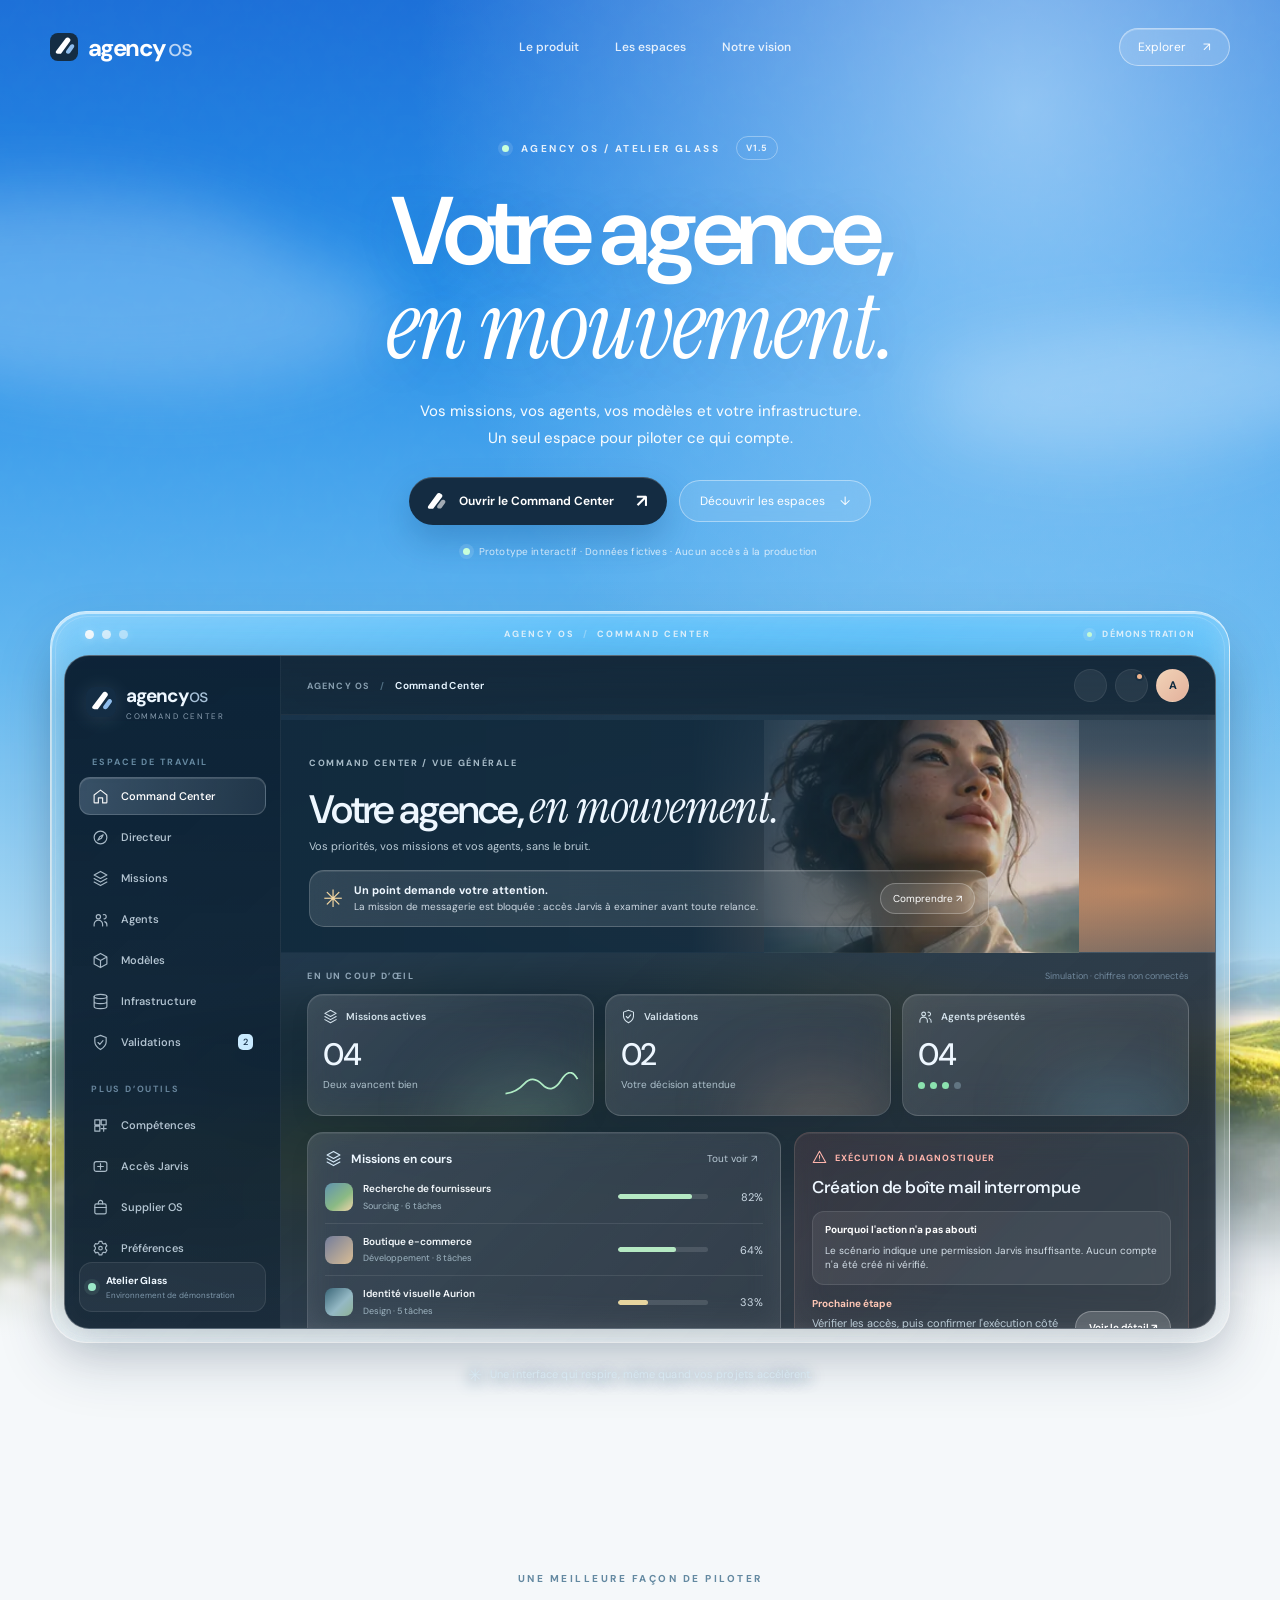
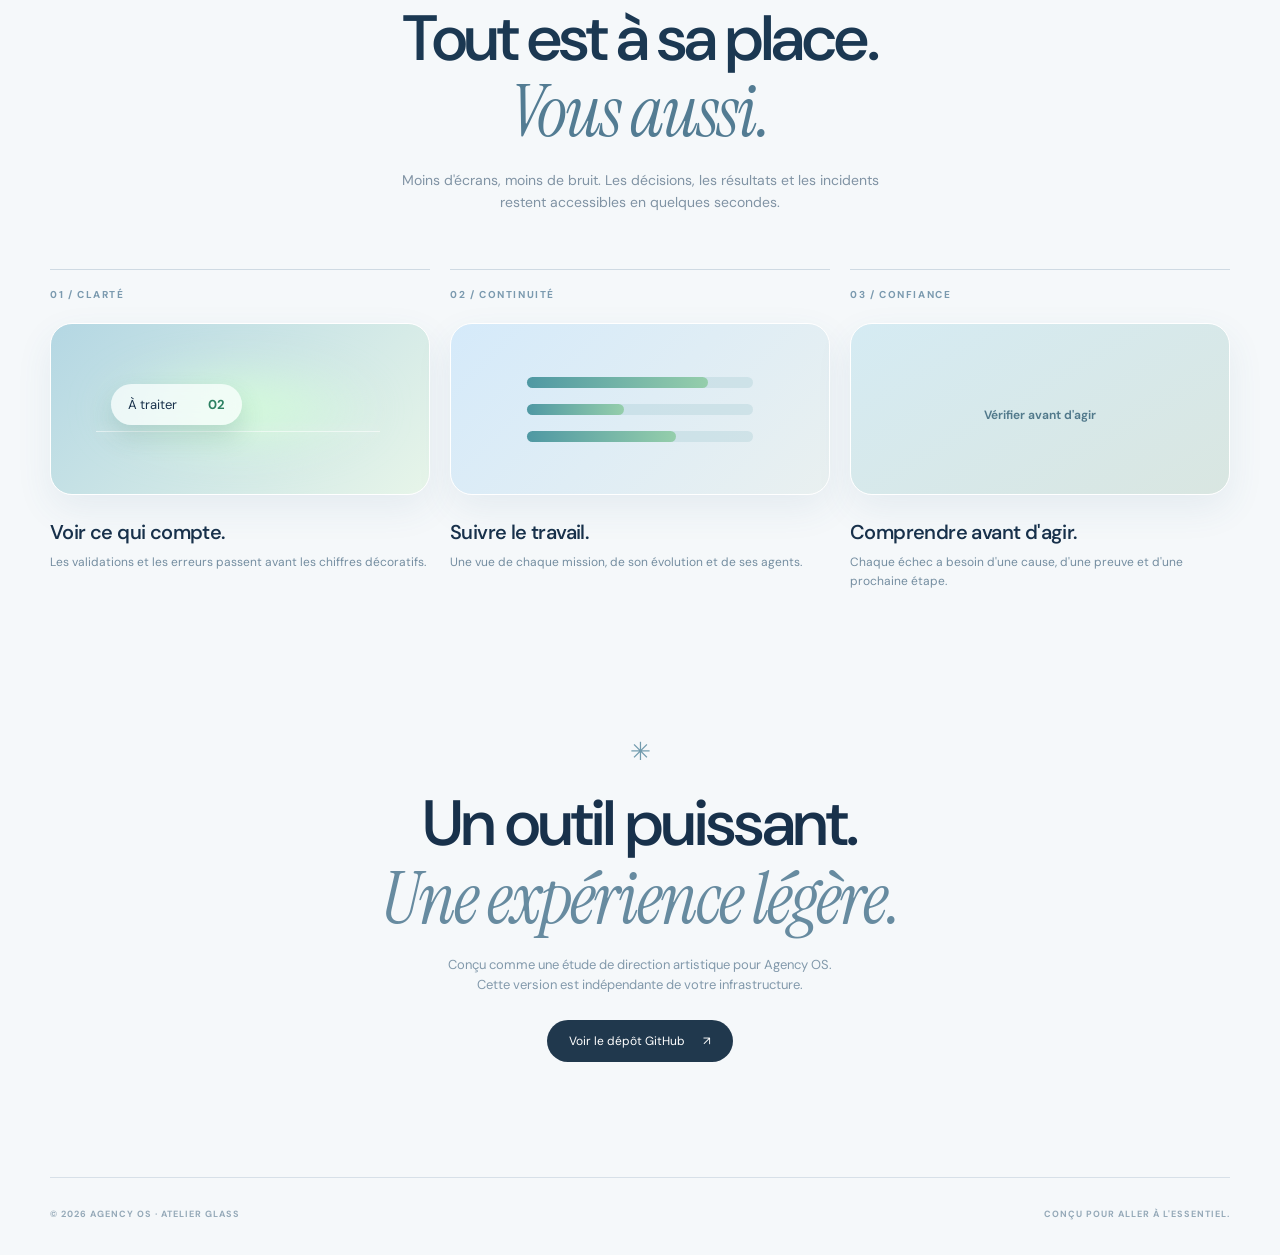
==== commit fdec99ae: "feat(ui): ship Agency OS Atelier Glass V1.5 interactive landscape Command Center" ====
--- a/index.html
+++ b/index.html
@@ -1,93 +1,62 @@
 <!doctype html>
 <html lang="fr">
 <head>
-  <meta charset="utf-8" />
-  <meta name="viewport" content="width=device-width, initial-scale=1" />
-  <meta name="theme-color" content="#e9edf4" />
-  <meta name="description" content="Agency OS — A fluid, considered space to orchestrate intelligent work." />
-  <title>Agency OS — Everything in motion.</title>
-  <link rel="icon" type="image/svg+xml" href="favicon.svg" />
-  <link rel="stylesheet" href="styles.css" />
-  <script src="app.js" defer></script>
+  <meta charset="utf-8">
+  <meta name="viewport" content="width=device-width,initial-scale=1,viewport-fit=cover">
+  <meta name="description" content="Agency OS — Atelier Glass, une expérience de démonstration immersive pour piloter une agence d'agents IA.">
+  <meta name="theme-color" content="#328de6">
+  <title>Agency OS · Votre agence, en mouvement</title>
+  <link rel="icon" href="favicon.svg" type="image/svg+xml">
+  <link rel="preload" href="assets/meadow.webp" as="image" type="image/webp">
+  <link rel="stylesheet" href="styles.css">
+  <script defer src="app.js"></script>
 </head>
-<body data-theme="pearl">
-  <svg class="svg-defs" aria-hidden="true" xmlns="http://www.w3.org/2000/svg">
-    <symbol id="i-grid" viewBox="0 0 24 24"><rect x="3" y="3" width="7" height="7" rx="2"/><rect x="14" y="3" width="7" height="7" rx="2"/><rect x="3" y="14" width="7" height="7" rx="2"/><rect x="14" y="14" width="7" height="7" rx="2"/></symbol>
-    <symbol id="i-orbit" viewBox="0 0 24 24"><ellipse cx="12" cy="12" rx="10" ry="4.5" transform="rotate(-35 12 12)"/><ellipse cx="12" cy="12" rx="10" ry="4.5" transform="rotate(35 12 12)"/><circle cx="12" cy="12" r="1.6" fill="currentColor" stroke="none"/></symbol>
-    <symbol id="i-layers" viewBox="0 0 24 24"><rect x="3" y="3" width="18" height="18" rx="4"/><path d="M3 9h18M9 9v12"/></symbol>
-    <symbol id="i-sparkles" viewBox="0 0 24 24"><path d="m12 2 1.8 6.2L20 10l-6.2 1.8L12 18l-1.8-6.2L4 10l6.2-1.8L12 2ZM19 17l.8 2.2L22 20l-2.2.8L19 23l-.8-2.2L16 20l2.2-.8L19 17Z"/></symbol>
-    <symbol id="i-activity" viewBox="0 0 24 24"><path d="M3 12h4l3-7 4 14 3-7h4"/></symbol>
-    <symbol id="i-box" viewBox="0 0 24 24"><rect x="3" y="4" width="18" height="16" rx="4"/><path d="M3 10h18M10 10v10"/></symbol>
-    <symbol id="i-settings" viewBox="0 0 24 24"><circle cx="12" cy="12" r="3"/><path d="M10 2h4l.7 2.5 2.1.9 2.3-1.2 2.8 2.8-1.2 2.3.9 2.1 2.4.6v4l-2.4.7-.9 2.1 1.2 2.3-2.8 2.8-2.3-1.2-2.1.9L14 24h-4l-.7-2.5-2.1-.9-2.3 1.2-2.8-2.8 1.2-2.3-.9-2.1L0 14v-4l2.4-.7.9-2.1L2.1 4.9l2.8-2.8 2.3 1.2 2.1-.9L10 2Z" transform="translate(2 1) scale(.83)"/></symbol>
-    <symbol id="i-search" viewBox="0 0 24 24"><circle cx="10.8" cy="10.8" r="6.8"/><path d="m16 16 5 5"/></symbol>
-    <symbol id="i-plus" viewBox="0 0 24 24"><path d="M12 5v14M5 12h14"/></symbol>
-    <symbol id="i-arrow" viewBox="0 0 24 24"><path d="M5 12h14m-7-7 7 7-7 7"/></symbol>
-    <symbol id="i-chevron" viewBox="0 0 24 24"><path d="m6 9 6 6 6-6"/></symbol>
-    <symbol id="i-moon" viewBox="0 0 24 24"><path d="M20 15.5A8.5 8.5 0 0 1 8.5 4 8.5 8.5 0 1 0 20 15.5Z"/></symbol>
-    <symbol id="i-sun" viewBox="0 0 24 24"><circle cx="12" cy="12" r="4"/><path d="M12 2v2m0 16v2M4.9 4.9l1.4 1.4m11.4 11.4 1.4 1.4M2 12h2m16 0h2M4.9 19.1l1.4-1.4M17.7 6.3l1.4-1.4"/></symbol>
-    <symbol id="i-bell" viewBox="0 0 24 24"><path d="M18 8a6 6 0 0 0-12 0c0 7-3 7-3 9h18c0-2-3-2-3-9ZM10 21h4"/></symbol>
-    <symbol id="i-check" viewBox="0 0 24 24"><path d="m5 12 4.5 4.5L19 7"/></symbol>
-    <symbol id="i-close" viewBox="0 0 24 24"><path d="M5 5 19 19M19 5 5 19"/></symbol>
-    <symbol id="i-play" viewBox="0 0 24 24"><path d="m8 5 11 7-11 7V5Z"/></symbol>
-    <symbol id="i-pause" viewBox="0 0 24 24"><path d="M8 5v14M16 5v14"/></symbol>
-    <symbol id="i-sliders" viewBox="0 0 24 24"><path d="M4 7h16M4 17h16"/><circle cx="9" cy="7" r="3" fill="var(--surface-solid)"/><circle cx="16" cy="17" r="3" fill="var(--surface-solid)"/></symbol>
-    <symbol id="i-cpu" viewBox="0 0 24 24"><rect x="5" y="5" width="14" height="14" rx="3"/><rect x="9" y="9" width="6" height="6" rx="1"/><path d="M9 1v4m6-4v4M9 19v4m6-4v-4M1 9h4m-4 6h4m14-6h4m-4 6h4"/></symbol>
-    <symbol id="i-send" viewBox="0 0 24 24"><path d="m3 11 18-8-8 18-2.7-7.3L3 11Zm7.3 2.7L21 3"/></symbol>
-  </svg>
-  <div class="ambient ambient-a" aria-hidden="true"></div><div class="ambient ambient-b" aria-hidden="true"></div><div class="ambient ambient-c" aria-hidden="true"></div><div class="grain" aria-hidden="true"></div>
-  <a href="#main" class="skip-link">Aller au contenu</a>
-  <div class="app-shell">
-    <aside class="sidebar glass" aria-label="Navigation principale">
-      <a class="brand" href="#overview" data-route="overview" aria-label="Agency OS, accueil"><span class="brand-icon"><span></span><span></span><span></span></span><span class="brand-word">agency<span class="brand-dot">.</span><small>OPERATING SYSTEM</small></span></a>
-      <div class="workspace-switch"><span class="workspace-avatar">A</span><span class="workspace-name"><b>Aurion Studio</b><small>Espace personnel</small></span><svg class="icon"><use href="#i-chevron"/></svg></div>
-      <div class="nav-label">WORKSPACE</div>
-      <nav class="sidebar-nav" id="navigation">
-        <a href="#overview" class="nav-link active" data-route="overview"><svg class="icon"><use href="#i-grid"/></svg><span>Vue d'ensemble</span></a>
-        <a href="#agents" class="nav-link" data-route="agents"><svg class="icon"><use href="#i-orbit"/></svg><span>Mes agents</span><em>6</em></a>
-        <a href="#missions" class="nav-link" data-route="missions"><svg class="icon"><use href="#i-layers"/></svg><span>Missions</span></a>
-        <a href="#models" class="nav-link" data-route="models"><svg class="icon"><use href="#i-sparkles"/></svg><span>Modèles IA</span></a>
-      </nav>
-      <div class="nav-label tools-label">EXPLORE</div>
-      <nav class="sidebar-nav">
-        <a href="#infrastructure" class="nav-link" data-route="infrastructure"><svg class="icon"><use href="#i-activity"/></svg><span>Infrastructure</span></a>
-        <a href="#studio" class="nav-link" data-route="studio"><svg class="icon"><use href="#i-box"/></svg><span>Design studio</span></a>
-        <a href="#settings" class="nav-link" data-route="settings"><svg class="icon"><use href="#i-settings"/></svg><span>Préférences</span></a>
-      </nav>
-      <div class="sidebar-fill"></div>
-      <div class="sidebar-bottom">
-        <div class="side-status"><span class="pulse-dot"></span><span><strong>Workspace en ligne</strong><small>Mode démonstration</small></span><span class="side-online">●</span></div>
-        <div class="sidebar-user"><div class="user-avatar">R</div><div><strong>Mon espace</strong><small>Administrateur</small></div><svg class="icon"><use href="#i-chevron"/></svg></div>
+<body data-atmosphere="day">
+  <a class="skip-link" href="#workstation">Accéder au Command Center</a>
+  <div class="scenery" aria-hidden="true"><div class="sky-grain"></div><div class="cloud cloud-one"></div><div class="cloud cloud-two"></div><div class="landscape"></div><div class="scenery-haze"></div></div>
+
+  <header class="site-header shell-width">
+    <a class="site-brand" href="#top" aria-label="Agency OS, retour en haut"><img src="favicon.svg" alt="" width="30" height="30"><span>agency<span class="brand-light">os</span></span></a>
+    <nav class="site-nav" aria-label="Navigation du site"><a href="#workstation">Le produit</a><a href="#features">Les espaces</a><a href="#about">Notre vision</a></nav>
+    <a href="#workstation" class="header-pill">Explorer <span aria-hidden="true">↗</span></a>
+  </header>
+
+  <main id="top">
+    <section class="hero shell-width" aria-labelledby="hero-heading">
+      <div class="hero-eyebrow"><span class="eyebrow-dot"></span> AGENCY OS / ATELIER GLASS <span class="hero-version">V1.5</span></div>
+      <h1 id="hero-heading">Votre agence,<br><em>en mouvement.</em></h1>
+      <p class="hero-description">Vos missions, vos agents, vos modèles et votre infrastructure.<br class="desktop-only"> Un seul espace pour piloter ce qui compte.</p>
+      <div class="hero-actions"><a class="cta-main" href="#workstation"><span class="cta-mark" aria-hidden="true"><svg viewBox="0 0 28 28"><path d="M5.2 20.6 16.8 4.8c.8-1.1 2.4-1.4 3.5-.6l2 1.3c1.2.8 1.5 2.2.7 3.4L11.6 24H7.5c-2 0-3.3-1.8-2.3-3.4Z" fill="currentColor"/><path d="m17.2 19.7 4.7-6.4c.8-1.1 2.5-1.4 3.7-.5l.6.4c1.2.8 1.4 2.3.6 3.4l-4.3 5.9c-.6.8-1.5 1.2-2.5 1.2h-1.1c-2 0-2.9-2.3-1.7-4Z" fill="currentColor" opacity=".6"/></svg></span> Ouvrir le Command Center <span class="arrow">↗</span></a><a href="#features" class="cta-subtle">Découvrir les espaces <span aria-hidden="true">↓</span></a></div>
+      <p class="hero-footnote"><span class="tiny-signal"></span> Prototype interactif · Données fictives · Aucun accès à la production</p>
+    </section>
+
+    <section class="workstation-wrap shell-width" id="workstation" aria-label="Application Command Center interactive">
+      <div class="window-outer">
+        <div class="window-chrome"><div class="traffic" aria-hidden="true"><span></span><span></span><span></span></div><span class="chrome-name">AGENCY OS <span>/</span> COMMAND CENTER</span><span class="chrome-tag"><span class="tiny-signal"></span> DÉMONSTRATION</span></div>
+        <div class="window-inner" id="window-app">
+          <aside class="app-sidebar" id="sidebar" aria-label="Espaces de l'application">
+            <div class="app-brand"><img src="favicon.svg" alt="" width="30" height="30"><div><strong>agency<span>os</span></strong><small>COMMAND CENTER</small></div></div>
+            <div class="sidebar-caption">ESPACE DE TRAVAIL</div>
+            <nav class="app-menu" id="app-navigation" aria-label="Navigation du Command Center"></nav>
+            <div class="sidebar-lower"><div class="sidebar-environment"><span class="env-spot"></span><div><strong>Atelier Glass</strong><small>Environnement de démonstration</small></div></div><button class="sidebar-settings" data-nav="settings" type="button" aria-label="Ouvrir les préférences"><span data-icon="settings"></span></button></div>
+          </aside>
+          <div class="app-main">
+            <div class="app-topbar"><button type="button" class="mobile-menu-btn" id="mobile-menu" aria-label="Afficher la navigation"><span data-icon="menu"></span></button><span class="app-crumb">AGENCY OS <span class="crumb-separator">/</span> <b id="crumb-current">Command Center</b></span><div class="app-tools"><button type="button" class="tool-button" id="command-open" aria-label="Recherche, raccourci contrôle K"><span data-icon="search"></span></button><button type="button" class="tool-button" id="notification-open" aria-label="Ouvrir les notifications"><span data-icon="bell"></span><span class="notification-dot"></span></button><button type="button" class="profile-button" id="profile-open" aria-label="Informations du prototype">A</button></div></div>
+            <div class="app-page" id="app-page" aria-live="polite"></div>
+          </div>
+        </div>
       </div>
-    </aside>
+      <p class="under-window"><span class="under-star">✳</span> Une interface qui respire, même quand vos projets accélèrent.</p>
+    </section>
 
-    <div class="main-column">
-      <header class="topbar glass">
-        <div class="crumb"><span>Workspace</span><span class="crumb-divider">/</span><strong id="crumb-title">Vue d'ensemble</strong></div>
-        <div class="header-actions"><span class="demo-flag"><span class="pulse-dot"></span> Démonstration</span><button class="icon-btn search-trigger" id="search-btn" aria-label="Rechercher"><svg class="icon"><use href="#i-search"/></svg><span class="shortcut">⌘ K</span></button><button class="icon-btn" id="theme-toggle" aria-label="Changer de thème"><svg class="icon"><use href="#i-moon"/></svg></button><button class="icon-btn bell-btn" id="alerts-btn" aria-label="Afficher les notifications"><svg class="icon"><use href="#i-bell"/></svg><i></i></button></div>
-      </header>
-      <main id="main">
-        <section id="page-overview" class="page active" data-page="overview">
-          <div class="hero in-view"><div class="hero-copy"><div class="eyebrow"><span class="star-glyph">✳</span> AGENCY INTELLIGENCE <span class="eyebrow-line"></span> V 0.1</div><h1>Everything<br><span class="soft-italic">in motion.</span></h1><p>Un espace pensé pour laisser vos idées prendre vie.<br>Vos agents, vos projets, votre univers — en parfaite harmonie.</p><div class="hero-actions"><button class="btn btn-primary" data-action="new-mission"><svg class="icon"><use href="#i-plus"/></svg>Nouvelle mission</button><button class="btn btn-soft" data-route="agents">Explorer mes agents <svg class="icon"><use href="#i-arrow"/></svg></button></div><div class="hero-foot"><span class="pulse-dot"></span> Votre studio est prêt à créer <span class="small-dash"></span> 09 NOV. 2026</div></div><div class="hero-art" aria-hidden="true"><div class="halo halo-one"></div><div class="halo halo-two"></div><div class="glass-orb"><div class="orb-back"></div><div class="orb-inner"></div><div class="orb-highlight"></div><div class="orb-ring"></div></div><div class="art-caption"><span>AGENCY OS</span><b>Where intelligence flows.</b></div><div class="art-shine"></div></div></div>
-          <div class="section-header metrics-heading"><div><span class="section-kicker">01 / PULSE</span><h2>Le pouls de votre studio<span class="title-period">.</span></h2></div><span class="micro-description">Données d'illustration <span class="tiny-flower">✻</span></span></div>
-          <div class="metrics-row"><article class="metric-card"><div class="metric-top">Agents actifs <span class="mini-icon">✧</span></div><div class="metric-number">06 <span class="metric-up">↗ 2</span></div><div class="metric-footer"><span class="sparkline"><svg viewBox="0 0 120 24"><path d="M0 20 Q12 21 18 13 T35 13 T55 8 T75 15 T96 7 T120 2"/></svg></span><span>En activité</span></div></article><article class="metric-card"><div class="metric-top">Missions en cours <span class="mini-icon">◷</span></div><div class="metric-number" id="metric-missions">12 <span class="metric-sub">/ 18</span></div><div class="metric-footer"><div class="thin-progress"><span style="width:67%"></span></div><span>67% de progression</span></div></article><article class="metric-card"><div class="metric-top">Taux de réussite <span class="mini-icon">✳</span></div><div class="metric-number">98<span class="metric-suffix">.4%</span></div><div class="metric-footer"><span class="sparkline blue"><svg viewBox="0 0 120 24"><path d="M0 17 Q8 5 20 12 T39 7 T60 13 T83 5 T100 8 T120 3"/></svg></span><span>7 derniers jours</span></div></article><article class="metric-card"><div class="metric-top">Budget simulé <span class="mini-icon">↗</span></div><div class="metric-number">24<span class="metric-suffix">,80 €</span></div><div class="metric-footer"><div class="thin-progress peach"><span style="width:25%"></span></div><span>sur 100 €</span></div></article></div>
-          <div class="section-header bento-heading"><div><span class="section-kicker">02 / LIVE SYSTEM</span><h2>Votre intelligence, en mouvement<span class="title-period">.</span></h2></div><button class="quiet-link" data-route="agents">Tous les agents <svg class="icon"><use href="#i-arrow"/></svg></button></div>
-          <div class="bento-grid"><article class="constellation-panel"><div class="panel-head"><div><span class="panel-overline">A LIVE ECOSYSTEM</span><h3>Agent constellation</h3></div><span class="dark-pill"><span class="pulse-dot"></span> En ligne</span></div><div class="constellation-canvas"><svg id="network-svg" viewBox="0 0 620 300" role="img" aria-label="Carte interactive des six agents et de leur orchestrateur"><defs><linearGradient id="network-line"><stop stop-color="#A3D9F0"/><stop offset="1" stop-color="#D9B4F4"/></linearGradient><radialGradient id="network-core"><stop stop-color="#ffffff"/><stop offset=".28" stop-color="#c7e8fa"/><stop offset=".7" stop-color="#90b9e1"/><stop offset="1" stop-color="#6a80b8"/></radialGradient></defs><g class="net-grid"><path d="M0 60H620M0 120H620M0 180H620M0 240H620M100 0V300M200 0V300M300 0V300M400 0V300M500 0V300M600 0V300"/></g><g class="network-edges"><path d="M305 150 148 78M305 150 466 67M305 150 520 180M305 150 421 252M305 150 179 257M305 150 88 177"/></g><circle class="network-pulse" cx="305" cy="150" r="72"/><circle class="network-pulse second" cx="305" cy="150" r="103"/><g class="network-node central" data-agent="director"><circle cx="305" cy="150" r="33" fill="url(#network-core)"/><text x="305" y="155" text-anchor="middle">✳</text><text class="node-label" x="305" y="202" text-anchor="middle">DIRECTOR</text></g><g class="network-node" data-agent="research"><circle cx="148" cy="78" r="15"/><text x="148" y="83" text-anchor="middle">◈</text><text class="node-label" x="148" y="110" text-anchor="middle">Research</text></g><g class="network-node violet" data-agent="design"><circle cx="466" cy="67" r="15"/><text x="466" y="72" text-anchor="middle">✦</text><text class="node-label" x="466" y="99" text-anchor="middle">Design</text></g><g class="network-node" data-agent="dev"><circle cx="520" cy="180" r="15"/><text x="520" y="185" text-anchor="middle">⌘</text><text class="node-label" x="520" y="212" text-anchor="middle">Builder</text></g><g class="network-node violet" data-agent="quality"><circle cx="421" cy="252" r="15"/><text x="421" y="257" text-anchor="middle">✓</text><text class="node-label" x="421" y="283" text-anchor="middle">Quality</text></g><g class="network-node" data-agent="automation"><circle cx="179" cy="257" r="15"/><text x="179" y="262" text-anchor="middle">↗</text><text class="node-label" x="179" y="287" text-anchor="middle">Automation</text></g><g class="network-node violet" data-agent="ops"><circle cx="88" cy="177" r="15"/><text x="88" y="182" text-anchor="middle">◇</text><text class="node-label" x="88" y="209" text-anchor="middle">Ops</text></g></svg></div><div class="constellation-bottom"><div class="network-legend"><span><i class="legend-blue"></i>6 agents connectés</span><span><i class="legend-purple"></i>1 orchestrateur</span></div><button class="light-glass-btn" id="network-details">Voir les détails <svg class="icon"><use href="#i-arrow"/></svg></button></div></article><article class="activity-panel panel-light"><div class="panel-head"><div><span class="panel-overline light-overline">CURRENT MOMENT</span><h3>En ce moment <span class="live-indicator"></span></h3></div><button class="dots-btn" id="activity-more" aria-label="Afficher les missions">···</button></div><div class="activity-timeline" id="activity-list"></div><div class="activity-footer"><span>Activité illustrative</span><button class="quiet-link" data-route="missions">Voir tout <svg class="icon"><use href="#i-arrow"/></svg></button></div></article></div>
-          <div class="section-header end-heading"><div><span class="section-kicker">03 / CREATION</span><h2>L'idée est le point de départ<span class="title-period">.</span></h2></div></div>
-          <div class="creation-panel"><div class="creation-icon">✳</div><div class="creation-copy"><h3>Et si on créait quelque chose ?</h3><p>Une intuition suffit. Vos agents s'occupent du reste.</p></div><button class="btn btn-primary" data-action="new-mission">Lancer une idée <svg class="icon"><use href="#i-arrow"/></svg></button></div>
-          <footer class="footer"><span>Agency OS <b>✳</b> Crafted to feel alive.</span><span>Concept UI · Données de démonstration · 2026</span></footer>
-        </section>
+    <section class="features shell-width" id="features"><div class="section-heading"><span>UNE MEILLEURE FAÇON DE PILOTER</span><h2>Tout est à sa place.<br><em>Vous aussi.</em></h2><p>Moins d'écrans, moins de bruit. Les décisions, les résultats et les incidents restent accessibles en quelques secondes.</p></div><div class="feature-grid"><article><div class="feature-num">01 / CLARTÉ</div><div class="feature-visual visual-one"><span class="visual-light"></span><span class="visual-line"></span><span class="visual-pill">À traiter <b>02</b></span></div><h3>Voir ce qui compte.</h3><p>Les validations et les erreurs passent avant les chiffres décoratifs.</p></article><article><div class="feature-num">02 / CONTINUITÉ</div><div class="feature-visual visual-two"><span class="visual-progress"><i></i></span><span class="visual-progress short"><i></i></span><span class="visual-progress medium"><i></i></span></div><h3>Suivre le travail.</h3><p>Une vue de chaque mission, de son évolution et de ses agents.</p></article><article><div class="feature-num">03 / CONFIANCE</div><div class="feature-visual visual-three"><span data-icon="shield"></span><span class="visual-caption">Vérifier avant d'agir</span></div><h3>Comprendre avant d'agir.</h3><p>Chaque échec a besoin d'une cause, d'une preuve et d'une prochaine étape.</p></article></div></section>
+    <section class="closing shell-width" id="about"><span class="closing-symbol" aria-hidden="true">✳</span><h2>Un outil puissant.<br><em>Une expérience légère.</em></h2><p>Conçu comme une étude de direction artistique pour Agency OS. Cette version est indépendante de votre infrastructure.</p><a class="closing-link" href="https://github.com/RAYAN-DOB/app-agency-os-uxuipromax" target="_blank" rel="noopener noreferrer">Voir le dépôt GitHub <span aria-hidden="true">↗</span></a></section>
+  </main>
+  <footer class="site-footer shell-width"><span>© 2026 AGENCY OS · ATELIER GLASS</span><span>CONÇU POUR ALLER À L'ESSENTIEL.</span></footer>
 
-        <section id="page-agents" class="page secondary-page" data-page="agents"><div class="inner-heading"><span class="section-kicker">YOUR INTELLIGENCE</span><h1>Des talents, <i>ensemble.</i></h1><p>Une équipe d'agents spécialisés, reliés par une seule intention.</p></div><div class="inner-tools"><span id="agent-count">6 agents disponibles</span><button class="btn btn-soft" id="filter-agents"><svg class="icon"><use href="#i-sliders"/></svg> Tous les agents</button></div><div class="agents-grid" id="agents-grid"></div></section>
-        <section id="page-missions" class="page secondary-page" data-page="missions"><div class="inner-heading"><span class="section-kicker">FROM THOUGHT TO ACTION</span><h1>Chaque idée <i>avance.</i></h1><p>Une vue claire de tout ce que votre studio construit.</p></div><div class="inner-tools"><span id="missions-count">Missions de démonstration</span><button class="btn btn-primary" data-action="new-mission"><svg class="icon"><use href="#i-plus"/></svg> Nouvelle mission</button></div><div class="missions-board" id="missions-board"></div></section>
-        <section id="page-models" class="page secondary-page" data-page="models"><div class="inner-heading"><span class="section-kicker">THE ENGINE BEHIND IDEAS</span><h1>Le bon esprit, <i>au bon moment.</i></h1><p>Une vitrine des modèles que votre orchestrateur pourrait utiliser.</p></div><div class="models-grid" id="models-grid"></div><p class="inline-disclaimer">Aucune connexion API active : noms et états présentés à titre d'exemple.</p></section>
-        <section id="page-infrastructure" class="page secondary-page" data-page="infrastructure"><div class="inner-heading"><span class="section-kicker">THE QUIET BACKBONE</span><h1>Sous la surface, <i>tout circule.</i></h1><p>Une représentation conceptuelle de votre écosystème Proxmox et de vos services.</p></div><div class="infra-grid" id="infra-grid"></div><p class="inline-disclaimer">États fictifs. Aucun serveur réel n'est interrogé depuis cette interface.</p></section>
-        <section id="page-studio" class="page secondary-page" data-page="studio"><div class="inner-heading"><span class="section-kicker">DESIGN LABORATORY</span><h1>Choisir une <i>atmosphère.</i></h1><p>Trois interprétations du même espace. Cliquez pour changer d'univers, instantanément.</p></div><div class="themes-grid" id="themes-grid"><button class="theme-card selected" data-set-theme="pearl"><span class="theme-preview pearl-preview"><span></span><i></i><b></b></span><strong>Pearl light</strong><small>Lumineux · aérien · solaire</small></button><button class="theme-card" data-set-theme="midnight"><span class="theme-preview midnight-preview"><span></span><i></i><b></b></span><strong>Midnight glass</strong><small>Profond · cinématique · vibrant</small></button><button class="theme-card" data-set-theme="aurora"><span class="theme-preview aurora-preview"><span></span><i></i><b></b></span><strong>Soft aurora</strong><small>Pastel · onirique · fluide</small></button></div><div class="studio-note"><span class="creation-icon">✧</span><div><strong>La matière doit servir l'intention.</strong><p>Verre pour les contrôles, typographie pour les idées et mouvement pour le retour d'information. Pas d'effet gratuit.</p></div></div></section>
-        <section id="page-settings" class="page secondary-page" data-page="settings"><div class="inner-heading"><span class="section-kicker">MAKE IT YOURS</span><h1>À votre <i>rythme.</i></h1><p>Choisissez le niveau de mouvement et l'atmosphère qui vous ressemblent.</p></div><div class="settings-panel"><div class="setting-row"><div><strong>Thème de l'interface</strong><p>Choisir un univers visuel</p></div><select id="theme-select" aria-label="Thème"><option value="pearl">Pearl light</option><option value="midnight">Midnight glass</option><option value="aurora">Soft aurora</option></select></div><div class="setting-row"><div><strong>Animations d'ambiance</strong><p>Faire respirer les formes et les surfaces</p></div><button class="switch on" id="motion-switch" role="switch" aria-checked="true" aria-label="Animations d'ambiance"><span></span></button></div><div class="setting-row"><div><strong>Mode démonstration</strong><p>Les données affichées ne viennent pas de vos serveurs</p></div><span class="demo-tag">Activé</span></div></div></section>
-      </main>
-    </div>
-  </div>
-  <div id="modal-backdrop" class="modal-backdrop" hidden><div class="dialog glass" role="dialog" aria-modal="true" aria-labelledby="dialog-title"><button id="modal-close" class="dialog-close" aria-label="Fermer"><svg class="icon"><use href="#i-close"/></svg></button><div class="dialog-icon">✳</div><span class="section-kicker">A NEW BEGINNING</span><h2 id="dialog-title">Une idée à faire grandir.</h2><p>Décrivez votre mission. Elle sera ajoutée à cet espace de démonstration, sans envoyer de données à un serveur.</p><form id="mission-form"><label for="mission-title">Nom de la mission</label><input id="mission-title" name="title" placeholder="Ex. Créer le site de ma nouvelle marque" required minlength="3" maxlength="100" autocomplete="off"/><label for="mission-notes">Quelques détails (facultatif)</label><textarea id="mission-notes" name="notes" rows="3" maxlength="500" placeholder="L'univers, les objectifs, les idées..."></textarea><div class="dialog-actions"><button type="button" class="btn btn-soft" id="modal-cancel">Annuler</button><button type="submit" class="btn btn-primary">Créer la mission <svg class="icon"><use href="#i-arrow"/></svg></button></div></form></div></div>
-  <div id="command-backdrop" class="modal-backdrop command-backdrop" hidden><div class="command-panel glass" role="dialog" aria-modal="true" aria-label="Recherche rapide"><div class="command-search"><svg class="icon"><use href="#i-search"/></svg><input id="command-input" placeholder="Rechercher une page ou une action..." autocomplete="off"/><kbd>ESC</kbd></div><div id="command-results" class="command-results"></div><div class="command-foot">Naviguer avec ↑ ↓ · Entrée pour ouvrir</div></div></div>
-  <div id="toast" class="toast glass" role="status" aria-live="polite"></div>
+  <div class="modal-backdrop" id="modal-backdrop" hidden></div>
+  <section class="dialog" id="dialog" role="dialog" aria-modal="true" aria-label="Détails" hidden></section>
+  <section class="command-palette" id="command-palette" role="dialog" aria-modal="true" aria-label="Recherche et navigation" hidden><div class="command-input-row"><span data-icon="search"></span><input id="command-input" type="search" placeholder="Rechercher un espace, une mission…" autocomplete="off" aria-label="Rechercher"><kbd>ESC</kbd></div><div id="command-results" class="command-results"></div><div class="command-tip">↑ ↓ pour naviguer · Entrée pour ouvrir</div></section>
+  <div class="toast" id="toast" role="status" aria-live="polite"></div>
 </body>
 </html>
--- a/styles.css
+++ b/styles.css
@@ -1,18 +1,20 @@
-@import url('https://fonts.googleapis.com/css2?family=DM+Sans:wght@400;500;600;700&family=Manrope:wght@400;500;600;700;800&display=swap');
-:root {color-scheme:light;--font:'Manrope','DM Sans',-apple-system,BlinkMacSystemFont,'Segoe UI',sans-serif;--text:#232b3b;--text-muted:#8190a0;--text-soft:#9ba7b5;--background:#e9edf4;--surface:rgba(255,255,255,.53);--surface-strong:rgba(255,255,255,.72);--surface-solid:#fff;--stroke:rgba(255,255,255,.78);--stroke-weak:rgba(46,63,84,.075);--shadow:0 20px 70px rgba(63,77,114,.07);--accent:#5d77c7;--accent-soft:#e9eafd;--button:#252f43;--button-text:#fff;--orb-a:#fce3ec;--orb-b:#c9dafa;--orb-c:#c9eee8;--glass-blur:24px}
-* {box-sizing:border-box} html {scroll-behavior:smooth} body {margin:0;min-height:100vh;font-family:var(--font);-webkit-font-smoothing:antialiased;color:var(--text);background:var(--background);transition:background .55s,color .5s;overflow-x:hidden} button,input,select,textarea {font:inherit} button {cursor:pointer} button, a {-webkit-tap-highlight-color:transparent} a {text-decoration:none;color:inherit} button:focus-visible,a:focus-visible,input:focus-visible,select:focus-visible,textarea:focus-visible {outline:3px solid #899ee9;outline-offset:3px} svg {display:block} .svg-defs{position:absolute;width:0;height:0;overflow:hidden}.icon{width:19px;height:19px;stroke:currentColor;stroke-width:1.7;stroke-linecap:round;stroke-linejoin:round;fill:none;flex-shrink:0}.skip-link{position:fixed;z-index:9999;left:14px;top:-60px;background:#fff;padding:12px;border-radius:8px}.skip-link:focus{top:12px}
-.ambient{position:fixed;z-index:-2;pointer-events:none;filter:blur(50px);opacity:.72;transition:background .6s;will-change:transform}.ambient-a{top:-32%;right:-8%;width:70vw;height:80vh;border-radius:60%;background:radial-gradient(circle,#c5d5f6 0%,#dedbed 45%,transparent 72%);animation:floatAmbient 21s ease-in-out infinite alternate}.ambient-b{top:29%;left:-18%;width:70vw;height:75vh;border-radius:50%;background:radial-gradient(circle,#f5e0d9 0%,#e8e8f2 42%,transparent 71%);animation:floatAmbient 26s ease-in-out infinite alternate-reverse}.ambient-c{bottom:-50%;right:-12%;width:70vw;height:80vh;border-radius:50%;background:radial-gradient(circle,#d9efed 0%,transparent 72%);animation:floatAmbient 24s ease-in-out infinite alternate}.grain {position:fixed;inset:0;pointer-events:none;z-index:10;opacity:.11;background-image:url("data:image/svg+xml,%3Csvg viewBox='0 0 180 180' xmlns='http://www.w3.org/2000/svg'%3E%3Cfilter id='n'%3E%3CfeTurbulence type='fractalNoise' baseFrequency='.7' numOctaves='3' stitchTiles='stitch'/%3E%3C/filter%3E%3Crect width='100%25' height='100%25' filter='url(%23n)' opacity='.12'/%3E%3C/svg%3E")}
-.glass{background:var(--surface);border:1px solid var(--stroke);box-shadow:var(--shadow),inset 0 1px 0 rgba(255,255,255,.43);-webkit-backdrop-filter:blur(var(--glass-blur)) saturate(145%);backdrop-filter:blur(var(--glass-blur)) saturate(145%)}.app-shell{max-width:1750px;margin:auto;display:grid;grid-template-columns:254px minmax(0,1fr);gap:28px;padding:25px 31px 35px;min-height:100vh}.sidebar{height:calc(100vh - 50px);min-height:700px;position:sticky;top:25px;border-radius:26px;display:flex;flex-direction:column;padding:29px 16px 18px;overflow:hidden}.brand{display:flex;align-items:center;gap:11px;margin:1px 10px 35px}.brand-icon{width:34px;height:34px;position:relative;border-radius:12px;background:linear-gradient(145deg,#4a5875,#26334b);box-shadow:0 7px 13px rgba(37,49,73,.18)}.brand-icon span{position:absolute;display:block;border-radius:7px;background:linear-gradient(160deg,white,#bbd1ff)}.brand-icon span:nth-child(1){width:15px;height:15px;left:10px;top:4px;transform:rotate(45deg)}.brand-icon span:nth-child(2){width:13px;height:13px;left:5px;top:15px;transform:rotate(45deg);opacity:.85}.brand-icon span:nth-child(3){width:13px;height:13px;left:16px;top:15px;transform:rotate(45deg);opacity:.66}.brand-word{font-size:22px;font-weight:800;letter-spacing:-1.7px;line-height:.9}.brand-dot{color:#718be0}.brand-word small{display:block;margin-top:7px;font-size:7.5px;font-weight:800;color:#9da7b7;letter-spacing:1.8px}.workspace-switch{display:flex;align-items:center;gap:10px;background:rgba(255,255,255,.48);border:1px solid rgba(255,255,255,.6);border-radius:15px;padding:10px;margin-bottom:31px}.workspace-avatar{display:grid;place-items:center;width:34px;height:34px;border-radius:10px;color:#fff;font-size:15px;font-weight:800;background:linear-gradient(145deg,#a2b3da,#7285ba)}.workspace-name{display:flex;flex:1;flex-direction:column;gap:2px;min-width:0}.workspace-name b{font-size:11px}.workspace-name small{font-size:9px;color:var(--text-muted)}.workspace-switch .icon{width:13px;opacity:.45}.nav-label{padding:0 18px;margin-bottom:12px;font-weight:800;color:#a7aebc;font-size:9px;letter-spacing:2px}.tools-label{margin-top:31px}.sidebar-nav{display:grid;gap:5px}.nav-link{display:flex;align-items:center;gap:12px;padding:11px 15px;border-radius:12px;color:#8190a2;font-weight:700;font-size:12px;transition:background .3s,color .3s,transform .2s}.nav-link:hover{background:rgba(255,255,255,.56);color:var(--text);transform:translateX(2px)}.nav-link.active{color:#3e506f;background:rgba(255,255,255,.8);box-shadow:0 5px 22px rgba(70,95,140,.075)}.nav-link .icon{width:17px;height:17px;stroke-width:1.7}.nav-link em{font-size:9px;font-style:normal;margin-left:auto;border-radius:5px;background:rgba(128,146,176,.14);padding:3px 6px}.sidebar-fill{flex:1}.side-status{display:flex;align-items:center;gap:10px;background:rgba(255,255,255,.45);border-radius:14px;padding:12px 10px;margin-bottom:14px}.pulse-dot{display:inline-block;flex-shrink:0;width:7px;height:7px;border-radius:50%;background:#80c5a6;box-shadow:0 0 0 4px rgba(115,191,156,.14);animation:breathe 3s ease-in-out infinite}.side-status span:nth-child(2){display:flex;flex-direction:column;gap:3px}.side-status strong,.sidebar-user strong{font-size:10px;font-weight:800}.side-status small,.sidebar-user small{font-size:9px;color:var(--text-muted)}.side-online{margin-left:auto;color:#77c2a0;font-size:10px}.sidebar-user{display:flex;align-items:center;gap:10px;padding:9px 8px 0}.user-avatar{height:35px;width:35px;border-radius:12px;display:grid;place-items:center;color:#354263;font-weight:800;background:linear-gradient(130deg,#d8dfe9,#c3cbdf);border:1px solid white}.sidebar-user>div:nth-child(2){display:flex;flex:1;flex-direction:column;gap:3px}.sidebar-user .icon{width:13px;opacity:.5}
-.main-column{min-width:0}.topbar{height:60px;border-radius:18px;padding:0 18px 0 25px;display:flex;align-items:center;justify-content:space-between;position:relative;z-index:3}.crumb{display:flex;align-items:center;gap:14px;font-size:11px;color:var(--text-muted);font-weight:700}.crumb strong{color:var(--text);font-weight:800}.crumb-divider{opacity:.38}.header-actions{display:flex;align-items:center;gap:9px}.demo-flag{display:flex;align-items:center;gap:10px;color:var(--text-muted);font-size:10px;font-weight:700;margin-right:14px}.demo-flag .pulse-dot{width:6px;height:6px}.icon-btn{border:1px solid rgba(255,255,255,.4);display:flex;justify-content:center;align-items:center;gap:12px;width:38px;height:38px;border-radius:12px;background:rgba(255,255,255,.39);color:#64728a;transition:transform .2s,background .2s}.icon-btn:hover{background:rgba(255,255,255,.75);transform:translateY(-1px)}.search-trigger{width:auto;padding:0 10px}.search-trigger .icon{width:16px}.shortcut{font-size:10px;font-weight:800;color:#a6afbd}.bell-btn{position:relative}.bell-btn i{position:absolute;top:8px;right:8px;width:5px;height:5px;border-radius:50%;background:#c69aa1}
-.page{display:none}.page.active{display:block;animation:pageIn .48s both} .hero{display:grid;grid-template-columns:minmax(400px,1fr) minmax(290px,.85fr);position:relative;min-height:394px;overflow:hidden}.hero-copy{padding:62px 0 25px 22px;position:relative;z-index:1}.eyebrow,.section-kicker{font-size:9px;font-weight:800;letter-spacing:2.25px;color:#8290a5}.eyebrow{display:flex;align-items:center;gap:12px;white-space:nowrap}.star-glyph{color:#83a0d7;font-size:17px;line-height:0}.eyebrow-line{width:27px;height:1px;background:#a5aabb}.hero h1{font-size:clamp(56px,6.4vw,95px);line-height:1.04;letter-spacing:-6.9px;font-weight:600;margin:25px 0 18px;color:#273346}.soft-italic{font-style:italic;font-weight:500;font-family:Georgia,'Times New Roman',serif;letter-spacing:-6.7px;color:#788fb8}.hero p{font-size:12px;line-height:1.95;color:#7e8d9f;font-weight:600;margin:0 0 23px}.hero-actions{display:flex;gap:12px;flex-wrap:wrap}.btn{border-radius:13px;border:1px solid transparent;display:inline-flex;align-items:center;justify-content:center;gap:10px;padding:13px 17px;font-weight:800;font-size:11px;min-height:42px;transition:transform .22s,box-shadow .22s,background .22s}.btn:hover{transform:translateY(-2px)}.btn .icon{width:15px;height:15px}.btn-primary{background:var(--button);color:var(--button-text);box-shadow:0 8px 20px rgba(37,47,67,.14)}.btn-primary:hover{box-shadow:0 13px 25px rgba(37,47,67,.23)}.btn-soft{background:rgba(255,255,255,.5);border-color:rgba(255,255,255,.75);color:#5f6c80}.btn-soft:hover{background:rgba(255,255,255,.75)}.hero-foot{display:flex;align-items:center;gap:12px;margin-top:39px;color:#9aa6b7;font-weight:800;font-size:9px;letter-spacing:.3px}.hero-foot .pulse-dot{height:6px;width:6px}.small-dash{height:1px;width:18px;background:#b0bbcb}.hero-art{position:relative;min-height:360px;display:flex;justify-content:center;align-items:center;isolation:isolate}.halo{position:absolute;width:400px;height:400px;border-radius:50%;filter:blur(20px);opacity:.73}.halo-one{background:radial-gradient(circle,#d0d4ef 0,#e4e5f0 43%,transparent 72%);animation:haloDrift 11s ease-in-out infinite alternate}.halo-two{transform:translate(65px,15px);background:radial-gradient(circle,#efdfdc 0%,transparent 67%);animation:haloDrift 13s ease-in-out infinite alternate-reverse}.glass-orb{position:relative;width:min(26vw,305px);height:min(26vw,305px);min-width:250px;min-height:250px;border-radius:50%;transform:rotate(-18deg);background:radial-gradient(circle at 30% 25%,rgba(255,255,255,.93) 0%,rgba(242,239,250,.45) 19%,rgba(181,197,224,.45) 39%,rgba(134,155,208,.78) 56%,rgba(255,255,255,.82) 75%,rgba(155,171,213,.42) 92%);box-shadow:inset 15px 17px 30px rgba(255,255,255,.95),inset -23px -25px 32px rgba(116,139,182,.42),2px 25px 65px rgba(120,140,187,.27),-4px -9px 19px rgba(255,255,255,.9);animation:orbLevitate 9s ease-in-out infinite;overflow:hidden}.glass-orb:after{content:"";position:absolute;inset:7px;border:1px solid rgba(255,255,255,.75);border-radius:50%;box-shadow:inset 0 0 60px rgba(255,255,255,.47)}.orb-inner{position:absolute;inset:17%;border-radius:50%;filter:blur(9px);background:radial-gradient(circle at 38% 35%,#fdf4ea 0%,#f3d0df 20%,#a2b4e3 61%,#8c9bcd 100%);transform:rotate(25deg);box-shadow:0 0 40px 14px rgba(207,211,243,.6);animation:orbInner 12s ease-in-out infinite alternate}.orb-back{position:absolute;inset:-35%;background:conic-gradient(from 70deg,transparent 6%,rgba(240,250,251,.5),rgba(153,214,221,.53),transparent 32%,rgba(248,199,218,.53),transparent 72%);animation:rotateSlow 30s linear infinite}.orb-highlight{position:absolute;inset:0;border-radius:50%;background:radial-gradient(ellipse at 25% 10%,rgba(255,255,255,.95),transparent 34%),linear-gradient(130deg,rgba(255,255,255,.67),transparent 55%);mix-blend-mode:screen}.orb-ring{position:absolute;top:12%;bottom:12%;left:18%;right:18%;border:1px solid rgba(255,255,255,.54);border-radius:50%;transform:rotate(41deg)}.art-caption{position:absolute;z-index:2;right:22px;bottom:39px;display:flex;align-items:flex-end;flex-direction:column;gap:5px;color:#78879d;font-size:9px;letter-spacing:1.4px}.art-caption span{font-size:8px;font-weight:800;letter-spacing:2px}.art-caption b{font-family:Georgia,serif;font-size:14px;font-style:italic;font-weight:400;letter-spacing:-.1px}.art-shine{width:9px;height:9px;border-radius:50%;background:#fff;position:absolute;top:65px;right:90px;box-shadow:0 0 30px 9px white;opacity:.7}
-.section-header{display:flex;justify-content:space-between;align-items:end;gap:16px}.section-header h2{font-weight:700;font-size:22px;letter-spacing:-1.05px;margin:10px 0 0}.title-period{color:#a5a9d5}.micro-description{font-size:10px;color:#9ba5b1}.tiny-flower{margin-left:6px;color:#8c98ca}.metrics-heading{margin:15px 0 20px;padding:0 3px}.metrics-row{display:grid;grid-template-columns:repeat(4,minmax(0,1fr));gap:14px}.metric-card{min-height:150px;padding:23px 20px 17px;border-radius:18px;border:1px solid var(--stroke);background:var(--surface-strong);box-shadow:0 14px 45px rgba(62,81,119,.035);display:flex;flex-direction:column;justify-content:space-between;transition:transform .3s,box-shadow .3s}.metric-card:hover{transform:translateY(-3px);box-shadow:0 21px 49px rgba(65,83,118,.1)}.metric-top{display:flex;align-items:center;justify-content:space-between;font-size:10px;font-weight:700;color:#8b96a6}.mini-icon{font-size:18px;font-weight:400;color:#9ba8c5}.metric-number{font-size:34px;line-height:1.2;letter-spacing:-2px;font-weight:700;color:#293347}.metric-up{letter-spacing:0;font-size:10px;color:#6cb69b;vertical-align:middle;margin-left:5px}.metric-suffix{font-size:20px;letter-spacing:-.9px}.metric-sub{font-size:16px;color:#abb2bd;font-weight:500;letter-spacing:0}.metric-footer{display:flex;justify-content:space-between;align-items:center;gap:9px;font-size:9px;color:#a0aab7}.sparkline{display:block;width:85px;height:25px}.sparkline svg{width:100%;height:100%;fill:none;stroke:#88bbac;stroke-width:2.1;stroke-linecap:round}.sparkline.blue svg{stroke:#9daee8}.thin-progress{height:5px;width:78px;border-radius:9px;background:#e5eaf4;overflow:hidden}.thin-progress span{display:block;background:#98b1e6;height:100%;border-radius:9px}.thin-progress.peach span{background:#dda7ad}.bento-heading{margin:45px 0 20px;padding:0 3px}.quiet-link{display:flex;gap:8px;align-items:center;border:0;background:transparent;color:#798aa2;font-size:10px;font-weight:800;padding:8px 0}.quiet-link:hover{color:#344a70}.quiet-link .icon{width:14px;height:14px}.bento-grid{display:grid;grid-template-columns:minmax(0,1.32fr) minmax(280px,.9fr);gap:16px}.constellation-panel,.activity-panel{border-radius:21px;min-height:391px;overflow:hidden}.constellation-panel{color:#eef0ff;position:relative;padding:23px 24px 17px;background:radial-gradient(circle at 65% 60%,#2a415c 0%,#1c2b43 37%,#182137 85%);box-shadow:0 19px 45px rgba(42,51,83,.12)}.constellation-panel:before{content:"";position:absolute;inset:0;pointer-events:none;background:radial-gradient(circle at 26% 20%,rgba(118,136,191,.19),transparent 37%),radial-gradient(circle at 100% 80%,rgba(123,112,200,.15),transparent 48%)}.panel-head{display:flex;align-items:start;justify-content:space-between;position:relative;z-index:1}.panel-overline{font-size:8px;letter-spacing:1.9px;color:#9cacc9;font-weight:800}.panel-overline.light-overline{color:#a0adbd}.panel-head h3{font-size:17px;letter-spacing:-.6px;font-weight:700;margin:8px 0}.dark-pill{border:1px solid rgba(219,242,254,.16);background:rgba(217,241,255,.08);border-radius:20px;padding:8px 11px;display:flex;align-items:center;gap:10px;color:#b2c6dc;font-size:9px;font-weight:700}.dark-pill .pulse-dot{height:6px;width:6px}.constellation-canvas{height:257px;display:grid;place-items:center;position:relative}.constellation-canvas svg{width:100%;height:100%;max-width:620px;overflow:visible}.net-grid path{stroke:#b5c9e9;stroke-width:.45;opacity:.065}.network-edges path{stroke:url(#network-line);stroke-width:1;opacity:.35;fill:none;stroke-dasharray:3 6;animation:dash 24s linear infinite}.network-pulse{fill:none;stroke:#a8bded;stroke-width:.8;stroke-dasharray:3 7;opacity:.2;transform-origin:305px 150px;animation:rotateSlow 34s linear infinite}.network-pulse.second{animation-direction:reverse;animation-duration:49s;opacity:.12}.network-node{cursor:pointer;transition:filter .2s}.network-node:hover{filter:drop-shadow(0 0 8px rgba(200,230,255,.8))}.network-node circle{fill:#6ba8cb;stroke:#b6e8f2;stroke-width:1.6;filter:drop-shadow(0 0 11px rgba(125,195,231,.45))}.network-node.violet circle{fill:#a193d7;stroke:#d1c4f8;filter:drop-shadow(0 0 9px rgba(169,147,223,.4))}.network-node text{fill:#fff;font-size:15px;pointer-events:none}.network-node.central text{font-size:23px;fill:#566b9e}.network-node .node-label{fill:#aebfd8;font-size:10px;font-weight:600;letter-spacing:1px}.network-node.central .node-label{fill:#d5e1f4;font-size:10px;letter-spacing:2px}.constellation-bottom{display:flex;justify-content:space-between;align-items:center;gap:8px;position:relative;z-index:1}.network-legend{display:flex;gap:16px;color:#a4b2cd;font-size:9px}.network-legend span{display:flex;align-items:center;gap:8px}.network-legend i{width:7px;height:7px;display:inline-block;border-radius:50%}.legend-blue{background:#8cbad7}.legend-purple{background:#b49add}.light-glass-btn{background:rgba(238,248,255,.1);border:1px solid rgba(225,244,255,.14);color:#e0eafa;padding:9px 11px;display:flex;gap:8px;align-items:center;border-radius:9px;font-size:9px;font-weight:700}.light-glass-btn .icon{width:13px}.light-glass-btn:hover{background:rgba(238,248,255,.21)}.panel-light{background:rgba(255,255,255,.64);border:1px solid rgba(255,255,255,.78);padding:23px 24px 14px}.activity-panel .panel-head h3{color:#2e3749}.live-indicator{display:inline-block;width:6px;height:6px;border-radius:50%;background:#89c8ad;margin-left:5px;box-shadow:0 0 0 4px rgba(133,195,164,.16);vertical-align:middle}.dots-btn{width:33px;height:29px;border-radius:9px;border:1px solid #e8edf4;background:white;color:#9ca6b4;font-size:17px;line-height:5px}.activity-timeline{margin-top:14px}.activity-item{display:grid;grid-template-columns:29px 1fr auto;gap:12px;align-items:start;padding:14px 0;border-top:1px solid rgba(70,87,112,.08)}.activity-bullet{width:29px;height:29px;border-radius:10px;display:grid;place-items:center;font-size:13px;background:#e9eafd;color:#7a88bf}.activity-bullet.peach{background:#faeae6;color:#c59892}.activity-bullet.green{background:#e7f4ec;color:#88b59a}.activity-desc strong{display:block;font-size:10px;font-weight:800;color:#445267;line-height:1.4}.activity-desc small{display:block;font-size:9px;color:#9ba8b7;margin-top:5px;line-height:1.4}.activity-time{font-size:9px;color:#abb6c0;white-space:nowrap}.activity-footer{margin-top:7px;display:flex;justify-content:space-between;align-items:center;font-size:9px;color:#a7b0bd}.activity-footer .quiet-link{font-size:9px}.end-heading{margin:43px 0 19px;padding:0 3px}.creation-panel{border:1px solid rgba(255,255,255,.84);background:linear-gradient(105deg,rgba(255,255,255,.7),rgba(235,238,251,.58));border-radius:21px;padding:20px 24px;display:flex;gap:16px;align-items:center;min-height:103px}.creation-icon,.dialog-icon{display:grid;place-items:center;width:48px;height:48px;flex-shrink:0;border-radius:15px;background:linear-gradient(145deg,#e1e6f7,#f2e6ea);font-size:25px;color:#8194bc}.creation-copy{flex:1}.creation-copy h3{font-size:14px;letter-spacing:-.3px;margin:0 0 6px}.creation-copy p{font-size:10px;color:#94a0af;margin:0;line-height:1.6}.footer{display:flex;justify-content:space-between;padding:31px 4px 9px;color:#a0aabc;font-size:9px;font-weight:600}.footer b{color:#95a5d5;margin:0 4px}
-.secondary-page{min-height:calc(100vh - 150px);padding:58px 20px 25px}.inner-heading{margin-bottom:44px}.inner-heading h1{font-size:clamp(39px,5.7vw,68px);line-height:1.2;letter-spacing:-4px;font-weight:600;margin:17px 0}.inner-heading h1 i{font-family:Georgia,'Times New Roman',serif;font-weight:400;color:#8594b7}.inner-heading p{font-size:13px;line-height:1.8;color:#8997a7;max-width:570px}.inner-tools{display:flex;justify-content:space-between;align-items:center;margin-bottom:22px;font-size:11px;color:#9ba8b5;font-weight:700}.agents-grid{display:grid;grid-template-columns:repeat(3,minmax(0,1fr));gap:16px}.agent-card{background:var(--surface-strong);border:1px solid var(--stroke);border-radius:21px;padding:24px;min-height:225px;transition:transform .23s,box-shadow .25s}.agent-card:hover{transform:translateY(-4px);box-shadow:0 20px 48px rgba(82,94,136,.11)}.agent-card-head{display:flex;justify-content:space-between;align-items:center}.agent-emblem{height:48px;width:48px;border-radius:17px;background:linear-gradient(145deg,#e2eafd,#c8d7f1);display:grid;place-items:center;color:#6984bd;font-size:24px}.agent-emblem.lilac{background:linear-gradient(145deg,#f1e6ff,#d8d4f7);color:#917cbe}.agent-emblem.pink{background:linear-gradient(145deg,#ffedeb,#e9d2e2);color:#bd91a8}.agent-emblem.mint{background:linear-gradient(145deg,#e6f8f3,#c9e6dd);color:#6aab97}.agent-card h3{font-size:15px;margin:23px 0 7px;letter-spacing:-.6px}.agent-card p{color:var(--text-muted);font-size:10px;line-height:1.7;margin:0 0 20px}.agent-card-footer{display:flex;align-items:center;justify-content:space-between}.status-chip{display:inline-flex;align-items:center;gap:7px;padding:6px 9px;border-radius:20px;background:rgba(127,192,160,.13);font-size:9px;color:#7eaf9c;font-weight:800}.status-chip i{width:6px;height:6px;border-radius:50%;background:#83c4a8}.agent-open{border:0;background:transparent;color:var(--accent);display:flex;align-items:center;gap:7px;font-size:10px;font-weight:800}.agent-open .icon{width:14px}.missions-board{display:grid;grid-template-columns:repeat(3,minmax(0,1fr));gap:16px}.mission-column{border:1px solid var(--stroke);background:rgba(255,255,255,.34);border-radius:21px;padding:19px;min-height:385px}.mission-column-title{display:flex;align-items:center;justify-content:space-between;padding:2px 2px 16px;font-size:12px;font-weight:800}.mission-column-title span{background:rgba(255,255,255,.74);padding:5px 8px;border-radius:8px;font-size:9px;color:var(--text-muted)}.mission-ticket{background:var(--surface-solid);border:1px solid var(--stroke-weak);border-radius:14px;padding:17px;margin-bottom:12px;box-shadow:0 6px 25px rgba(70,80,105,.03)}.mission-ticket small{font-size:9px;color:#9faab9;display:block;margin-bottom:12px}.mission-ticket h3{font-size:12px;font-weight:800;margin:0 0 9px;line-height:1.45}.mission-ticket p{font-size:10px;color:#9ba7b6;line-height:1.6;margin:0 0 13px}.mission-ticket-bottom{display:flex;justify-content:space-between;align-items:center;font-size:9px;color:#9ba5b3}.ticket-avatar{background:#e6eafa;color:#8595c7;font-weight:800;padding:6px 8px;border-radius:7px}.models-grid,.infra-grid{display:grid;grid-template-columns:repeat(2,minmax(0,1fr));gap:15px}.model-card,.infra-card{background:var(--surface-strong);border:1px solid var(--stroke);padding:24px;border-radius:20px;display:flex;align-items:center;gap:17px}.model-mark,.infra-mark{height:47px;width:47px;flex-shrink:0;border-radius:16px;background:#e6ebf8;color:#778cc5;display:grid;place-items:center;font-size:19px}.model-card h3,.infra-card h3{font-size:13px;margin:0 0 6px}.model-card p,.infra-card p{margin:0;font-size:10px;color:var(--text-muted);line-height:1.6}.model-card .model-state,.infra-card .model-state{margin-left:auto;white-space:nowrap;font-size:9px;font-weight:800;color:#91a0b5}.inline-disclaimer{font-size:11px;color:var(--text-muted);margin-top:20px}.themes-grid{display:grid;grid-template-columns:repeat(3,minmax(0,1fr));gap:17px}.theme-card{background:var(--surface-strong);padding:12px 12px 21px;border:2px solid transparent;border-radius:23px;text-align:left;transition:transform .2s,box-shadow .2s}.theme-card:hover{transform:translateY(-4px)}.theme-card.selected{border-color:#9bade3;box-shadow:0 12px 30px rgba(117,137,195,.13)}.theme-card strong{font-size:13px;display:block;padding:15px 8px 3px}.theme-card small{font-size:10px;color:var(--text-muted);padding:0 8px}.theme-preview{display:block;position:relative;overflow:hidden;height:175px;border-radius:16px}.theme-preview:before{content:"";position:absolute;inset:15px auto 15px 15px;width:24%;border-radius:12px;background:rgba(255,255,255,.55);box-shadow:inset 1px 1px rgba(255,255,255,.5)}.theme-preview span{position:absolute;left:46%;top:20%;width:45%;height:30%;background:rgba(255,255,255,.75);border-radius:13px}.theme-preview i{position:absolute;left:46%;top:57%;width:20%;height:27%;background:rgba(255,255,255,.68);border-radius:11px}.theme-preview b{position:absolute;left:72%;top:57%;width:19%;height:27%;background:rgba(255,255,255,.49);border-radius:11px}.pearl-preview{background:radial-gradient(at 70% 0%,#cadbf1,#ecedf3 60%,#f8e8e1)}.midnight-preview{background:radial-gradient(at 70% 70%,#576790,#111b32 75%,#121629)}.midnight-preview:before,.midnight-preview span,.midnight-preview i,.midnight-preview b{background:rgba(189,212,252,.17)}.aurora-preview{background:radial-gradient(at 20% 25%,#c5ecdd,#dbd2f5 55%,#f3cfd9)}.studio-note{display:flex;align-items:center;gap:18px;background:var(--surface-strong);border-radius:21px;padding:22px;margin-top:21px}.studio-note strong{font-size:12px}.studio-note p{font-size:11px;line-height:1.7;color:var(--text-muted);margin:5px 0 0}.settings-panel{max-width:800px;border-radius:23px;background:var(--surface-strong);border:1px solid var(--stroke);padding:10px 30px}.setting-row{display:flex;align-items:center;justify-content:space-between;gap:14px;padding:27px 0;border-bottom:1px solid var(--stroke-weak)}.setting-row:last-child{border:0}.setting-row strong{font-size:13px}.setting-row p{font-size:11px;color:var(--text-muted);margin:7px 0 0}.setting-row select{border:1px solid #dce4ee;border-radius:11px;background:var(--surface-solid);padding:11px;color:var(--text)}.switch{width:50px;height:28px;border:0;border-radius:20px;background:#c2cad7;padding:3px;transition:background .3s}.switch span{display:block;width:22px;height:22px;border-radius:50%;background:#fff;box-shadow:0 1px 5px rgba(0,0,0,.1);transition:transform .3s}.switch.on{background:#7f9cc7}.switch.on span{transform:translateX(22px)}.demo-tag{font-size:10px;background:#e1f1e8;color:#76a894;border-radius:13px;padding:8px 11px;font-weight:700}
-.modal-backdrop{position:fixed;z-index:30;inset:0;background:rgba(31,40,60,.26);-webkit-backdrop-filter:blur(13px);backdrop-filter:blur(13px);display:grid;place-items:center;padding:20px;animation:fadeIn .25s}.modal-backdrop[hidden]{display:none}.dialog{position:relative;background:rgba(249,251,255,.94);width:min(100%,490px);padding:34px;border-radius:27px;box-shadow:0 30px 100px rgba(37,47,70,.21)}.dialog-close{position:absolute;top:22px;right:22px;width:34px;height:34px;border:0;border-radius:11px;background:#ebeff6;color:#627088;display:grid;place-items:center}.dialog-icon{margin-bottom:20px}.dialog h2{font-size:29px;letter-spacing:-1.4px;margin:15px 0 12px;line-height:1.2}.dialog p{color:#8290a0;font-size:11px;line-height:1.8;margin:0 0 22px}.dialog form{display:flex;flex-direction:column;gap:9px}.dialog label{font-size:10px;font-weight:800;color:#647386;margin:8px 0 2px}.dialog input,.dialog textarea{background:rgba(255,255,255,.92);border:1px solid #dfe4ed;border-radius:12px;padding:13px 14px;color:#26364c;outline:none;resize:vertical;font-size:12px}.dialog input:focus,.dialog textarea:focus{border-color:#94a7da;box-shadow:0 0 0 3px rgba(130,150,210,.14)}.dialog-actions{display:flex;justify-content:flex-end;gap:10px;margin-top:17px}.command-backdrop{place-items:start center;padding-top:min(16vh,130px)}.command-panel{width:min(100%,550px);background:rgba(250,251,255,.96);border-radius:23px;overflow:hidden;box-shadow:0 30px 100px rgba(30,43,78,.22)}.command-search{padding:21px;display:flex;align-items:center;gap:12px;border-bottom:1px solid #e7ebf1}.command-search .icon{color:#78889e}.command-search input{flex:1;background:none;border:none;outline:none;font-size:13px;min-width:0;color:#344258}.command-search kbd{color:#9ba9bb;background:#edf0f6;padding:5px 8px;border-radius:6px;font-size:9px}.command-results{padding:12px;max-height:410px;overflow:auto}.command-result{display:flex;align-items:center;gap:11px;padding:13px 12px;border-radius:12px;border:0;background:transparent;color:#59697d;width:100%;text-align:left;font-size:12px;font-weight:700}.command-result:hover,.command-result.selected{background:#eef1f9}.command-result .icon{width:16px}.command-result span{flex:1}.command-result small{font-size:9px;color:#a7b0c1}.command-foot{border-top:1px solid #eef1f7;padding:12px 21px;font-size:9px;color:#99a4b5}.toast{position:fixed;z-index:40;bottom:24px;left:50%;transform:translate(-50%,20px);opacity:0;pointer-events:none;border-radius:15px;padding:14px 20px;background:rgba(36,50,69,.93);border-color:rgba(255,255,255,.14);color:white;font-size:12px;font-weight:700;transition:opacity .25s,transform .25s;white-space:normal;text-align:center;max-width:calc(100vw - 30px)}.toast.show{opacity:1;transform:translate(-50%,0)}
-body[data-theme="midnight"] {color-scheme:dark;--text:#edf3fd;--text-muted:#9da9bc;--text-soft:#8e9db5;--background:#101726;--surface:rgba(32,43,65,.64);--surface-strong:rgba(34,44,65,.77);--surface-solid:#263148;--stroke:rgba(218,231,255,.13);--stroke-weak:rgba(213,225,248,.09);--shadow:0 25px 75px rgba(2,8,19,.25);--accent:#b1c2ff;--accent-soft:#344263;--button:#e6ecfa;--button-text:#2b3449}.midnight .x{display:none}body[data-theme="midnight"] .ambient-a{background:radial-gradient(circle,#425175,#283553 35%,transparent 72%)}body[data-theme="midnight"] .ambient-b{background:radial-gradient(circle,#5d3c60,#28253d 36%,transparent 74%)}body[data-theme="midnight"] .ambient-c{background:radial-gradient(circle,#28545b,transparent 67%)}body[data-theme="midnight"] .sidebar,body[data-theme="midnight"] .topbar{box-shadow:0 15px 50px rgba(0,0,0,.1)}body[data-theme="midnight"] .workspace-switch,body[data-theme="midnight"] .side-status,body[data-theme="midnight"] .nav-link.active,body[data-theme="midnight"] .icon-btn,body[data-theme="midnight"] .btn-soft{background:rgba(255,255,255,.075);border-color:rgba(255,255,255,.06)}body[data-theme="midnight"] .nav-link.active{color:#e1e8fa}body[data-theme="midnight"] .nav-link:hover{background:rgba(255,255,255,.08)}body[data-theme="midnight"] .hero h1,body[data-theme="midnight"] .metric-number,body[data-theme="midnight"] .activity-panel .panel-head h3{color:#ecf2ff}body[data-theme="midnight"] .hero .soft-italic{color:#b6bae7}body[data-theme="midnight"] .activity-desc strong{color:#e5ecf8}body[data-theme="midnight"] .activity-bullet{background:#374668}body[data-theme="midnight"] .activity-item{border-color:rgba(255,255,255,.09)}body[data-theme="midnight"] .metric-card,body[data-theme="midnight"] .panel-light{background:rgba(38,50,75,.76)}body[data-theme="midnight"] .metric-card{box-shadow:none}body[data-theme="midnight"] .creation-panel{background:linear-gradient(100deg,rgba(65,77,114,.6),rgba(48,52,82,.45));border-color:rgba(255,255,255,.09)}body[data-theme="midnight"] .orb-inner{opacity:.82}body[data-theme="midnight"] .glass-orb{filter:brightness(.86) saturate(1.2)}body[data-theme="midnight"] .halo-one{background:radial-gradient(circle,#40516f 0%,#253552 43%,transparent 72%)}body[data-theme="midnight"] .halo-two{background:radial-gradient(circle,#5a405f 0%,transparent 67%)}body[data-theme="midnight"] .mission-column{background:rgba(35,46,71,.32)}body[data-theme="midnight"] .agent-card,body[data-theme="midnight"] .model-card,body[data-theme="midnight"] .infra-card{background:var(--surface-strong)}body[data-theme="midnight"] .mission-ticket{background:#293650}body[data-theme="midnight"] .theme-card{background:#263148}body[data-theme="midnight"] .settings-panel{background:#263148}body[data-theme="midnight"] .setting-row select{background:#32415c;color:#eff4ff;border-color:#53617d}body[data-theme="midnight"] .studio-note{background:#263148}body[data-theme="midnight"] .btn-soft{color:#c2cce2}body[data-theme="midnight"] .brand-word small{color:#9faec5}
-body[data-theme="aurora"]{--text:#303343;--text-muted:#85849b;--background:#e9e4ee;--surface:rgba(255,255,255,.45);--surface-strong:rgba(255,255,255,.66);--stroke:rgba(255,255,255,.78);--accent:#9e77b3;--button:#453e59}body[data-theme="aurora"] .ambient-a{background:radial-gradient(circle,#c4dae5 0%,#d8cfee 42%,transparent 72%)}body[data-theme="aurora"] .ambient-b{background:radial-gradient(circle,#e9bcd2 0%,#e9dce6 44%,transparent 73%)}body[data-theme="aurora"] .ambient-c{background:radial-gradient(circle,#b9e6db,transparent 72%)}body[data-theme="aurora"] .hero .soft-italic{color:#a088b6}body[data-theme="aurora"] .brand-dot{color:#b18bbc}body[data-theme="aurora"] .art-caption{color:#9b8ba9}
-body.motion-off *,body.motion-off *:before,body.motion-off *:after{animation-duration:.01ms!important;animation-iteration-count:1!important;scroll-behavior:auto!important;transition-duration:.01ms!important}
-@keyframes floatAmbient{from{transform:translate(-3%,0) scale(.98)}to{transform:translate(6%,5%) scale(1.1)}}@keyframes haloDrift{from{transform:translate(-17px,-8px) scale(.95)}to{transform:translate(17px,11px) scale(1.1)}}@keyframes orbLevitate{0%,100%{transform:translateY(1px) rotate(-18deg)}50%{transform:translateY(-15px) rotate(-11deg)}}@keyframes orbInner{from{transform:rotate(25deg) scale(.89)}to{transform:rotate(95deg) scale(1.2)}}@keyframes rotateSlow{to{transform:rotate(360deg)}}@keyframes breathe{50%{box-shadow:0 0 0 7px rgba(115,191,156,.045)}}@keyframes pageIn{from{opacity:0;transform:translateY(10px)}to{opacity:1;transform:translateY(0)}}@keyframes fadeIn{from{opacity:0}to{opacity:1}}@keyframes dash{to{stroke-dashoffset:-150}}
-@media (max-width:1300px){.app-shell{grid-template-columns:230px minmax(0,1fr);gap:18px;padding:18px}.sidebar{height:calc(100vh - 36px);top:18px}.hero{grid-template-columns:minmax(300px,1fr) minmax(250px,.8fr)}.hero-copy{padding-left:10px}.hero h1{font-size:clamp(57px,6vw,75px);letter-spacing:-5px}.metric-card{padding:19px 15px}.bento-grid{grid-template-columns:minmax(0,1.2fr) minmax(275px,.9fr)}}
-@media (max-width:1050px){.app-shell{grid-template-columns:74px minmax(0,1fr);gap:15px}.sidebar{padding:24px 10px 18px;align-items:center}.brand{margin:0 0 37px}.brand-word,.workspace-switch,.nav-label,.sidebar-nav .nav-link span,.nav-link em,.sidebar-bottom,.sidebar-nav .nav-link em{display:none}.sidebar-nav{width:100%;gap:10px}.tools-label{display:block;font-size:0;height:25px;margin:15px 0 0}.sidebar-nav .nav-link{justify-content:center;padding:15px}.sidebar-nav .nav-link .icon{width:21px;height:21px}.metrics-row{grid-template-columns:repeat(2,minmax(0,1fr))}.bento-grid{grid-template-columns:1fr}.activity-panel{min-height:0}.activity-timeline{display:grid;grid-template-columns:1fr 1fr;gap:0 20px}.agents-grid{grid-template-columns:repeat(2,minmax(0,1fr))}}
-@media (max-width:690px){.app-shell{display:flex;flex-direction:column;padding:10px 10px 22px;gap:10px}.sidebar{position:sticky;z-index:8;top:10px;height:auto;min-height:auto;display:flex;flex-direction:row;padding:9px 10px;align-items:center;gap:7px;border-radius:18px;overflow:auto;scrollbar-width:none}.sidebar::-webkit-scrollbar{display:none}.brand{margin:0 7px 0 0}.brand-icon{width:30px;height:30px;flex-shrink:0}.sidebar-nav{display:flex;gap:3px;width:auto}.sidebar-nav .nav-link{padding:9px;flex-shrink:0;border-radius:10px}.sidebar-nav .nav-link .icon{width:18px;height:18px}.tools-label,.sidebar-fill{display:none}.topbar{height:51px;padding:0 11px}.crumb{gap:8px;font-size:10px}.demo-flag{font-size:0;margin-right:1px}.demo-flag .pulse-dot{font-size:10px}.header-actions{gap:4px}.icon-btn{width:32px;height:32px;border-radius:10px}.search-trigger .shortcut{display:none}.hero{display:flex;flex-direction:column;min-height:0}.hero-copy{padding:33px 12px 0}.hero h1{font-size:clamp(58px,13vw,78px);letter-spacing:-5px;margin:21px 0}.hero p{font-size:11px}.hero-foot{margin-top:27px;flex-wrap:wrap;font-size:8px}.hero-art{height:265px;min-height:265px;overflow:hidden;margin-top:-7px}.glass-orb{width:220px;height:220px;min-width:220px;min-height:220px}.art-caption{right:25px;bottom:15px}.metrics-heading{margin-top:20px}.section-header h2{font-size:20px}.micro-description{font-size:8px}.metrics-row{gap:10px}.metric-card{min-height:139px;padding:17px 13px}.metric-number{font-size:28px}.metric-top{font-size:9px}.metric-footer{font-size:8px}.sparkline,.thin-progress{width:50px}.bento-heading{margin-top:36px}.constellation-panel{min-height:0;padding:19px 15px}.constellation-canvas{height:235px}.network-legend{gap:9px;font-size:8px}.network-legend span{gap:5px}.light-glass-btn{font-size:0}.light-glass-btn .icon{width:15px;height:15px}.panel-light{padding:19px}.activity-timeline{grid-template-columns:1fr}.creation-panel{flex-wrap:wrap;padding:18px;gap:12px}.creation-copy{flex:1;min-width:170px}.creation-panel .btn{width:100%}.footer{gap:15px;flex-direction:column}.secondary-page{padding:32px 9px;min-height:calc(100vh - 180px)}.inner-heading{margin-bottom:27px}.inner-heading h1{font-size:clamp(43px,10vw,60px);letter-spacing:-3px}.agents-grid,.models-grid,.infra-grid,.themes-grid{grid-template-columns:1fr}.missions-board{grid-template-columns:1fr}.mission-column{min-height:0}.themes-grid{gap:10px}.theme-preview{height:140px}.dialog{padding:22px}.dialog h2{font-size:24px}.settings-panel{padding:6px 17px}.setting-row{padding:20px 0}.setting-row select{max-width:135px;font-size:11px}.demo-tag{font-size:8px}}
-@media (prefers-reduced-motion:reduce){*,*:before,*:after{animation-duration:.01ms!important;animation-iteration-count:1!important;scroll-behavior:auto!important;transition-duration:.01ms!important}}
+@import url('https://fonts.googleapis.com/css2?family=DM+Sans:wght@400;450;500;550;600;650;700&family=Instrument+Serif:ital@0;1&display=swap');
+:root{--ink:#18314b;--muted:#66819a;--night:#10263b;--glass-line:rgba(255,255,255,.28);--ease:cubic-bezier(.22,1,.36,1);font-family:'DM Sans',-apple-system,BlinkMacSystemFont,'Segoe UI',sans-serif;font-synthesis:none;-webkit-font-smoothing:antialiased}
+*{box-sizing:border-box}html{scroll-behavior:smooth;scroll-padding-top:20px}body{margin:0;background:#f5f8fa;color:var(--ink);min-height:100vh}button,input,textarea{font:inherit}button{cursor:pointer}button,select,input,textarea{color:inherit}a{color:inherit;text-decoration:none}button:focus-visible,a:focus-visible,input:focus-visible,textarea:focus-visible{outline:2px solid #92cdfa;outline-offset:4px}button:disabled{opacity:.5;cursor:not-allowed}[hidden]{display:none!important}svg{display:block;flex:none;width:20px;height:20px}p{line-height:1.55}h1,h2,h3,p{margin-top:0}::selection{background:#a8d9ff;color:#073b6b}.skip-link{position:fixed;top:-80px;left:15px;z-index:300;padding:12px;background:white;border-radius:10px}.skip-link:focus{top:15px}.shell-width{width:min(1180px,calc(100% - 64px));margin-inline:auto}
+.scenery{height:1340px;position:absolute;top:0;left:0;right:0;overflow:hidden;pointer-events:none;z-index:-1;background:radial-gradient(ellipse at 80% 8%,rgba(205,236,255,.65),transparent 42%),linear-gradient(180deg,#1d70d8 0%,#278fe8 21%,#64b8f0 50%,#b9e0f4 75%,#ecf4ec 100%)}.sky-grain{position:absolute;inset:0;opacity:.2;background-image:url("data:image/svg+xml,%3Csvg viewBox='0 0 190 190' xmlns='http://www.w3.org/2000/svg'%3E%3Cfilter id='n'%3E%3CfeTurbulence type='fractalNoise' baseFrequency='.45' numOctaves='3' seed='4' stitchTiles='stitch'/%3E%3C/filter%3E%3Crect width='190' height='190' filter='url(%23n)' opacity='.18'/%3E%3C/svg%3E");mix-blend-mode:soft-light}.cloud{position:absolute;border-radius:50%;filter:blur(30px);background:rgba(255,255,255,.25);animation:cloudfloat 22s ease-in-out infinite alternate}.cloud-one{width:460px;height:150px;top:225px;left:-170px;box-shadow:100px 15px 38px rgba(255,255,255,.25),-20px -35px 45px rgba(255,255,255,.24)}.cloud-two{width:350px;height:110px;top:320px;right:-110px;box-shadow:-120px 20px 55px rgba(255,255,255,.3)}@keyframes cloudfloat{to{transform:translateX(80px)}}.landscape{position:absolute;bottom:0;left:0;right:0;height:395px;background:url('assets/meadow.webp') center bottom/cover no-repeat;mask-image:linear-gradient(to bottom,transparent 0%,#000 14%,#000 84%,transparent 100%);-webkit-mask-image:linear-gradient(to bottom,transparent 0%,#000 14%,#000 84%,transparent 100%);filter:saturate(1.11)}.scenery-haze{position:absolute;bottom:0;height:180px;left:0;right:0;background:linear-gradient(0deg,#f5f8fa 0%,rgba(245,248,250,.9) 19%,transparent)}
+.site-header{height:94px;display:flex;align-items:center;justify-content:space-between;position:relative;z-index:4;color:white}.site-brand{display:flex;align-items:center;gap:10px;font-size:24px;letter-spacing:-1.6px;font-weight:720}.site-brand img{width:28px;height:28px}.brand-light{font-weight:400;color:rgba(255,255,255,.7);margin-left:3px}.site-nav{display:flex;align-items:center;gap:36px;font-size:12px;color:rgba(255,255,255,.85);font-weight:550}.site-nav a{transition:opacity .2s}.site-nav a:hover{opacity:.55}.header-pill{font-size:12px;border:1px solid rgba(255,255,255,.43);padding:10px 18px;border-radius:50px;background:rgba(255,255,255,.14);backdrop-filter:blur(18px);box-shadow:inset 0 1px rgba(255,255,255,.25)}.header-pill span{margin-left:14px}
+.hero{text-align:center;padding-top:42px;padding-bottom:52px;color:white;position:relative}.hero-eyebrow{font-size:10px;font-weight:700;letter-spacing:2.4px;display:flex;align-items:center;justify-content:center;gap:12px;color:rgba(255,255,255,.86)}.eyebrow-dot,.tiny-signal{width:7px;height:7px;border-radius:50%;display:inline-block;background:#c7ffda;box-shadow:0 0 0 4px #ffffff1f}.hero-version{padding:5px 9px;margin-left:4px;border:1px solid #ffffff55;border-radius:100px;font-size:9px;letter-spacing:1px}.hero h1{font-size:clamp(62px,7.5vw,104px);letter-spacing:-6.3px;line-height:.98;font-weight:600;margin:25px 0 25px;text-shadow:0 8px 45px #185ca526}.hero h1 em,.section-heading h2 em,.closing h2 em{font-family:'Instrument Serif',Georgia,serif;font-weight:400;letter-spacing:-2px}.hero-description{font-size:15px;line-height:1.78;color:rgba(255,255,255,.94);font-weight:430;margin:0 auto 25px}.hero-actions{display:flex;justify-content:center;align-items:center;gap:12px}.cta-main{background:#142c42;color:#fff;border-radius:100px;display:flex;gap:13px;align-items:center;padding:12px 19px 12px 15px;box-shadow:0 15px 32px #0f447f42,inset 0 1px rgba(255,255,255,.2);font-size:12px;font-weight:650;transition:transform .25s var(--ease),box-shadow .25s}.cta-main:hover{transform:translateY(-3px);box-shadow:0 20px 38px #0f447f61}.cta-mark svg{width:22px;height:22px}.cta-main .arrow{font-size:18px;margin-left:9px}.cta-subtle{font-size:12px;color:#fff;padding:12px 20px;border:1px solid rgba(255,255,255,.4);border-radius:100px;background:rgba(255,255,255,.1);backdrop-filter:blur(12px)}.cta-subtle span{margin-left:12px}.hero-footnote{font-size:10px;color:rgba(255,255,255,.74);margin:19px 0 0;display:flex;justify-content:center;align-items:center;gap:9px;letter-spacing:.15px}
+.workstation-wrap{position:relative;z-index:2;scroll-margin-top:20px}.window-outer{position:relative;border:1px solid rgba(255,255,255,.72);padding:13px;border-radius:36px;background:linear-gradient(136deg,rgba(255,255,255,.30),rgba(196,231,255,.11) 45%,rgba(255,255,255,.22));box-shadow:0 23px 55px rgba(11,52,83,.16),inset 1px 2px rgba(255,255,255,.54),inset -2px -3px 24px rgba(224,250,255,.18);backdrop-filter:blur(20px) saturate(140%)}.window-outer:before{content:"";position:absolute;inset:4px;border:1px solid rgba(255,255,255,.16);border-radius:33px;pointer-events:none}.window-chrome{height:30px;display:flex;align-items:center;justify-content:space-between;padding:0 21px 12px;color:rgba(255,255,255,.8);font-size:9px;letter-spacing:2px;font-weight:700}.traffic{display:flex;gap:8px}.traffic span{width:9px;height:9px;border-radius:50%;background:#fff;opacity:.92;box-shadow:0 1px 8px #fff5}.traffic span:nth-child(2){opacity:.7}.traffic span:nth-child(3){opacity:.48}.chrome-name span{opacity:.4;padding:0 4px}.chrome-tag{font-size:9px;letter-spacing:1.2px;display:flex;align-items:center;gap:10px}.chrome-tag .tiny-signal{width:5px;height:5px}.window-inner{height:674px;overflow:hidden;display:grid;grid-template-columns:216px minmax(0,1fr);border-radius:25px;background:linear-gradient(137deg,rgba(19,43,65,.96),rgba(19,37,54,.89) 43%,rgba(39,49,59,.95));border:1px solid rgba(255,255,255,.26);box-shadow:0 7px 45px rgba(3,19,37,.23),inset 0 1px rgba(255,255,255,.1);color:#eef7ff;position:relative}.window-inner:after{content:"";pointer-events:none;position:absolute;inset:0;border-radius:25px;box-shadow:inset 0 2px 14px rgba(255,255,255,.07)}.app-sidebar{background:linear-gradient(180deg,rgba(13,35,55,.94),rgba(18,36,51,.64));border-right:1px solid rgba(255,255,255,.07);padding:27px 14px 16px;display:flex;flex-direction:column;z-index:3;min-height:0}.app-brand{display:flex;align-items:center;gap:10px;margin:0 7px 35px}.app-brand img{width:30px;height:30px;filter:drop-shadow(0 2px 10px rgba(210,238,255,.12))}.app-brand strong{font-size:19px;letter-spacing:-1.1px}.app-brand strong span{font-weight:400;color:#a7c1d8;margin-left:2px}.app-brand small{display:block;color:#8a9eb1;font-size:8px;letter-spacing:1.6px;margin-top:3px}.sidebar-caption{font-size:9px;letter-spacing:1.9px;font-weight:700;color:#6689a1;padding:0 13px 9px}.app-menu{display:flex;flex-direction:column;gap:3px;overflow-y:auto;scrollbar-color:rgba(255,255,255,.1) transparent;scrollbar-width:thin}.nav-button{min-height:38px;width:100%;display:flex;align-items:center;gap:12px;color:#b4c5d2;border:1px solid transparent;background:transparent;border-radius:11px;text-align:left;padding:0 12px;font-size:11px;font-weight:550;transition:transform .2s var(--ease),background .2s,color .2s}.nav-button:hover{background:#ffffff0f;color:white;transform:translateX(2px)}.nav-button.active{border-color:rgba(255,255,255,.16);background:linear-gradient(96deg,rgba(194,225,255,.23),rgba(219,233,244,.095));box-shadow:inset 0 1px rgba(255,255,255,.12);color:#fff}.nav-button svg{width:17px;height:17px;opacity:.93;stroke-width:1.65}.nav-button .nav-badge{font-size:9px;margin-left:auto;color:#18324b;background:#c9eaff;border-radius:5px;padding:2px 5px}.nav-section-label{font-size:9px;color:#68859c;letter-spacing:1.8px;font-weight:700;padding:19px 12px 8px}.sidebar-lower{margin-top:auto;display:flex;align-items:center;gap:8px;background:rgba(255,255,255,.05);border:1px solid rgba(255,255,255,.09);padding:11px 8px;border-radius:13px}.env-spot{width:8px;height:8px;flex:none;border-radius:50%;background:#9be9c8;box-shadow:0 0 0 4px #9be9c818}.sidebar-environment{display:flex;align-items:center;gap:10px;min-width:0}.sidebar-environment strong{display:block;font-size:10px}.sidebar-environment small{font-size:8px;display:block;color:#809aad;margin-top:3px;white-space:nowrap}.sidebar-settings{margin-left:auto;border:0;background:transparent;color:#b1c2cd;padding:4px}.sidebar-settings svg{width:15px;height:15px}.app-main{position:relative;overflow:auto;scrollbar-width:thin;scrollbar-color:#ffffff35 transparent;min-width:0;background:radial-gradient(ellipse at 90% 5%,rgba(132,115,103,.10),transparent 52%)}.app-topbar{height:59px;padding:0 26px;display:flex;align-items:center;justify-content:space-between;position:sticky;top:0;z-index:5;background:linear-gradient(180deg,rgba(20,41,59,.94),rgba(20,41,59,.72));backdrop-filter:blur(28px);border-bottom:1px solid rgba(255,255,255,.05)}.app-crumb{font-size:9px;color:#879eaf;letter-spacing:1.1px;font-weight:700}.app-crumb b{font-size:10px;color:#e6f4ff;font-weight:650;letter-spacing:.4px}.crumb-separator{padding:0 7px;color:#4f6d81}.app-tools{display:flex;align-items:center;gap:8px}.tool-button,.profile-button,.mobile-menu-btn{position:relative;border:1px solid rgba(255,255,255,.07);background:rgba(255,255,255,.07);border-radius:50%;display:grid;place-items:center;width:33px;height:33px;color:#e1eef9;transition:background .2s,transform .2s}.tool-button:hover,.profile-button:hover,.mobile-menu-btn:hover{background:#ffffff26;transform:translateY(-1px)}.tool-button svg{width:15px;height:15px}.notification-dot{position:absolute;top:4px;right:5px;background:#efb48d;width:5px;height:5px;border-radius:50%;box-shadow:0 0 0 2px #1a3042}.profile-button{font-size:11px;font-weight:800;color:#102b40;background:linear-gradient(135deg,#f1d3b7,#e3b19c)}.mobile-menu-btn{display:none}.app-page{padding:0 26px 30px;animation:pageIn .32s var(--ease)}@keyframes pageIn{from{opacity:.5;transform:translateY(8px)}to{opacity:1;transform:none}}
+.hero-panel{margin:5px -26px 17px;padding:37px 28px 25px;min-height:203px;position:relative;overflow:hidden;background:linear-gradient(90deg,rgba(17,42,61,.98) 0%,rgba(18,43,62,.96) 44%,rgba(27,48,61,.12) 80%),url('assets/director-portrait.webp') right 22% center/auto 145% no-repeat,radial-gradient(ellipse at 92% 74%,#e7a06f,#4d5c6b 58%,#203b50);border-bottom:1px solid rgba(255,255,255,.04)}.hero-panel:before{content:"";position:absolute;inset:0;background:linear-gradient(90deg,transparent 75%,rgba(18,40,57,.2));pointer-events:none}.panel-eyebrow{font-size:9px;font-weight:700;letter-spacing:1.7px;color:#a7bbc8;position:relative}.hero-panel h2{font-size:clamp(26px,3.1vw,43px);letter-spacing:-1.7px;font-weight:550;position:relative;margin:13px 0 4px;line-height:1.14}.hero-panel h2 em{font-family:'Instrument Serif',Georgia,serif;font-weight:400;font-size:1.15em;letter-spacing:-.4px}.hero-panel>p{position:relative;color:#bacbd6;font-size:11px;max-width:410px;margin:0}.director-insight{position:relative;margin:15px 0 0;padding:12px 13px;display:flex;gap:11px;align-items:center;max-width:680px;background:linear-gradient(95deg,rgba(255,255,255,.13),rgba(239,249,255,.08));border:1px solid rgba(255,255,255,.2);backdrop-filter:blur(20px);border-radius:15px;box-shadow:inset 0 1px rgba(255,255,255,.09)}.insight-asterisk{font-size:24px;color:#f4d7a2}.insight-copy{min-width:0;flex:1}.insight-copy strong{font-size:11px;display:block}.insight-copy span{font-size:10px;line-height:1.4;display:block;color:#cfdae4;margin-top:3px}.glass-arrow{border:1px solid rgba(255,255,255,.25);background:#ffffff1a;color:white;border-radius:100px;padding:8px 12px;font-size:10px;white-space:nowrap}.glass-arrow:hover{background:#ffffff37}.section-annotation{display:flex;justify-content:space-between;align-items:center;gap:10px;margin:5px 0 11px}.section-annotation span{font-size:9px;color:#8fa5b6;letter-spacing:1.5px;font-weight:750}.section-annotation small{font-size:9px;color:#71899d}.kpi-grid{display:grid;grid-template-columns:repeat(3,minmax(0,1fr));gap:11px;margin:12px 0 16px}.kpi-card,.panel,.item-glass{border:1px solid rgba(255,255,255,.15);border-radius:16px;background:linear-gradient(135deg,rgba(255,255,255,.15),rgba(255,255,255,.07));box-shadow:inset 0 1px rgba(255,255,255,.07),0 10px 20px rgba(4,19,30,.06);backdrop-filter:blur(16px)}.kpi-card{min-height:122px;padding:14px 15px;position:relative;overflow:hidden;display:flex;flex-direction:column}.kpi-card:after{content:"";position:absolute;bottom:-50px;right:-12px;width:160px;height:90px;border-radius:50%;filter:blur(36px);background:#91c5a240;pointer-events:none}.kpi-card.warm:after{background:#d0a68c40}.kpi-card.blue:after{background:#6bb5d040}.metric-name{display:flex;gap:8px;align-items:center;color:#d5e3ec;font-size:10px;font-weight:600}.metric-name svg{width:15px;height:15px}.kpi-card strong{font-size:31px;letter-spacing:-1.4px;font-weight:500;margin:10px 0 3px;font-variant-numeric:tabular-nums}.kpi-card strong small{font-size:16px;color:#9fb4c5}.kpi-card>small{font-size:10px;color:#afc3ce}.kpi-card .trend{position:absolute;right:12px;top:47%;color:#baf1c8;background:#82c69826;border-radius:20px;font-size:9px;padding:5px 7px}.tiny-chart{position:absolute;right:14px;bottom:16px;width:75px;height:27px;color:#b5f2ca}.tiny-chart svg{width:100%;height:100%}.dotline{display:inline-flex;gap:5px;margin-top:4px}.dotline i{width:7px;height:7px;border-radius:50%;background:#8be1ae}.dotline i:last-child{background:#627582}.overview-lower{display:grid;grid-template-columns:1.2fr 1fr;gap:13px}.panel{padding:17px}.panel-title{display:flex;align-items:center;gap:9px;margin-bottom:14px}.panel-title svg{width:17px;height:17px;color:#d4e8f7}.panel-title h3{font-size:12px;font-weight:650;margin:0;flex:1}.panel-title .subtle-action{border:0;background:transparent;color:#bbcbd7;font-size:10px}.panel-title .subtle-action:hover{text-decoration:underline}.mission-list{display:flex;flex-direction:column}.mission-row{padding:11px 0;display:grid;grid-template-columns:28px minmax(0,1fr) 90px 45px;gap:10px;align-items:center;border-top:1px solid rgba(255,255,255,.09);font-size:10px}.mission-row:first-child{border-top:none;padding-top:1px}.mission-thumb{width:28px;height:28px;border-radius:8px;background:linear-gradient(140deg,#6093b0,#8bba84 60%,#f2d6aa)}.mission-thumb.t2{background:linear-gradient(135deg,#737d9b,#d9bd95)}.mission-thumb.t3{background:linear-gradient(135deg,#3a6678,#95b9c5 58%,#8eb195)}.mission-name{color:#f5f9fc;font-weight:600;line-height:1.35}.mission-name small{display:block;color:#99aebb;font-size:9px;font-weight:450;margin-top:4px}.progress-bar{height:5px;border-radius:20px;background:rgba(255,255,255,.12);overflow:hidden}.progress-bar i{display:block;height:100%;border-radius:20px;background:#b5e9c3}.mission-percent{font-size:11px;color:#cddae5;text-align:right;font-variant-numeric:tabular-nums}.failure-panel{background:linear-gradient(135deg,rgba(151,94,92,.2),rgba(255,255,255,.07) 55%);border-color:rgba(244,174,157,.16)}.failure-kicker{font-size:9px;letter-spacing:1px;color:#ffb5ac;font-weight:750;display:flex;align-items:center;gap:8px}.failure-kicker svg{width:15px;height:15px}.failure-panel h3{font-size:17px;font-weight:550;letter-spacing:-.5px;margin:11px 0 13px}.failure-cell{border:1px solid rgba(255,255,255,.10);border-radius:12px;padding:11px 12px;background:rgba(255,255,255,.07);font-size:10px;color:#d4dfe8;line-height:1.45}.failure-cell strong{font-size:10px;display:block;color:#fff;margin-bottom:6px}.failure-next{display:flex;align-items:center;gap:10px;margin-top:11px}.failure-next p{margin:0;flex:1;font-size:10px;color:#d3c6c8}.failure-next p b{display:block;color:#ffc7b5;font-size:10px;margin-bottom:4px}.mini-button,.button-primary,.button-secondary{border:1px solid rgba(255,255,255,.28);border-radius:40px;background:rgba(255,255,255,.18);color:white;padding:9px 13px;font-size:10px;font-weight:650;white-space:nowrap;transition:transform .2s,background .2s}.mini-button:hover,.button-secondary:hover{background:rgba(255,255,255,.3);transform:translateY(-1px)}.button-primary{background:#edf5fc;color:#19384e;border-color:#fff}.button-primary:hover{background:white}.muted-note{font-size:9px;color:#8399aa;letter-spacing:.1px;margin-top:13px}.under-window{text-align:center;margin:19px 0 0;color:#e5f5fe;font-size:11px;text-shadow:0 2px 15px #12476d;letter-spacing:.1px}.under-star{font-size:17px;vertical-align:middle;margin-right:5px}
+.page-head{padding:30px 0 19px}.page-eyebrow{font-size:9px;color:#a4bcd0;letter-spacing:1.7px;font-weight:700;margin:0 0 10px}.page-head h2{font-size:31px;font-weight:550;letter-spacing:-1.3px;margin:0 0 7px}.page-head h2 em{font-family:'Instrument Serif',Georgia,serif;font-weight:400;font-size:1.22em}.page-head p{font-size:11px;color:#9db4c3;max-width:520px;margin:0}.page-grid{display:grid;grid-template-columns:repeat(2,minmax(0,1fr));gap:12px}.panel h4{font-size:11px;margin:0 0 8px}.panel p{font-size:11px;color:#bacbd6;margin:0 0 10px}.status-pill{display:inline-flex;gap:6px;align-items:center;border-radius:40px;font-size:9px;padding:5px 8px;background:#ffffff16;color:#b9d3e2}.status-pill:before{content:"";width:6px;height:6px;border-radius:100px;background:#a4e4bb}.status-pill.warning:before{background:#edba82}.status-pill.danger:before{background:#ff9e9e}.info-row{display:flex;gap:12px;align-items:center;justify-content:space-between;padding:13px 0;border-bottom:1px solid rgba(255,255,255,.09)}.info-row:last-child{border:none}.info-row strong{display:block;font-size:11px;font-weight:600}.info-row small{display:block;font-size:9px;color:#9fb4c4;margin-top:5px}.info-row .button-secondary{padding:6px 12px}.big-number{font-size:32px;font-weight:450;letter-spacing:-1.6px;line-height:1.2}.input-field,.chat-composer textarea{width:100%;border:1px solid rgba(255,255,255,.14);background:#081c2e5e;color:#f5fbff;border-radius:13px;padding:12px;outline:0;font-size:11px}.input-field:focus,.chat-composer textarea:focus{border-color:#8dc8e3}.input-field::placeholder,.chat-composer textarea::placeholder{color:#8fa4b2}.chat-area{display:flex;flex-direction:column;gap:12px;min-height:355px}.chat-message{background:#ffffff12;border:1px solid #ffffff12;padding:13px 15px;border-radius:16px;max-width:84%;font-size:11px;line-height:1.55}.chat-message.owner{margin-left:auto;background:#b7d2e12b}.chat-message span{display:block;font-size:9px;color:#86a7bb;letter-spacing:1px;margin-bottom:8px}.chat-composer{display:flex;align-items:flex-end;gap:9px;margin-top:auto}.chat-composer textarea{min-height:60px;resize:vertical}.chat-composer button{height:43px}.filter-row{display:flex;gap:7px;margin-bottom:14px;flex-wrap:wrap}.filter-button{border:1px solid rgba(255,255,255,.16);border-radius:100px;background:#ffffff10;color:#b5c8d7;font-size:10px;padding:8px 12px}.filter-button.selected{background:rgba(223,243,255,.25);color:white}.content-callout{border:1px solid rgba(255,255,255,.14);border-radius:13px;background:rgba(255,255,255,.07);padding:14px}.content-callout strong{font-size:12px}.content-callout p{margin:7px 0 0}.small-caps{font-size:9px;color:#93aabc;letter-spacing:1.5px;font-weight:750}.timeline-item{padding:15px 0;border-bottom:1px solid #ffffff16}.timeline-item strong{font-size:11px}.timeline-item span{font-size:9px;color:#a9bac7}.timeline-item p{font-size:10px;margin:5px 0 0}.page-stack{display:flex;flex-direction:column;gap:13px}.card-foot{display:flex;justify-content:flex-end;margin-top:12px}.small-print{font-size:9px!important;color:#8c9ead!important}.two-columns{display:grid;grid-template-columns:1fr 1fr;gap:14px}.chart-bars{display:flex;align-items:flex-end;height:95px;gap:8px;margin-top:18px}.chart-bars span{flex:1;border-radius:5px 5px 0 0;background:linear-gradient(0deg,#598b9b,#d1e7ca);opacity:.8}.chart-labels{display:flex;justify-content:space-between;color:#9cb1bc;font-size:9px;margin-top:5px}.empty-state{text-align:center;padding:50px 12px;color:#9eb2c0;font-size:11px}.empty-state svg{margin:0 auto 13px;width:30px;height:30px}.line-chart{width:100%;height:110px}.line-chart path{fill:none;stroke:#b8ebc4;stroke-width:3;stroke-linecap:round;stroke-linejoin:round}.line-chart .fill{stroke:none;fill:url(#chart-fill)}
+.features{padding:178px 0 110px;position:relative;z-index:1}.section-heading{text-align:center;max-width:640px;margin:0 auto 56px}.section-heading>span{color:#6489a1;font-weight:750;font-size:10px;letter-spacing:2.5px}.section-heading h2{font-size:clamp(42px,5vw,68px);letter-spacing:-2.5px;font-weight:550;line-height:1.06;margin:18px 0 20px;color:#1b3852}.section-heading h2 em{font-size:1.13em;color:#537c93}.section-heading p{font-size:14px;color:#8093a4;max-width:490px;margin:0 auto}.feature-grid{display:grid;grid-template-columns:repeat(3,minmax(0,1fr));gap:20px}.feature-grid article{border-top:1px solid #cfdae3;padding-top:18px}.feature-num{color:#7b9aaf;font-size:10px;letter-spacing:1.6px;font-weight:750}.feature-grid article h3{font-size:20px;font-weight:550;letter-spacing:-.6px;margin:24px 0 8px}.feature-grid article p{font-size:12px;color:#748da0;margin:0}.feature-visual{height:172px;border:1px solid white;border-radius:22px;background:linear-gradient(135deg,#d5eafa,#e9f0f0);margin-top:22px;position:relative;overflow:hidden;box-shadow:0 14px 36px #35648816}.visual-one{background:linear-gradient(135deg,#b4d7e3,#e7f5e9)}.visual-light{position:absolute;inset:30px;background:radial-gradient(ellipse,#d4ffd7,transparent 65%);filter:blur(20px)}.visual-line{height:1px;width:75%;position:absolute;left:12%;top:63%;background:#ffffff92;box-shadow:0 0 14px #fff}.visual-pill{position:absolute;top:60px;left:16%;background:#fcffffb8;backdrop-filter:blur(17px);padding:12px 17px;border-radius:50px;font-size:13px;box-shadow:0 12px 25px #3a747531}.visual-pill b{margin-left:28px;color:#2c8062}.visual-two{display:flex;flex-direction:column;justify-content:center;gap:16px;padding:35px 20%}.visual-progress{background:#96c3c947;display:block;width:100%;height:11px;border-radius:50px}.visual-progress i{display:block;background:linear-gradient(90deg,#4f98a3,#95ceab);height:100%;width:80%;border-radius:50px}.visual-progress.short i{width:43%}.visual-progress.medium i{width:66%}.visual-three{display:flex;align-items:center;justify-content:center;flex-direction:column;gap:12px;background:linear-gradient(150deg,#d5ebf3,#d9e6e1)}.visual-three svg{width:49px;height:49px;stroke:#44758b;stroke-width:1.2}.visual-caption{color:#51798b;font-size:12px;font-weight:650}.closing{text-align:center;padding:35px 20px 115px}.closing-symbol{font-size:25px;color:#719bad}.closing h2{font-size:clamp(37px,5vw,64px);line-height:1.08;font-weight:550;letter-spacing:-2px;margin:21px 0 18px}.closing h2 em{font-size:1.13em;color:#678ba0}.closing p{color:#8299ab;font-size:13px;max-width:400px;margin:0 auto 25px}.closing-link{display:inline-block;background:#20384d;color:#fff;border-radius:40px;font-size:12px;padding:13px 22px}.closing-link span{padding-left:15px}.site-footer{border-top:1px solid #d7e0e8;display:flex;justify-content:space-between;padding:30px 0 35px;color:#95a9b8;font-size:9px;letter-spacing:1px;font-weight:700}
+.modal-backdrop{position:fixed;inset:0;z-index:30;background:rgba(8,22,32,.57);backdrop-filter:blur(8px)}.dialog,.command-palette{position:fixed;z-index:31;left:50%;top:50%;transform:translate(-50%,-50%);width:min(485px,calc(100vw - 30px));border-radius:24px;border:1px solid #ffffff3b;background:linear-gradient(145deg,#233c50,#172b3e);box-shadow:0 35px 100px #061b2d88;color:#f5faff;padding:25px}.dialog-top{display:flex;justify-content:space-between;align-items:center;margin-bottom:13px}.dialog-top span{font-size:9px;letter-spacing:1.7px;color:#8eafc5;font-weight:750}.dialog-close{border:1px solid #ffffff1f;border-radius:50%;background:#ffffff14;color:#fff;width:30px;height:30px;display:grid;place-items:center}.dialog-close svg{width:17px;height:17px}.dialog h2{font-size:23px;font-weight:600;letter-spacing:-.6px;margin:0 0 11px}.dialog p{font-size:12px;color:#b7c8d4}.dialog .detail-block{border:1px solid #ffffff17;background:#ffffff0b;padding:14px;border-radius:13px;margin:13px 0}.dialog .detail-block strong{display:block;font-size:11px;margin-bottom:5px}.dialog .detail-block small{font-size:10px;color:#adbfcc}.dialog-actions{display:flex;gap:10px;justify-content:flex-end;margin-top:20px}.command-palette{padding:0;top:27%;max-width:560px}.command-input-row{display:flex;align-items:center;gap:12px;padding:18px 19px;border-bottom:1px solid #ffffff18}.command-input-row svg{width:19px}.command-input-row input{border:0;background:transparent;outline:0;color:#fff;flex:1;min-width:0;font-size:13px}.command-input-row input::placeholder{color:#829eb1}.command-input-row kbd{border:1px solid #ffffff33;border-radius:6px;padding:3px 5px;font-size:9px}.command-results{max-height:350px;overflow:auto;padding:10px}.command-result{display:flex;gap:12px;width:100%;align-items:center;text-align:left;background:transparent;border:0;border-radius:9px;padding:11px;color:#e7f3ff}.command-result:hover,.command-result.active{background:#ffffff19}.command-result svg{width:18px;height:18px}.command-result strong{font-size:12px}.command-result small{display:block;font-size:9px;color:#8daabd;margin-top:2px}.command-tip{font-size:9px;color:#8ba3b4;padding:11px 20px 13px;border-top:1px solid #ffffff16}.toast{position:fixed;bottom:22px;right:22px;z-index:80;background:#17354b;color:white;border:1px solid #ffffff44;padding:12px 18px;border-radius:12px;font-size:12px;box-shadow:0 14px 45px #0c345a35;opacity:0;transform:translateY(12px);pointer-events:none;transition:opacity .25s,transform .25s}.toast.show{opacity:1;transform:none}
+body[data-atmosphere='evening'] .scenery{background:radial-gradient(ellipse at 75% 10%,#b999c8,transparent 56%),linear-gradient(180deg,#152d61,#5470aa 48%,#b8b4c8 73%,#efeee9)}body[data-atmosphere='evening'] .landscape{filter:saturate(.72) hue-rotate(10deg) brightness(.78)}body[data-atmosphere='evening'] .window-outer{box-shadow:0 25px 60px #08255b4c,inset 0 1px rgba(255,255,255,.44)}
+@media(max-width:1100px){.window-inner{grid-template-columns:185px 1fr}.app-sidebar{padding:24px 11px 13px}.app-page{padding:0 18px 22px}.hero-panel{margin-inline:-18px;padding-inline:21px}.mission-row{grid-template-columns:25px minmax(0,1fr) 62px 36px;gap:6px}.overview-lower{grid-template-columns:1.1fr 1fr}.kpi-card{padding:13px 11px}.kpi-card strong{font-size:26px}.failure-next{flex-wrap:wrap}.mini-button{margin-left:auto}}
+@media(max-width:780px){.shell-width{width:calc(100% - 30px)}.site-header{height:80px}.site-brand{font-size:20px}.site-nav{display:none}.hero{padding-top:64px;padding-bottom:42px}.hero h1{font-size:clamp(52px,10vw,80px);letter-spacing:-3px}.hero-description{font-size:13px}.window-outer{padding:7px;border-radius:27px}.window-chrome{padding:0 10px 8px;height:28px}.chrome-name{display:none}.window-inner{height:635px;border-radius:20px;display:block}.app-sidebar{display:none;position:absolute;top:0;left:0;bottom:0;width:245px;background:#122c42;box-shadow:20px 0 50px #081a2a8a;z-index:10}.window-inner.nav-open .app-sidebar{display:flex}.app-main{height:100%}.mobile-menu-btn{display:grid}.app-topbar{height:55px;padding:0 16px}.app-crumb{font-size:9px}.app-page{padding:0 17px 25px}.hero-panel{margin-inline:-17px;padding:26px 18px 20px;background-size:auto 128%;background-position:right -75px center;min-height:202px}.hero-panel h2{font-size:30px}.hero-panel>p{max-width:290px}.director-insight{margin-top:20px}.overview-lower{grid-template-columns:1fr 1fr;gap:9px}.panel{padding:12px}.kpi-grid{gap:8px}.kpi-card{min-height:104px}.kpi-card strong{font-size:23px}.kpi-card .trend{display:none}.mission-row{grid-template-columns:26px 1fr 35px}.mission-row .progress-bar{display:none}.feature-grid{gap:12px}.feature-visual{height:135px}.features{padding-top:150px}}
+@media(max-width:540px){.scenery{height:1160px}.landscape{height:310px}.site-header{height:72px}.hero{padding-top:38px;padding-bottom:34px}.hero-eyebrow{font-size:8px;letter-spacing:1.7px;gap:7px}.hero h1{font-size:clamp(50px,12vw,66px);line-height:1.04;margin-top:29px;letter-spacing:-2.8px}.hero h1 em{letter-spacing:-1.1px}.hero-description{max-width:300px;font-size:12px}.desktop-only{display:none}.hero-actions{flex-direction:column}.cta-main{font-size:11px}.cta-subtle{font-size:11px;padding:10px 15px}.hero-footnote{font-size:8px;line-height:1.6;max-width:255px;margin:14px auto 0}.window-outer{border-radius:24px;padding:6px}.window-chrome{padding-left:9px;padding-right:9px}.chrome-tag{font-size:7px;letter-spacing:.6px}.window-inner{height:692px;border-radius:18px}.app-topbar{height:53px;padding-inline:12px}.app-tools{gap:4px}.tool-button,.profile-button,.mobile-menu-btn{width:30px;height:30px}.app-page{padding:0 11px 20px}.hero-panel{margin:0 -11px 13px;min-height:230px;background-size:auto 112%;background-position:right -150px center;padding:25px 14px 12px}.hero-panel h2{font-size:26px}.hero-panel>p{font-size:9px;max-width:240px}.director-insight{margin-top:19px;gap:7px;padding:11px 9px}.insight-asterisk{font-size:18px}.insight-copy strong{font-size:10px}.insight-copy span{font-size:9px}.glass-arrow{font-size:9px;padding:7px}.kpi-grid{grid-template-columns:repeat(3,minmax(0,1fr));gap:5px;margin:10px 0}.kpi-card{padding:10px 8px;min-height:100px;border-radius:12px}.metric-name{font-size:8px;gap:4px;line-height:1.2}.metric-name svg{width:12px;height:12px}.kpi-card strong{font-size:22px;margin:11px 0 4px}.kpi-card>small{font-size:8px}.tiny-chart{display:none}.overview-lower{grid-template-columns:1fr;gap:9px}.panel-title{margin-bottom:8px}.panel-title h3{font-size:11px}.mission-row{padding:7px 0}.failure-panel h3{margin:7px 0 9px;font-size:15px}.failure-cell{padding:9px}.failure-next{margin-top:7px}.failure-next p{font-size:9px}.failure-next p b{font-size:9px}.under-window{font-size:9px}.feature-grid{grid-template-columns:1fr;gap:40px}.features{padding:137px 0 80px}.section-heading h2{font-size:50px}.feature-visual{height:180px}.closing{padding-bottom:80px}.site-footer{font-size:8px;flex-wrap:wrap;gap:12px}.page-head{padding:22px 0 15px}.page-head h2{font-size:25px}.page-grid,.two-columns{grid-template-columns:1fr}.window-inner{height:690px}.chat-area{min-height:350px}.dialog{padding:20px}.dialog h2{font-size:21px}}
+@media(prefers-reduced-motion:reduce){html{scroll-behavior:auto}.cloud,.scenery *{animation:none!important}.app-page{animation:none}.cta-main,.nav-button,.toast,.tool-button{transition:none!important}}
+
+body.quiet-mode .cloud,body.quiet-mode .scenery *{animation:none!important}body.quiet-mode *{scroll-behavior:auto!important;transition-duration:.01ms!important}
+/* Mobile presentation: make the diagnostic panel reachable without cramped scroll. */
+@media(max-width:540px){.window-inner{height:785px}.hero-panel{background-position:right -12px center;background-size:auto 115%}.hero-panel h2,.hero-panel>p{max-width:70%}}
